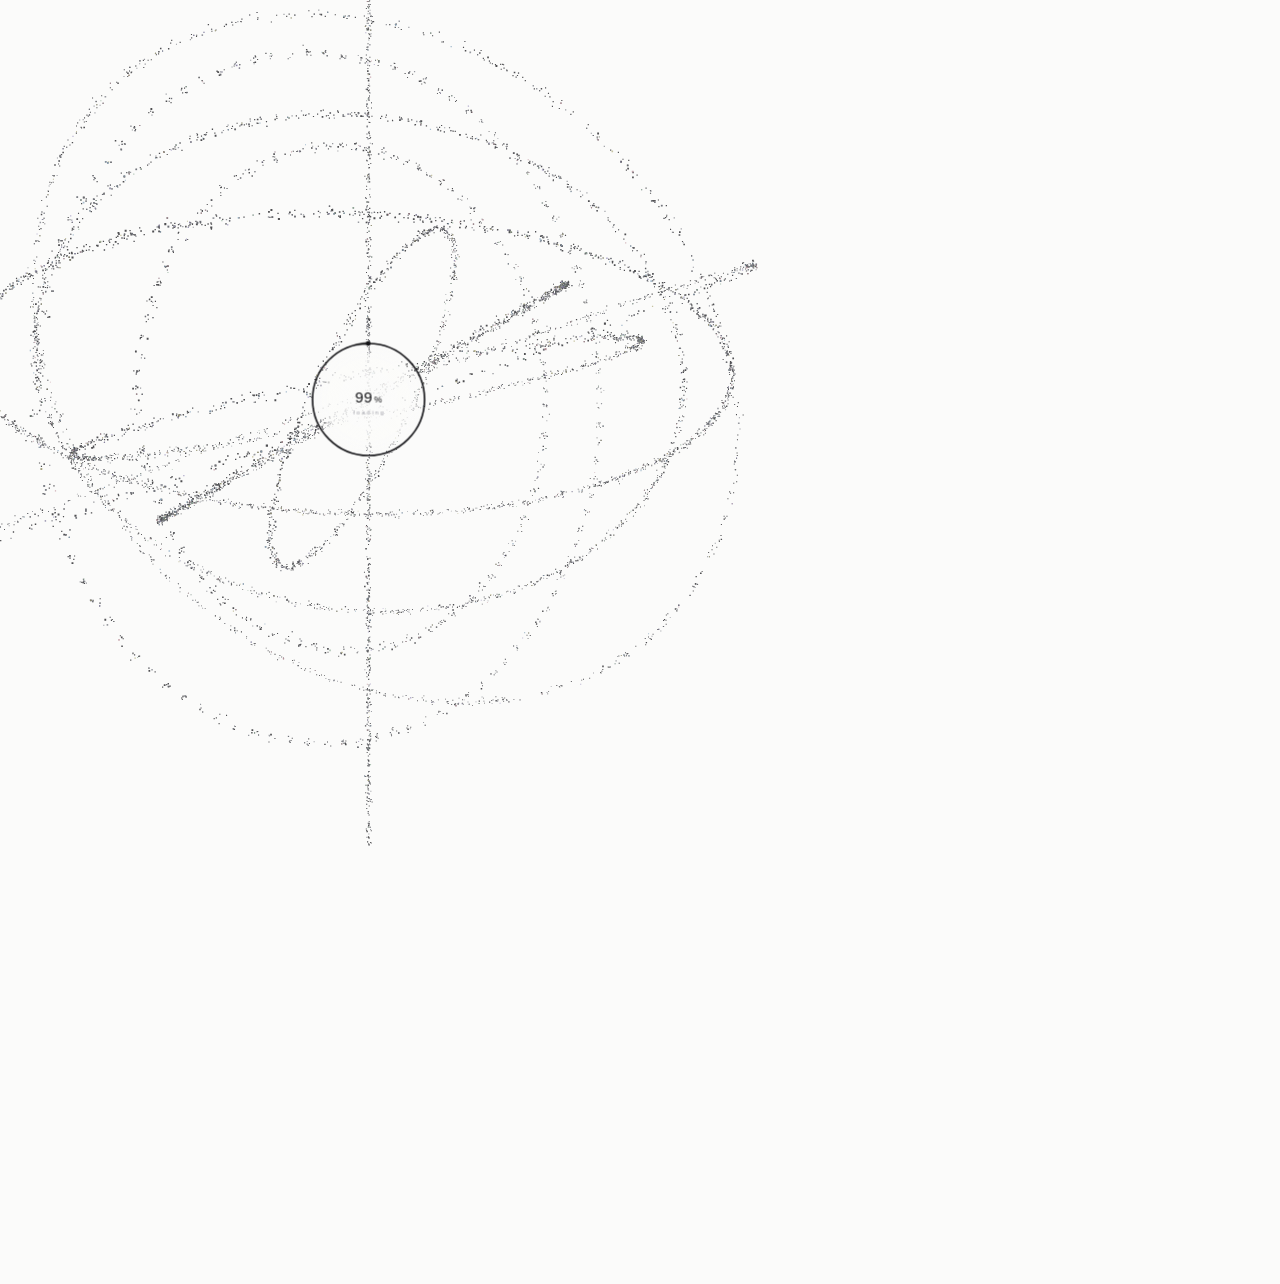
==== index.html @ 694852ea "home: スマホの読み込み待ちのゲージを最後まで画面の真ん中に（輪だけ仕上げで図の位置へ移って引き継ぐ） Co-Authored-By: Claude Opus 5 <noreply@anthrop" ====
<!doctype html>
<html lang="ja">
<head>
<meta charset="utf-8">
<meta name="viewport" content="width=device-width, initial-scale=1">
<meta name="format-detection" content="telephone=no, date=no, address=no, email=no">
<title>WHY3K</title>
<meta name="description" content="WHY3K — official links. Music, plugins, and everything else.">
<link rel="canonical" href="https://why3k.github.io/">
<meta property="og:type" content="website">
<meta property="og:site_name" content="WHY3K">
<meta property="og:title" content="WHY3K">
<meta property="og:description" content="Official links — music, plugins, and everything else.">
<meta property="og:url" content="https://why3k.github.io/">
<meta property="og:image" content="https://why3k.github.io/assets/og.png">
<meta name="twitter:card" content="summary_large_image">
<link rel="icon" type="image/svg+xml" href="assets/favicon.svg">
<script>
/* 更新の取りこぼし対策。
   GitHub Pages は HTML を10分ブラウザに保存させるので、直したのに古い画面が出ることがある。
   version.txt（キャッシュしない小さなファイル）と見比べて、古ければ最新を取り直す。
   入場の白幕が出ている間に済むので画面のちらつきにはならない。 */
(function () {
  var V = '20260915l'; /* ← 中身を更新したら version.txt と一緒にここも変える */
  /* 取り直した直後のURLは綺麗に戻す（表示だけ。取得済みの中身はそのまま） */
  if (/[?&]v=/.test(location.search)) {
    try { history.replaceState(null, '', location.pathname); } catch (_) {}
  }
  try {
    /* 取り直した直後だけ黙る。往復し続けるのを防ぐためで、時間が経てばまた見に行く */
    if (Date.now() - Number(sessionStorage.getItem('w3kVerAt') || 0) < 8000) return;
  } catch (_) {}
  if (!window.fetch) return;
  fetch('/version.txt?_=' + Date.now(), { cache: 'no-store' })
    .then(function (r) { return r.ok ? r.text() : null; })
    .then(function (v) {
      if (!v) return;
      v = v.trim();
      if (v && v !== V) {
        try { sessionStorage.setItem('w3kVerAt', String(Date.now())); } catch (_) {}
        location.replace(location.pathname + '?v=' + encodeURIComponent(v));
      }
    })
    .catch(function () {});
})();
</script>
<script>
/* 戻る遷移は最初の描画からスクロール位置ゼロで出すための早期フラグ */
(function () {
  try {
    var nav = performance.getEntriesByType && performance.getEntriesByType('navigation')[0];
    /* bfcache復元→reload経由の戻り（w3kBackフラグ）もbacknav扱いにする */
    var backFlag = sessionStorage.getItem('w3kBack') === '1';
    if (backFlag) sessionStorage.removeItem('w3kBack');
    if (backFlag || (nav && nav.type === 'back_forward')) document.documentElement.classList.add('backnav');
  } catch (_) {}
})();
/* 読み込み待ちの幕：準備ができるまでページを紙色の幕で隠す（戻る遷移は既存の白幕に任せる）。中身は body 先頭の W3KLoad */
if (!document.documentElement.classList.contains('backnav')) document.documentElement.classList.add('w3k-wait');
</script>
<style>
  .w3k-cover, .w3k-loader { display: none; }
  html.w3k-wait .w3k-cover { display: block; position: fixed; left: 0; top: 0; right: 0; height: 100vh; height: 100lvh; z-index: 300; background: #fbfbfa; transition: opacity .7s ease; }
  html.w3k-wait .w3k-loader { display: block; position: fixed; left: 0; top: 0; width: 100%; height: 100vh; height: 100lvh; z-index: 301; pointer-events: none; opacity: 0; }
  html.w3k-wait.w3k-show .w3k-loader { opacity: 1; transition: opacity .2s ease; }
  html.w3k-wait.w3k-reveal .w3k-cover, html.w3k-wait.w3k-show.w3k-reveal .w3k-loader { opacity: 0; pointer-events: none; transition: opacity .7s ease; }
  /* 待っている間は幕の裏のページを描かない（配置は残すので図の位置は測れる）。幕が開く瞬間に戻す */
  html.w3k-wait:not(.w3k-reveal) body > :not(.w3k-cover):not(.w3k-loader):not(.w3k-particles) { visibility: hidden; }
</style>
<!-- 粒の three.js は自分のサイトに置いた圧縮版。HTML と同時に取りに行かせる -->
<link rel="modulepreload" href="assets/vendor/three/three.core.min.js">
<link rel="modulepreload" href="assets/vendor/three/three.module.min.js">
<link rel="preload" href="assets/fonts/cormorant.woff2" as="font" type="font/woff2" crossorigin>
<!-- 待ち画面のゲージの数字（Michroma・OFL。ライセンスは assets/fonts/michroma-OFL.txt） -->
<link rel="preload" href="assets/fonts/michroma.woff2" as="font" type="font/woff2" crossorigin>
<style>
  /* Cormorant可変フォント（自前配信・プリロード済みなので最初から正しい字形で出る） */
  @font-face {
    font-family: "Cormorant";
    src: url("assets/fonts/cormorant.woff2") format("woff2");
    font-weight: 500 700;
    font-style: normal;
    font-display: block;
  }
  :root {
    --paper: #fbfbfa;
    --ink: #131316;
    --ink-soft: #9a9aa3;
    --faint: #c9c9d0;
    --line: #e2e2e7;
    --acc: #2f9fd0;   /* 氷青 — ガラス/宇宙のアクセント */
    --iri: linear-gradient(100deg, #e3b3be, #e3c9a8, #d9d3a0, #b3d3bd, #aac9e3, #bcb3e3, #d9b0cc);   /* 薄い虹色（ガラスの反射） */
    --red: #d21f12;   /* 赤 — グリッチ残像とFREEだけに使う */
    --blue: rgba(132,162,214,.14);
    --mono: "SFMono-Regular", ui-monospace, Menlo, Consolas, monospace;
    --disp: "Cormorant", serif;
    --tech: "Cormorant", "Hiragino Mincho ProN", serif;
  }
  * { margin:0; padding:0; box-sizing:border-box; -webkit-tap-highlight-color:transparent; }
  :focus { outline:none; }
  :focus-visible { outline:2px solid rgba(19,19,22,.5); outline-offset:3px; }

  html, body { min-height:100%; }
  body {
    font-family: var(--tech);
    background: var(--paper);
    color: var(--ink);
    display: flex;
    flex-direction: column;
    align-items: center;
    -webkit-font-smoothing: antialiased;
    overflow-x: hidden;
    overflow-x: clip; /* sticky対応（hiddenはstickyを壊す） */
    position: relative;
  }
  body::before {
    content: "";
    position: fixed; inset: 0; z-index: 0;
    background-image: radial-gradient(circle, rgba(19,19,22,.13) .7px, transparent .8px);
    background-size: 56px 56px;
    background-position: 28px 28px;
    pointer-events: none;
  }

  /* ---- 四隅トンボ ---- */
  .reg { position: fixed; width: 16px; height: 16px; z-index: 2; pointer-events:none; }
  .reg.tl { top:14px; left:14px;  border-top:2px solid var(--ink); border-left:2px solid var(--ink); }
  .reg.tr { top:14px; right:14px; border-top:2px solid var(--ink); border-right:2px solid var(--ink); }
  .reg.bl { bottom:14px; left:14px;  border-bottom:2px solid var(--ink); border-left:2px solid var(--ink); }
  .reg.br { bottom:14px; right:14px; border-bottom:2px solid var(--ink); border-right:2px solid var(--ink); }

  .doc-head {
    position: fixed; top: 22px; left: 40px; z-index: 2;
    display: flex; align-items: center; gap: 10px;
    font-family: var(--mono); font-size: 10px; letter-spacing: .22em;
    color: var(--ink); text-transform: uppercase;
  }
  .doc-head .bar { width: 46px; height: 10px; background: var(--ink); }
  .head-bar2 { position: fixed; top: 22px; right: 40px; width: 84px; height: 10px; background: var(--ink); z-index: 2; }
  .head-bar2::after { content:""; position:absolute; right:-14px; top:0; width:8px; height:10px; background:var(--ink); }

  .side-cap {
    position: fixed; right: 12px; top: 50%; transform: translateY(-50%);
    writing-mode: vertical-rl; z-index: 2;
    font-family: var(--mono); font-size: 10px; letter-spacing: .5em;
    color: var(--ink-soft); text-transform: uppercase; pointer-events:none;
  }

  /* ---- 散乱レイヤー（座標・ブラケット・微小データ） ---- */
  .scatter { position: fixed; inset: 0; z-index: 1; pointer-events: none; will-change: transform; }
  .blades svg { will-change: transform; }
  .coord {
    position: absolute;
    font-family: var(--mono); font-size: 9px; letter-spacing: .08em;
    color: #bdbdc5; white-space: nowrap;
  }
  .coord::before { content: "⌐ "; color: #a9a9b2; }
  .brk { position: absolute; width: 10px; height: 10px; }
  .brk::before, .brk::after { content:""; position:absolute; width:10px; height:10px; }
  .brk::before { border-top:1px solid #a9a9b2; border-left:1px solid #a9a9b2; left:-14px; top:0; }
  .brk::after  { border-bottom:1px solid #a9a9b2; border-right:1px solid #a9a9b2; right:-14px; bottom:0; }
  .rule {
    position: absolute;
    border-top: 1px solid #131316;
    font-family: var(--mono); font-size: 9px; letter-spacing: .14em;
    color: var(--ink); padding-top: 3px; text-transform: uppercase;
  }
  .rule.gray { border-color: #c9c9d0; color: #b3b3bb; }
  .datablock {
    position: absolute;
    font-family: var(--mono); font-size: 8px; line-height: 1.7;
    color: #c3c3cb; white-space: pre; letter-spacing: .05em;
  }
  .patch { position: absolute; background: linear-gradient(120deg, rgba(227,179,190,.10), rgba(217,211,160,.09), rgba(170,201,227,.10), rgba(188,179,227,.10)); }
  .patch.p2 { background: linear-gradient(120deg, rgba(170,201,227,.07), rgba(179,211,189,.06), rgba(217,176,204,.07)); }
  .patch.p3 { background: linear-gradient(120deg, rgba(188,179,227,.09), rgba(170,201,227,.08), rgba(227,201,168,.09)); }
  .cross { position:absolute; width:9px; height:9px; }
  .cross::before { content:""; position:absolute; left:4px; top:0; width:1px; height:9px; background:#b3b3bb; }
  .cross::after  { content:""; position:absolute; left:0; top:4px; width:9px; height:1px; background:#b3b3bb; }
  .sq { position:absolute; width:5px; height:5px; background:var(--ink); }
  .sq.s2 { width:8px; height:8px; }
  .sq.hollow { background:transparent; border:1px solid var(--ink); }
  .num { position:absolute; font-family:var(--mono); font-size:9px; color:#b3b3bb; letter-spacing:.1em; }
  .coord.rot { transform: rotate(90deg); transform-origin: left top; }

  /* ページ全体を横切る細線（刃） */
  .blades { position: fixed; inset: 0; z-index: 0; pointer-events: none; }
  .blades svg { width:100%; height:100%; }

  /* 左端の定規 */
  .ruler {
    position: fixed; left: 0; top: 0; bottom: 0; width: 26px; z-index: 1;
    border-right: 1px solid #dcdce2;
    background:
      repeating-linear-gradient(to bottom, transparent 0 19px, #c9c9d0 19px 20px) right/6px 100% no-repeat,
      repeating-linear-gradient(to bottom, transparent 0 99px, #9a9aa3 99px 100px) right/12px 100% no-repeat;
    pointer-events: none;
  }
  .ruler b { position:absolute; right:2px; font-family:var(--mono); font-size:7px; font-weight:400; color:#b3b3bb; transform:rotate(90deg); transform-origin:right top; }

  @media (prefers-reduced-motion: no-preference) {
    .flicker { animation: flick 7s infinite steps(1); }
    .flicker.f2 { animation-delay: 3.3s; }
  }
  @keyframes flick {
    0%, 81.9%, 84.1%, 100% { opacity: 1; }
    82% { opacity: .2; } 82.6% { opacity: 1; } 83.2% { opacity: .35; }
  }

  main {
    flex: 1;
    width: 100%;
    max-width: 560px;
    padding: 84px 30px 0;
    display: flex;
    flex-direction: column;
    align-items: center;
    gap: 8px;
    position: relative;
    z-index: 1;
  }

  /* ---- マテリアル層（ガラス・クローム・分光・塵） ---- */
  .cosmos { position: fixed; inset: -6%; z-index: 0; pointer-events: none; will-change: transform; }

  /* iOSのアドレスバー伸縮でfixedレイヤーの高さが変わり、
     %配置の要素が一斉にジャンプするのを防ぐ（lvh=最大ビューポート基準で固定） */
  @supports (height: 100lvh) {
    body::before { bottom: auto; height: 100lvh; }
    .scatter, .blades, .ink { bottom: auto; height: 100lvh; }
    .cosmos { top: -6lvh; bottom: auto; height: 112lvh; } /* top:-6%はバー伸縮でズレるのでlvhに */
    .ruler { bottom: auto; height: 100lvh; }
    .side-cap { top: 50lvh; }
  }

  /* Blenderレンダーのガラスリング（透過PNG） */
  .glassring { position: absolute; will-change: transform; }
  @media (prefers-reduced-motion: no-preference) {
    .glassring { animation: gfloat 13s ease-in-out infinite alternate; }
    .glassring.g2 { animation-duration: 17s; animation-delay: -7s; }
    .glassring.g3 { animation-duration: 23s; animation-delay: -13s; }
  }
  @keyframes gfloat {
    from { transform: translate(0,0)        rotate(var(--r, 0deg)); }
    to   { transform: translate(14px,-20px) rotate(calc(var(--r, 0deg) + 10deg)); }
  }

  .shard {
    position: absolute;
    background: linear-gradient(105deg,#ececf0 0%,#8f8f98 16%,#ffffff 36%,#6d6d76 54%,#e0e0e6 70%,#9c9ca4 100%);
    box-shadow: 0 6px 16px rgba(0,0,0,.16);
  }
  .pt { position: absolute; border-radius: 50%; background: #131316; }

  /* ---- インクの爆発層 ---- */
  .ink { position: fixed; inset: 0; z-index: 0; pointer-events: none; opacity: .09; }
  .ink svg { width: 100%; height: 100%; }

  /* ---- 記号系（三角・＋・ドット・ストライプ・端末風） ---- */
  .tri { position: absolute; font-family: var(--mono); font-size: 9px; letter-spacing: .5em; color: var(--ink); opacity: .7; }
  .plusfield { position: absolute; font-family: var(--mono); font-size: 11px; line-height: 2.1; letter-spacing: .9em; color: var(--ink); opacity: .3; white-space: pre; }
  .dotmat { position: absolute; background-image: radial-gradient(circle, rgba(19,19,22,.55) 1px, transparent 1.3px); background-size: 11px 10px; }
  .stripeblk { position: absolute; background: repeating-linear-gradient(45deg, var(--ink) 0 5px, transparent 5px 12px); }
  .term { letter-spacing: .12em; }
  .term b { font-weight: 400; color: var(--ink); }
  /* バーコード柄（2種の縞を重ねて不規則に見せる） */
  .bcode {
    position: absolute;
    background:
      repeating-linear-gradient(90deg, #131316 0 2px, transparent 2px 5px),
      repeating-linear-gradient(90deg, #131316 0 1px, transparent 1px 7px);
    opacity: .5;
  }
  .bcode::after {
    content: attr(data-n);
    position: absolute; left: 0; right: 0; top: 100%;
    margin-top: 3px;
    font-family: var(--mono); font-size: 7px; letter-spacing: .3em;
    color: #b3b3bb; text-align: center; white-space: nowrap;
  }

  /* ---- QR（ページ最下部左の柄。実は本物：PLUGINSに飛ぶ） ---- */
  .qr {
    width: 56px;
    text-decoration: none; color: var(--ink);
    opacity: .85;
  }
  .qr img { width: 100%; display: block; }
  .qr small { display: block; margin-top: 5px; font-family: var(--mono); font-size: 7px; letter-spacing: .18em; color: var(--ink-soft); text-align: center; }
  .schem { position: absolute; pointer-events: none; }
  .schem.s1 { opacity: .15; }
  .schem.s2 { opacity: .11; }
  @media (prefers-reduced-motion: no-preference) {
    .schem.s1 { animation: schemspin 480s linear infinite; } /* 気づくか気づかないかの速度で回る */
  }
  @keyframes schemspin { to { transform: rotate(360deg); } }

  .disp {
    position: absolute; border-radius: 50%;
    background:
      radial-gradient(60% 60% at 32% 40%, rgba(255,75,216,.22), transparent 72%),
      radial-gradient(60% 60% at 68% 42%, rgba(75,216,255,.22), transparent 72%),
      radial-gradient(62% 62% at 50% 72%, rgba(216,235,75,.18), transparent 72%);
  }
  @media (prefers-reduced-motion: no-preference) {
    .float   { animation: floaty 11s ease-in-out infinite alternate; }
    .float.f2 { animation-duration: 15s; animation-delay: -6s; }
    .float.f3 { animation-duration: 19s; animation-delay: -11s; }
  }
  @keyframes floaty {
    from { transform: translate(0,0)      rotate(var(--r, 0deg)); }
    to   { transform: translate(10px,-16px) rotate(calc(var(--r, 0deg) + 7deg)); }
  }

  /* ---- カーソル追従の十字線＋座標 ---- */
  .cursor-x, .cursor-y { position: fixed; z-index: 4; pointer-events: none; opacity: 0; transition: opacity .3s; }
  .cursor-x { top: 0; bottom: 0; width: 1px; background: rgba(19,19,22,.18); }
  .cursor-y { left: 0; right: 0; height: 1px; background: rgba(19,19,22,.18); }
  .cursor-tag {
    position: fixed; z-index: 4; pointer-events: none; opacity: 0; transition: opacity .3s;
    font-family: var(--mono); font-size: 9px; letter-spacing: .1em; color: var(--ink);
    transform: translate(12px, 14px);
    white-space: nowrap;
  }
  body.has-pointer .cursor-x, body.has-pointer .cursor-y, body.has-pointer .cursor-tag { opacity: 1; }
  @media (pointer: coarse) { .cursor-x, .cursor-y, .cursor-tag { display: none; } }

  /* ---- 図版 ---- */
  .figure { position: relative; width: min(92vw, 540px); aspect-ratio: 1 / .86; will-change: transform; }
  .figure svg { position:absolute; inset:0; width:100%; height:100%; }
  /* 図版の直下に白いベールを敷いて、軌道の点線のコントラストを守る（全幅共通） */
  .figure::before {
    content: "";
    position: absolute; inset: -8%;
    background: radial-gradient(closest-side, rgba(251,251,250,.92), rgba(251,251,250,.6) 58%, transparent 80%);
    z-index: -1;
  }
  @media (prefers-reduced-motion: no-preference) {
    .orbitA { animation: spin 90s linear infinite; transform-origin: 300px 258px; }
    .orbitB { animation: spinR 130s linear infinite; transform-origin: 300px 258px; }
    .orbitC { animation: spin 200s linear infinite; transform-origin: 300px 258px; }
    .redarc { animation: spinR 60s linear infinite; transform-origin: 300px 258px; }
  }
  @keyframes spin  { to { transform: rotate(360deg); } }
  @keyframes spinR { to { transform: rotate(-360deg); } }

  .wordwrap {
    position: absolute; left: 50%; top: 50%;
    transform: translate(-50%, -50%);
    text-align: center;
  }
  .wordmark {
    position: relative;
    display: inline-block;
    -webkit-user-select: none; user-select: none; /* 3回タップで文字が選択されないように */
    -webkit-tap-highlight-color: transparent;
    cursor: default;
    font-family: var(--disp);
    font-weight: 700;
    font-size: clamp(48px, 13vw, 84px);
    letter-spacing: .04em;
    line-height: 1.15;
    color: var(--ink);
    padding: 2px 6px 6px;
    border-bottom: 4px solid var(--ink);
  }
  .wordmark::before,
  .wordmark::after {
    content: attr(data-text);
    position: absolute; left: 0; top: 2px;
    width: 100%; padding: 0 6px;
    opacity: 0; pointer-events: none;
  }
  .wordmark::before { color: var(--red); }
  .wordmark::after  { color: #b0b0b8; }
  @media (prefers-reduced-motion: no-preference) {
    .wordmark          { animation: jolt 4.6s infinite steps(1); }
    .wordmark::before  { animation: ghostR 4.6s infinite steps(1); }
    .wordmark::after   { animation: ghostG 4.6s infinite steps(1); }
  }
  @keyframes jolt {
    0%, 89.9%, 94.1%, 100% { transform: none; }
    90%   { transform: translateX(2px) skewX(-3deg); }
    90.8% { transform: translateX(-1px); }
    91.6% { transform: none; }
    92.6% { transform: translateX(1px) skewX(2deg); }
    93.2% { transform: none; }
  }
  @keyframes ghostR {
    0%, 89.9%, 94.4%, 100% { opacity: 0; }
    90%   { opacity:.75; transform: translate(4px,0);  clip-path: inset(10% 0 58% 0); }
    91%   { opacity:.75; transform: translate(-3px,0); clip-path: inset(56% 0 16% 0); }
    92.2% { opacity:.5;  transform: translate(2px,0);  clip-path: inset(30% 0 42% 0); }
    93.2% { opacity:.7;  transform: translate(-4px,0); clip-path: inset(72% 0 4% 0); }
  }
  @keyframes ghostG {
    0%, 89.9%, 94.4%, 100% { opacity: 0; }
    90.4% { opacity:.6; transform: translate(-3px,0); clip-path: inset(64% 0 8% 0); }
    91.4% { opacity:.6; transform: translate(3px,0);  clip-path: inset(2% 0 74% 0); }
    92.6% { opacity:.45; transform: translate(-2px,0); clip-path: inset(40% 0 34% 0); }
  }
  .fig-cap {
    margin-top: 10px;
    font-family: var(--mono); font-size: 10px; letter-spacing: .3em;
    color: var(--ink-soft); text-transform: uppercase;
  }
  .fig-cap::after { content: "▮"; margin-left: .3em; color: var(--ink); }
  @media (prefers-reduced-motion: no-preference) {
    .fig-cap::after { animation: blink 1.2s steps(2) infinite; }
  }
  @keyframes blink { 50% { opacity: 0; } }

  /* ---- リンク＝索引リスト ---- */
  .links {
    width: 100%; display: flex; flex-direction: column; margin-top: 26px;
    /* 背景が透けると押すところが分かりにくいので、PC と同じすりガラスを敷く */
    padding: 18px 16px;
    background: rgba(251,251,250,.78);
    -webkit-backdrop-filter: blur(7px);
    backdrop-filter: blur(7px);
    border: 1px solid var(--line);
  }
  .link {
    touch-action: manipulation;
    display: flex; align-items: center; gap: 16px;
    height: 54px;
    border-top: 1px solid var(--line);
    text-decoration: none;
    color: var(--ink);
    font-family: var(--tech);
    font-size: 16.5px; font-weight: 700;
    letter-spacing: .24em; text-transform: uppercase;
    transition: background .15s, padding-left .15s;
  }
  .link:last-of-type { border-bottom: 1px solid var(--line); }
  .link .idx { font-family: var(--mono); font-size: 10px; font-weight: 400; color: var(--ink-soft); width: 2.2em; }
  .link .lead { flex: 1; border-top: 1px dotted var(--faint); margin-top: 2px; }
  .link .mk {
    font-family: var(--mono); font-size: 11px; color: var(--ink-soft); letter-spacing: .1em;
    transition: transform .3s cubic-bezier(.65,0,.35,1), color .3s;
  }
  @media (hover: hover) and (pointer: fine) {
    .link:hover { background: #f3f3f4; padding-left: 10px; }
    .link:hover .idx, .link:hover .mk { color: var(--ink); }
  }
  .link:active { background: #ececee; }

  .link.primary {
    height: 62px;
    font-size: 18px;
  }
  /* 矢印の濃さは SOON 以外すべて同じ（PLUGINS / THEMES に合わせる） */
  .link:not(.soon) .mk { font-weight: 700; color: var(--ink); }
  /* 黒のワイプ層（左から流れ込む）。SOON 以外の行すべてに出す */
  .link:not(.soon) { position: relative; overflow: hidden; z-index: 0; transition: color .3s, padding-left .15s; }
  .link:not(.soon)::before {
    content: ""; position: absolute; top: 0; bottom: 0; left: -8%; width: 116%;
    z-index: -1;
    background: var(--ink);
    transform: translateX(-108%) skewX(-16deg); /* 斜めのエッジで払う */
    transition: transform .2s cubic-bezier(.76, 0, .24, 1);
  }
  @media (hover: hover) and (pointer: fine) {
    .link:not(.soon):hover { color: #fff; }
    .link:not(.soon):hover::before { transform: translateX(0) skewX(-16deg); }
    .link:not(.soon):hover .idx { color: rgba(255,255,255,.6); }
    .link:not(.soon):hover .lead { border-color: rgba(255,255,255,.3); }
    .link:not(.soon):hover .mk { color: #fff; transform: translateX(12px); }
  }
  /* 指で触る画面には hover がないので、押している間に同じ黒を出す */
  @media (hover: none), (pointer: coarse) {
    .link:not(.soon):active { color: #fff; background: transparent; }
    .link:not(.soon):active::before { transform: translateX(0) skewX(-16deg); transition-duration: .12s; }
    .link:not(.soon):active .idx { color: rgba(255,255,255,.6); }
    .link:not(.soon):active .lead { border-color: rgba(255,255,255,.3); }
    .link:not(.soon):active .mk { color: #fff; transform: translateX(12px); }
  }

  .link.soon { pointer-events: none; color: #c6c6cd; }
  .link.soon .idx, .link.soon .mk { color: #d4d4da; }

  /* ---- fig.02 アーティストファイル ---- */
  .profile { width: min(92vw, 900px); margin: 90px auto 0; }
  .p-cap {
    font-family: var(--mono); font-size: 10px; letter-spacing: .3em;
    color: var(--ink-soft); text-transform: uppercase; margin-bottom: 22px;
  }
  .p-inner {
    display: flex; gap: 46px; align-items: center;
    border: 1px solid var(--line); padding: 36px 40px;
    background: rgba(255,255,255,.4);
  }
  .p-photo { position: relative; flex: 0 0 auto; width: 168px; height: 168px; }
  .p-photo img {
    width: 100%; height: 100%; border-radius: 50%; display: block;
    filter: grayscale(1) contrast(1.02);
    border: 1px solid var(--line);
  }
  .p-photo::after {
    content: "id.3K"; position: absolute; left: 50%; bottom: -20px; transform: translateX(-50%);
    font-family: var(--mono); font-size: 9px; letter-spacing: .25em; color: var(--ink-soft);
  }
  .p-rows { flex: 1; min-width: 0; display: flex; flex-direction: column; }
  .p-row {
    display: flex; gap: 18px; align-items: baseline; padding: 11px 0;
    border-top: 1px solid var(--line);
    font-family: var(--mono); font-size: 12px; letter-spacing: .14em; color: var(--ink);
  }
  .p-val { flex: 1 1 0; min-width: 0; }
  .p-row a { overflow-wrap: anywhere; } /* メールアドレスだけはどこでも折り返してよい */
  .p-row:last-child { border-bottom: 1px solid var(--line); }
  .p-key {
    flex: 0 0 88px; font-size: 10px; letter-spacing: .3em;
    color: var(--ink-soft); text-transform: uppercase;
  }
  .p-row a { color: var(--ink); text-decoration: none; border-bottom: 1px solid var(--ink); padding-bottom: 1px; }
  .p-row a:hover { opacity: .55; }
  .p-row .soonmk { color: var(--ink-soft); font-size: 10px; letter-spacing: .3em; }
  @media (max-width: 720px) {
    .p-inner { flex-direction: column; gap: 36px; padding: 32px 20px; }
    .p-rows { width: 100%; }
    .p-key { flex-basis: 74px; }
  }
  /* 日本語の改行最適化：文節で折り返す（対応ブラウザ）＋段落の整形 */
  p { text-wrap: pretty; word-break: auto-phrase; }

  /* ---- フッター ---- */
  footer {
    width: 100%; max-width: 560px;
    padding: 44px 30px 30px;
    display: flex; align-items: flex-end; justify-content: space-between;
    gap: 18px;
    position: relative; z-index: 1;
  }
  .scale { font-family: var(--mono); font-size: 9px; color: var(--ink-soft); }
  .scale svg { display: block; margin-bottom: 4px; }
  .barcode { display:flex; align-items:flex-end; gap:2px; height:20px; }
  .barcode i { display:block; background:var(--ink); width:1px; height:100%; }
  .barcode i:nth-child(2n) { width:2px; opacity:.85; }
  .barcode i:nth-child(3n) { height:70%; }
  .barcode i:nth-child(5n) { width:3px; }
  .barcode i:nth-child(7n) { height:55%; }
  .pageno { font-family: var(--mono); font-size: 11px; letter-spacing: .2em; color: var(--ink); }
  .copyright { font-family: var(--mono); font-size: 9px; letter-spacing: .22em; color: var(--ink-soft); }

  @media (max-width: 640px) {
    .hide-m { display: none !important; }
    .doc-head { left: 24px; }
    main { padding-top: 70px; }
  }

  /* ---- ページ遷移「軌道ワープ」：図版以外が溶け、軌道が淡色で高速回転→白 ---- */
  .warp {
    position: fixed; inset: 0; z-index: 99;
    background: var(--paper);
    opacity: 0; visibility: hidden;
    pointer-events: none;
  }
  .warp.in { visibility: visible; opacity: 1; transition: opacity .3s ease .3s; }
  html.backnav .warp { visibility: visible; opacity: 1; } /* 戻り直後は白から */
  .warp.out { visibility: visible; opacity: 0 !important; transition: opacity .24s ease; }

  /* 歯車：ワープの間だけ召喚され、噛み合って加速回転する */
  .clockface { opacity: 0; transition: opacity .7s ease .25s; }
  body.summon .clockface { opacity: .82; }
  .hands { opacity: 0; transition: opacity .7s ease .25s; }
  body.summon .hands { opacity: .8; }
  .handH, .handM, .handS { transform-origin: 300px 258px; }

  /* 第0幕（.summon）：図版以外が溶けて消える */
  body.summon .links, body.summon .fig-cap, body.summon .profile,
  body.summon .ticker, body.summon footer,
  body.summon .scatter, body.summon .cosmos, body.summon .blades,
  body.summon .ink, body.summon .ruler, body.summon .side-cap,
  body.summon .topnav, body.summon .doc-head, body.summon .head-bar2 {
    opacity: 0 !important; transition: opacity .3s ease;
  }
  body.depart .figure svg { transform: scale(1.08); transition: transform .6s cubic-bezier(.4,0,.6,1); }
  /* 出発演出のあいだは、どこまでスクロールしていても図版を画面中央に置く
     （そのままだと画面外や見切れた位置で演出が始まってしまう） */
  body.summon .figure {
    position: fixed; top: 50%; left: 50%;
    width: min(52vw, 560px);
    /* transform はダイブ演出側が使うので、中央寄せは負マージンで行う */
    margin: calc(min(52vw, 560px) * .86 / -2) 0 0 calc(min(52vw, 560px) / -2);
    z-index: 98; /* 白幕(99)のすぐ下 */
  }
  /* スマホ：図版を固定化して画面中央へ（JSのFLIPで現在地からスーッと移動してくる） */
  @media (max-width: 999px) {
    body.summon .figure {
      position: fixed; top: 50%; left: 50%;
      width: min(82vw, 430px);
      margin: 0;
      transform: translate(-50%, -50%);
      z-index: 98; /* 白幕(99)のすぐ下 */
    }
    /* 図版が抜けた穴を同じ高さで埋める＝下のコンテンツが跳ね上がらない */
    body.summon main::before {
      content: ""; display: block;
      height: calc(min(92vw, 540px) * .86);
    }
  }
  /* 第1幕：グリッチバースト（朱印の赤が一瞬荒ぶる） */
  body.depart .wordmark { animation: joltFast .55s steps(1) infinite; }
  body.depart .wordmark::before { animation: ghostRFast .55s steps(1) infinite; }
  body.depart .wordmark::after { animation: ghostGFast .55s steps(1) infinite; }
  body.depart .wordmark::before { color: #9a9aa3; } /* 遷移中のグリッチは無彩色 */
  @keyframes joltFast {
    0%, 100% { transform: none; }
    10% { transform: translateX(6px) skewX(-7deg); }
    24% { transform: translateX(-5px) skewX(4deg); }
    40% { transform: none; }
    58% { transform: translateX(4px) skewX(-5deg); }
    74% { transform: translateX(-3px); }
  }
  @keyframes ghostRFast {
    0%, 100% { opacity: 0; }
    8%  { opacity: 1; transform: translate(8px, 0);  clip-path: inset(0); }        /* 全面が赤でバチッ */
    20% { opacity: 0; }
    34% { opacity: 1; transform: translate(-7px, 0); clip-path: inset(34% 0 0 0); }
    46% { opacity: 0; }
    60% { opacity: 1; transform: translate(6px, 0);  clip-path: inset(0 0 52% 0); }
    74% { opacity: 0; }
    86% { opacity: 1; transform: translate(-5px, 0); clip-path: inset(0); }        /* もう一発全面 */
  }
  @keyframes ghostGFast {
    0%, 100% { opacity: 0; }
    14% { opacity: .8; transform: translate(-7px, 0); clip-path: inset(58% 0 0 0); }
    28% { opacity: 0; }
    46% { opacity: .8; transform: translate(7px, 0);  clip-path: inset(0 0 60% 0); }
    62% { opacity: 0; }
    80% { opacity: .7; transform: translate(-6px, 0); clip-path: inset(30% 0 30% 0); }
  }
  /* 第2幕：軌道の中心へダイブ（回転はJSがなめらかに加速） */
  body.depart2 .figure svg { transform: scale(1.75); transition: transform .65s cubic-bezier(.5, 0, .8, .45); }
  /* 第3幕：着地の減速はJSエンジン(arriveSpin)がなめらかに繋ぐ */

  /* 戻る遷移中はスクロールを封鎖して位置ゼロで描画させる */
  html.backnav .scroller { overflow-y: clip !important; } /* clipはscrollTop書き込み自体が不能 */
  html.backnav { overflow: hidden; }

  /* スクロール箱（スマホで実体化。PCではただの全幅ラッパ） */
  .scroller { width: 100%; display: flex; flex-direction: column; align-items: center; flex: 1; }

  /* ---- 全幅データティッカー（PC専用） ---- */
  .ticker { display: none; }

  /* ---- 上部ナビ（PC専用） ---- */
  .topnav { display: none; }
  @media (min-width: 1000px) {
    .head-bar2 { display: none; }
    .topnav .brand {
      position: absolute; left: 50%; top: 50%;
      transform: translate(-50%, -50%);
      display: flex; align-items: center; gap: 14px;
      font-family: var(--disp); font-weight: 700; font-size: 26px;
      letter-spacing: .06em; text-transform: none;
      color: var(--ink); text-decoration: none;
      white-space: nowrap;
    }
    .topnav .brand i { display: block; }
    .topnav .brand .ln { width: 34px; height: 1px; background: var(--faint); }
    .topnav .brand .d2 { width: 7px; height: 7px; background: var(--ink); }
    .topnav {
      position: fixed; top: 0; left: 0; right: 0; z-index: 3;
      display: flex; align-items: center; justify-content: flex-end; gap: 34px;
      height: 54px;
      padding: 0 130px 0 40px; /* 右は固定配置の←→ぶん空ける */
      font-family: var(--mono); font-size: 10px; letter-spacing: .22em;
      text-transform: uppercase;
      background: rgba(251,251,250,.78);
      -webkit-backdrop-filter: blur(7px);
      backdrop-filter: blur(7px);
      border-bottom: 1px solid var(--line);
    }
    /* バーの上に重なる要素はバーより手前に出す */
    .doc-head { z-index: 4; }
    .reg.tl, .reg.tr { z-index: 4; }
    .topnav a {
      color: var(--ink); text-decoration: none;
      position: relative; padding: 4px 0;
      transition: color .15s;
    }
    .topnav a .no { color: var(--ink-soft); margin-right: .7em; font-size: 9px; }
    .topnav a:hover { color: var(--ink-soft); }
    .topnav a:hover .no { color: var(--ink-soft); }
    .topnav a.active::after {
      content: ""; position: absolute; left: 0; right: 0; bottom: -3px;
      height: 2px; background: var(--ink);
    }
    .topnav a.soon { color: #c6c6cd; pointer-events: none; }
    .topnav a.soon .no { color: #d4d4da; }
    .topnav .soonmk { font-size: 8px; letter-spacing: .18em; color: #c6c6cd; margin-left: .6em; }
  }

  /* 項目が5つになり、幅が足りない画面では中央ブランドとナビが重なる。
     その帯だけブランドを左に寄せる（広い画面では従来どおり中央配置のまま）。 */
  @media (min-width: 1000px) and (max-width: 1659px) {
    /* 左端の doc-head（■ INDEX — 01）とぶつからない位置から始める */
    .topnav .brand { position: static; transform: none; margin-right: auto; margin-left: 158px; }
  }
  /* さらに狭い帯は、左寄せにしてもナビが入り切らず、ブランドが押し戻されて
     左の見出しに食い込む。字と間隔をわずかに詰めて、重ならない幅に収める。 */
  @media (min-width: 1000px) and (max-width: 1219px) {
    .topnav { gap: 22px; padding-right: 112px; }
    .topnav .brand { font-size: 21px; gap: 10px; }
    .topnav .brand .ln { width: 22px; }
    .topnav .brand .d2 { width: 6px; height: 6px; }
  }

  /* ---- 戻る/進むボタン ---- */
  .topnav .hist { position: fixed; top: 15px; right: 42px; z-index: 5; display: flex; gap: 8px; }
  @media (max-width: 999px) {
    .topnav .hist { position: absolute; top: 8px; right: 24px; } /* stickyバーの中に同居 */
  }
  .topnav .hb {
    display: flex; align-items: center; justify-content: center;
    font-family: var(--mono); font-size: 15px; line-height: 1;
    color: var(--ink); background: none; border: none;
    cursor: pointer; padding: 6px 7px;
    touch-action: manipulation;
    transition: transform .15s, color .15s, opacity .15s;
  }
  @media (hover: hover) and (pointer: fine) {
    .topnav .hb:hover:not(:disabled) { transform: translateX(-2px); }
    .topnav .hb#histFwd:hover:not(:disabled) { transform: translateX(2px); }
  }
  .topnav .hb:active { opacity: .4; }
  .topnav .hb:disabled { color: #d8d8de; cursor: default; pointer-events: none; }

  /* ---- スマホ/タブレット用ヘッダー（中央ブランドのみ） ---- */
  @media (max-width: 640px) {
    .topnav .hb { padding: 9px 11px; }
  }
  @media (max-width: 999px) {
    /* ウィンドウ自体はスクロールさせない（ツールバー伸縮によるヘッダーのズレを根絶） */
    html, body { height: 100%; overflow: hidden; overscroll-behavior: none; }
    .scroller {
      width: 100%;
      height: calc(100vh - 48px);
      height: calc(100dvh - 48px);
      overflow-y: auto;
      overflow-x: hidden;
      overscroll-behavior: none;
      -webkit-overflow-scrolling: touch;
      position: relative; z-index: 1;
      display: flex; flex-direction: column; align-items: center;
    }
    .topnav {
      display: flex;
      position: relative; z-index: 3; /* 流れの先頭に静置＝1ミリも動けない */
      width: 100%;
      height: 48px;
      align-items: center; justify-content: center;
      background: rgba(251,251,250,.94); /* ブラー無し（スクロール負荷対策） */
      border-bottom: 1px solid var(--line);
    }
    /* stickyでバーが流れの中に入ったぶん、固定飾りは非表示に */
    .doc-head, .head-bar2 { display: none; }
    .topnav a:not(.brand) { display: none; } /* ナビ項目はPCのみ */
    .topnav .brand {
      display: flex; align-items: center; gap: 10px;
      font-family: var(--disp); font-weight: 700; font-size: 17px;
      letter-spacing: .06em; text-transform: none;
      color: var(--ink); text-decoration: none;
      white-space: nowrap;
    }
    .topnav .brand i { display: block; }
    .topnav .brand .ln { width: 20px; height: 1px; background: var(--faint); }
    .topnav .brand .d2 { width: 5px; height: 5px; background: var(--ink); }
    .reg.tl, .reg.tr { z-index: 4; }
    main { padding-top: 30px; }
  }

  /* スマホ：巨大リングを図版の背後に */
  @media (max-width: 640px) {
    .bigring { width: 130vw !important; margin: -65vw 0 0 -68vw !important; top: calc(90px + 47.5vw) !important; opacity: .18 !important; }
    .bigring { animation: none !important; } /* スクロール時のカクつき対策 */
  }
  /* ===== デスクトップ（≥1000px）：見開きレイアウト =====
     左＝軌道図・右＝索引。中央1カラムをやめて画面全体を誌面として使う */
  @media (min-width: 1000px) {
    main {
      max-width: 1360px;
      padding: 96px 72px 28px;
      display: grid;
      grid-template-columns: minmax(0, 1.12fr) minmax(380px, .88fr);
      grid-template-areas:
        "fig links"
        "cap links";
      align-content: center;
      align-items: center;
      column-gap: clamp(48px, 6vw, 104px);
      row-gap: 0;
    }
    .figure {
      grid-area: fig;
      justify-self: center;
      align-self: end;
      width: min(44vw, calc((100svh - 270px) / .86), 660px);
    }
    .fig-cap {
      grid-area: cap;
      justify-self: center;
      align-self: start;
    }
    .wordmark { font-size: clamp(84px, 7.2vw, 114px); }
    .links {
      grid-area: links;
      margin-top: 0;
      align-self: center;
      justify-content: center;
      /* パネルを1画面に収める（はみ出す分は行のflex収縮で吸収＝内部スクロールなし） */
      max-height: calc(100dvh - 130px);
      overflow: hidden;
      padding: 24px 28px 28px;
      background: rgba(251,251,250,.78);
      -webkit-backdrop-filter: blur(7px);
      backdrop-filter: blur(7px);
      border: 1px solid var(--line);
    }
    .links::before {
      content: "contents — 11 entries"; /* 索引の行数を手で書いている。行を足したらここも数え直す */
      display: block;
      flex: 0 0 auto;              /* 見出しは縮めない */
      font-family: var(--mono);
      font-size: 10px; letter-spacing: .3em;
      color: var(--ink-soft); text-transform: uppercase;
      padding-bottom: 16px;
    }
    /* 高さは固定でなく、パネルの高さに合わせて各行が伸縮（項目が増えても全部が
       1画面に収まる／広い画面では下の max-height までで止まり従来の見た目を保つ） */
    .link { height: auto; flex: 1 1 0; min-height: 50px; max-height: 74px; font-size: 17.5px; }
    .link.primary { height: auto; flex: 1 1 0; min-height: 50px; max-height: 74px; font-size: 19px; }

    .ticker {
      display: block;
      width: 100%;
      overflow: hidden;
      border-top: 1px solid var(--line);
      border-bottom: 1px solid var(--line);
      position: relative; z-index: 1;
      background: rgba(251,251,250,.55);
    }
    .ticker-track {
      display: inline-flex;
      white-space: nowrap;
      padding: 7px 0;
      font-family: var(--mono); font-size: 9.5px; letter-spacing: .28em;
      color: var(--ink-soft); text-transform: uppercase;
      will-change: transform;
    }
    .ticker-track > span { padding-right: 3.4em; }
    .ticker-track b { font-weight: 400; color: var(--ink); }
    @media (prefers-reduced-motion: no-preference) {
      .ticker-track { animation: tick 52s linear infinite; }
    }
    footer {
      max-width: 1360px;
      padding: 20px 72px 36px;
    }
  }
  @keyframes tick { to { transform: translateX(-50%); } }
</style>

<style id="remake">
/* ===== リメイク試作2「図面に整列」：KIMIのシーズン地図で学んだことの上書き（アニメーション・JSは無変更） ===== */
:root {
  /* 第1層：元の色（リテラルはここだけ） */
  --raw-paper: #fbfbfa;
  --raw-ink-950: #131316;
  --raw-ink-500: #9a9aa3;
  --raw-ink-400: #b3b3bb;
  --raw-ink-300: #c9c9d0;
  --raw-ink-200: #e2e2e7;
  /* 第2層：役割 */
  --paper: var(--raw-paper);
  --ink: var(--raw-ink-950);
  --ink-soft: var(--raw-ink-500);
  --mark: var(--raw-ink-400);
  --faint: var(--raw-ink-300);
  --line: var(--raw-ink-200);
  --glass: rgb(251 251 250 / .84);
  --grid: 56px;
  --bracket: 12px;
  --chamfer: 18px;
  --brk: linear-gradient(var(--ink), var(--ink));
  --frame:
    var(--brk) 0 0 / var(--bracket) 1px no-repeat,
    var(--brk) 0 0 / 1px var(--bracket) no-repeat,
    var(--brk) 100% 0 / var(--bracket) 1px no-repeat,
    var(--brk) 100% 0 / 1px var(--bracket) no-repeat,
    var(--brk) 0 100% / var(--bracket) 1px no-repeat,
    var(--brk) 0 100% / 1px var(--bracket) no-repeat,
    var(--brk) calc(100% - var(--chamfer) - 6px) 100% / var(--bracket) 1px no-repeat,
    var(--brk) 100% calc(100% - var(--chamfer) - 6px) / 1px var(--bracket) no-repeat;
  --cut: polygon(0 0, 100% 0, 100% calc(100% - var(--chamfer)), calc(100% - var(--chamfer)) 100%, 0 100%);
  --cut-line: linear-gradient(to top left, transparent 50%, var(--ink) 50%, var(--ink) calc(50% + 1px), transparent calc(50% + 1px));
}

/* ---- マス目：点を少し濃く＋5マスごとに＋印（飾りはすべてこの交点に乗る） ---- */
body::before {
  background-image: url("data:image/svg+xml,%3Csvg xmlns='http://www.w3.org/2000/svg' width='280' height='280'%3E%3Cpath d='M133 140.5h15M140.5 133v15' stroke='%23a9a9b2' stroke-width='1'/%3E%3C/svg%3E"), radial-gradient(circle, rgb(19 19 22 / .2) .8px, transparent .9px);
  background-size: calc(var(--grid) * 5) calc(var(--grid) * 5), var(--grid) var(--grid);
  background-position: -84px -84px, 28px 28px;
}

/* ---- 散乱レイヤー：乱雑な色面と曲線をやめ、残りは交点に整列（位置はHTML側で丸め済み） ---- */
.patch, .disp { display: none; }
/* 交点に丸めたら同じマスに重なった小物は外す（数を減らすのも整列のうち） */
.datablock:not(.term), .plusfield, .num, .bcode[data-n="7 5 2 3 4 1"] { display: none; }
.blades svg path, .blades svg circle { display: none; }
.coord, .coord::before, .num, .ruler b, .bcode::after { color: var(--mark); }
.datablock { color: var(--faint); }
.brk::before, .brk::after { border-color: var(--mark); }
.cross { margin: -4px 0 0 -4px; }
.cross::before, .cross::after { background: var(--mark); }
.sq { margin: -2.5px 0 0 -2.5px; }
.sq.s2 { margin: -4px 0 0 -4px; }
.coord { margin-top: -6px; }
.rule.gray { border-color: var(--faint); color: var(--mark); }

/* ---- 図面シート：軌道図と同じ場所・同じ大きさに重ねる（図と違いマウスで傾かない） ---- */
.sheet { position: absolute; z-index: -1; pointer-events: none; aspect-ratio: 1 / .86; top: 30px; left: 50%; width: min(92vw, 540px); translate: -50% 0; }
.sheet svg { position: absolute; inset: 0; width: 100%; height: 100%; overflow: visible; }
.sh-ht { opacity: .34; }
.sh-rings circle { stroke: var(--ink); stroke-width: 1; opacity: .16; vector-effect: non-scaling-stroke; }
.sh-axes line { stroke: var(--ink); stroke-width: 1; opacity: .38; stroke-dasharray: 12 8; vector-effect: non-scaling-stroke; }
.sh-axes line.minor { opacity: .16; }
.sh-ticks line { stroke: var(--ink); stroke-width: 1; opacity: .35; vector-effect: non-scaling-stroke; }
.sh-labels text { font-family: var(--mono); font-size: 9px; letter-spacing: .1em; fill: var(--ink-soft); text-anchor: middle; }
.sh-marks rect { fill: var(--ink); }
body.summon .sheet { opacity: 0 !important; transition: opacity .3s ease; }
@media (min-width: 1000px) {
  .sheet {
    position: relative; top: auto; left: auto; translate: none;
    grid-area: fig; justify-self: center; align-self: end;
    width: min(44vw, calc((100svh - 270px) / .86), 660px);
  }
  /* 主軸は画面の端で切る（横スクロール・縦の伸びを出さない） */
  .scroller { overflow: clip; }
}
@media (max-width: 999px) {
  .scroller { overflow-x: hidden; }
}

/* ---- 索引パネル：四角い枠線 → 四隅の括弧＋右下の面取り ---- */
.links { position: relative; border: 0; background: var(--frame), var(--glass); clip-path: var(--cut); }
.links::after { content: ""; position: absolute; right: 0; bottom: 0; width: var(--chamfer); height: var(--chamfer); background: var(--cut-line); pointer-events: none; }
.link .idx { font-variant-numeric: tabular-nums; }
.link.primary .idx { color: var(--ink); }
.link:last-of-type { border-bottom: 0; }

/* ---- アーティスト欄：写真の区画と情報の区画を仕切った一枚板 ---- */
.p-inner { position: relative; gap: 0; padding: 0; border: 0; background: var(--frame), var(--glass); clip-path: var(--cut); }
.p-inner::after { content: ""; position: absolute; right: 0; bottom: 0; width: var(--chamfer); height: var(--chamfer); background: var(--cut-line); pointer-events: none; }
.p-photo { box-sizing: content-box; align-self: stretch; display: flex; align-items: center; justify-content: center; padding: 40px 46px 48px 42px; border-right: 1px solid var(--line); }
.p-photo::after { bottom: 16px; }
.p-rows { padding: 30px 40px 30px 42px; }
.p-row:first-child { border-top: 0; }
.p-row:last-child { border-bottom: 0; }
@media (max-width: 720px) {
  .p-photo { width: auto; height: auto; border-right: 0; border-bottom: 1px solid var(--line); padding: 32px 20px 44px; }
  .p-photo img { width: 168px; height: 168px; }
  .p-rows { width: 100%; padding: 18px 20px 26px; }
}

/* ===== 背景の粒：図の後ろの輪 → アーティスト欄で植物。LIGHT/GLOW で全体を反転 ===== */
.w3k-particles { position: fixed; inset: 0; width: 100%; height: 100lvh; z-index: 0; pointer-events: none; display: block; }
/* 光る世界：ページ全体を後ろから反転する幕。既存の色指定には触らずに暗い世界にできる */
/* iOS Safari は反転の幕に切り抜きを「足す/外す」瞬間に反転が一瞬抜けてチラつく。切り抜きは常に付けておき、値だけ変える */
.w3k-invert, .w3k-uninvert {
  position: fixed; inset: 0; z-index: 100; pointer-events: none; visibility: hidden;
  -webkit-backdrop-filter: invert(1) hue-rotate(180deg);
  backdrop-filter: invert(1) hue-rotate(180deg);
  -webkit-clip-path: circle(150% at 50% 50%); clip-path: circle(150% at 50% 50%);
}
/* GLOW → LIGHT：幕に穴をあける（複雑な形の切り抜きは iOS で重くチラつく）代わりに、反転を元に戻す幕を円で広げる */
.w3k-uninvert { -webkit-clip-path: circle(0px at 0 0); clip-path: circle(0px at 0 0); }
/* 光る世界のうっすらした光沢。幕とは別の層にして、戻す幕に一緒に反転されないようにする */
.w3k-sheen {
  position: fixed; inset: 0; z-index: 100; pointer-events: none; visibility: hidden;
  background:
    radial-gradient(110% 90% at 42% 40%, rgb(255 255 255 / .075), rgb(255 255 255 / 0) 62%),
    linear-gradient(112deg, transparent 36%, rgb(255 255 255 / .05) 45%, rgb(255 255 255 / .015) 53%, transparent 62%);
}
/* 波の縁の光る輪。ぼかした影の要素を毎コマ大きくすると iOS で重いので、同じ見た目をキャンバスに描く（start() の paintRing） */
.w3k-ring { position: fixed; inset: 0; width: 100%; height: 100%; z-index: 101; pointer-events: none; visibility: hidden; display: block; }
/* 写真だけは反転を打ち消して元の見た目に戻す */
.p-inner { background: var(--frame), rgb(251 251 250 / .42); }
html.glow .p-photo img { filter: invert(1) hue-rotate(180deg) grayscale(1) contrast(1.02); }
.w3k-mode { position: fixed; right: 40px; bottom: 84px; z-index: 6; display: flex; padding: 0; cursor: pointer;
  border: 1px solid var(--ink); background: rgb(251 251 250 / .82); color: var(--ink);
  font: 10px/1 var(--mono); letter-spacing: .22em; text-transform: uppercase; }
.w3k-mode span { padding: 8px 12px; transition: background .3s ease, color .3s ease; }
.w3k-mode[aria-pressed="false"] span:first-child, .w3k-mode[aria-pressed="true"] span:last-child { background: var(--ink); color: var(--paper); }
.w3k-mode:active { transform: translateY(1px); }
.w3k-mode:focus-visible { outline: 2px solid var(--ink); outline-offset: 3px; }
@media (max-width: 999px) { .w3k-mode { right: 20px; bottom: 26px; } }
body.summon .w3k-mode { opacity: 0; transition: opacity .3s ease; }
</style>
</head>
<body>

<!-- ===== 読み込み待ち：遅いときだけ、粒が渦を巻いて輪に集まり、真ん中の丸いゲージで進みを見せてから本物の粒の輪へ引き継ぐ ===== -->
<div class="w3k-cover" aria-hidden="true"></div>
<canvas class="w3k-loader" aria-hidden="true"></canvas>
<script>
/* 読み込み待ちの本体：遅いときだけ、粒が図の位置で渦を巻いて輪に集まり、真ん中の丸いゲージで進みを見せる。
   準備ができたら輪を元の向き・本物と同じ回転の速さにそろえてから、本物の粒へ引き継ぐ。
   粒とゲージは Worker（別スレッド）で描くので、three.js の組み立てでページが固まっても止まらない。 */
window.W3KLoad = (function () {
  var root = document.documentElement;
  var api = { done: false, onReveal: null, particles: function () {} };
  if (!root.classList.contains('w3k-wait')) { api.done = true; return api; }

  function loaderCore(port) {
    const now = () => performance.timeOrigin + performance.now();
    const raf = typeof requestAnimationFrame === "function" ? (f) => requestAnimationFrame(f) : (f) => setTimeout(f, 16);
    const TAU = Math.PI * 2, VIS = 2 * 10 * Math.tan((35 * Math.PI) / 360);
    const e3 = (x) => (x < .5 ? 4 * x * x * x : 1 - Math.pow(-2 * x + 2, 3) / 2);
    const clamp01 = (v) => Math.min(1, Math.max(0, v));
    const smooth = (a, b, v) => { const t = clamp01((v - a) / (b - a)); return t * t * (3 - 2 * t); };
    const gauss = () => { let u = 0; while (!u) u = Math.random(); return Math.sqrt(-2 * Math.log(u)) * Math.cos(TAU * Math.random()); };
    const BASE = .12; // 本物の粒の輪の回転（毎秒 0.12）
    // 図版の楕円：[横半径, 縦半径, 傾き(度), 量, 読み込み中に自分で回る速さ]
    const RINGS = [[244, 66, -14, 1, .9], [154, 46, 26, .7, -1.3], [188, 30, 8, .55, .7], [212, 114, -38, .7, -.5], [124, 90, 52, .45, 1.6], [252, 92, -60, .45, -1.1], [272, 46, 18, .4, .4]];
    const AXIS = RINGS.length, BEADS = RINGS.length + 1;
    let cv, ctx, W = 1, H = 1, DPR = 1, mobile = true, fig = null, P;
    let pTarget, lastTarget, pShown, creep, finishing, finishAt, readySent, pulse, angle, boost, last, born, theta;
    let style = { font: "wide" }, stopped = false;
    let gauge, gctx, ghost, hctx, gl, move = 0, VH = 0, shown = false, shownAt = 0;
    const mkCanvas = (w, h) => { if (typeof OffscreenCanvas !== "undefined") return new OffscreenCanvas(w, h); const c = document.createElement("canvas"); c.width = w; c.height = h; return c; };
    // Worker の中でも字を使えるように、フォントを自分で読み込む
    function loadFonts(list) {
      const set = (typeof self !== "undefined" && self.fonts) || (typeof document !== "undefined" && document.fonts);
      if (!set || typeof FontFace === "undefined") return;
      for (const [family, url, desc] of list) { try { const f = new FontFace(family, `url(${url})`, desc); set.add(f); f.load().catch(() => {}); } catch (_) {} }
    }

    function reset() {
      pTarget = 0; lastTarget = 0; pShown = 0; creep = 0; finishing = false; finishAt = 0; readySent = false; pulse = -1;
      angle = 0; boost = 1.1; move = 0; last = now(); born = last; theta = new Float32Array(RINGS.length + 1);
      gl = { next: last + 900, until: 0, frame: 0, on: false, done100: false, jx: 0, skew: 0, r: [0, 0], rx: 0, g: [0, 0], gx: 0, scramble: false };
    }
    function build() {
      const src = [], S = 1 / 112;
      RINGS.forEach(([rx, ry, deg, w], k) => {
        const tilt = Math.acos(Math.min(1, ry / rx));
        for (let i = 0, n = Math.round(2400 * w); i < n; i++) {
          const a = Math.random() * TAU, y0 = Math.sin(a) * rx * S;
          src.push([Math.cos(a) * rx * S + gauss() * .012, y0 * Math.cos(tilt) + gauss() * .012, y0 * Math.sin(tilt) + gauss() * .012, k]);
        }
      });
      for (const [r, gap] of [[168, 11], [228, 14]]) {
        const beads = Math.round((TAU * r) / gap);
        for (let b = 0; b < beads; b++)
          for (let j = 0; j < 10; j++) src.push([Math.cos((b / beads) * TAU) * r * S + gauss() * .014, Math.sin((b / beads) * TAU) * r * S + gauss() * .014, gauss() * .014, BEADS]);
      }
      for (let i = 0; i < 1200; i++) src.push([gauss() * .008, (Math.random() - .5) * 5.35, gauss() * .008, AXIS]);
      const n = mobile ? 7000 : 14000, px = Math.min(DPR, mobile ? 2 : 1.6);
      P = { n, A: new Float32Array(n * 3), D: new Float32Array(n * 3), L: new Uint8Array(n), X: new Float32Array(n), Z: new Float32Array(n), groups: [[], [], [], [], [], [], []],
        colors: ["rgba(20,20,24,.74)", "rgba(118,120,128,.74)", "rgba(190,150,160,.74)", "rgba(180,176,130,.74)", "rgba(150,178,158,.74)", "rgba(140,168,190,.74)", "rgba(158,150,190,.74)"] };
      for (let i = 0; i < n; i++) {
        const s = src[(Math.random() * src.length) | 0];
        P.A.set([s[0], s[1], s[2]], i * 3); P.L[i] = s[3];
        P.D.set([gauss() * 3.84, gauss() * 2.4, gauss() * 2.56], i * 3);
        P.X[i] = Math.random();
        P.Z[i] = Math.max(1 / DPR, ((mobile ? 10 : 11) * (.35 + Math.pow(Math.random(), 3) * 1.15) * px) / 10 / DPR);
        const k = Math.random();
        P.groups[k < .7 ? 0 : k < .92 ? 1 : 2 + ((Math.random() * 5) | 0)].push(i);
      }
    }

    function step(dt, t) {
      // ゲージ：届いた分まで進み、止まっている間も少しずつ進む（ただし 96% で待つ）
      if (pTarget > lastTarget) { lastTarget = pTarget; creep = 0; }
      creep = Math.min(.05, creep + dt * .006);
      // 届いたものが止まっていても、見せ始めてからの時間でゆっくり進む（2秒で約55%、その後は 92% に近づく）
      const timed = shown ? .92 * (1 - Math.exp(-(t - shownAt) / 2200)) : 0;
      const cap = finishing ? 1 : Math.min(.96, Math.max(pTarget, timed) + creep);
      pShown = Math.max(pShown, pShown + (cap - pShown) * (1 - Math.exp(-dt * (finishing ? 5 : 2.4))));
      if (finishing && pShown > .9995) pShown = 1;
      // 輪全体は速めに回り、仕上げで本物と同じ速さまで落とす
      if (finishing) boost *= Math.exp(-dt * 2.4);
      if (finishing) move = Math.min(1, move + dt / .9); // スマホ：画面の真ん中から図の位置へ移る
      angle += (BASE + boost) * dt;
      // 楕円ごとに勝手に回り、終盤で元の向きへ戻って止まる（奥行きにも傾いているので、同じ形になるのは360度ごと）
      const run = 1 - smooth(.72, .93, pShown), pull = finishing && pShown > .99 ? 10 : 6 * clamp01((pShown - .8) / .15);
      for (let k = 0; k <= AXIS; k++) {
        const w = k < AXIS ? RINGS[k][4] : .35;
        theta[k] += w * run * dt;
        const home = Math.round(theta[k] / TAU) * TAU;
        theta[k] += (home - theta[k]) * (1 - Math.exp(-dt * pull));
        if (pShown === 1 && Math.abs(home - theta[k]) < .002) theta[k] = home;
      }
      if (pShown === 1 && pulse < 0) pulse = 0;
      if (pulse >= 0 && pulse < 1) pulse = Math.min(1, pulse + dt / .8);
      // グリッチ：ロゴと同じく約0.2秒のあいだ数コマ乱れる。間隔はばらつかせ、100% になった瞬間にも1回
      if (t >= gl.next) { gl.until = t + 160 + Math.random() * 120; gl.next = gl.until + 1400 + Math.random() * 2600; gl.frame = 0; }
      if (pShown === 1 && !gl.done100) { gl.done100 = true; gl.until = t + 280; gl.next = gl.until + 2200; gl.frame = 0; }
      gl.on = t < gl.until;
      if (gl.on && t - gl.frame > 45) {
        gl.frame = t;
        const band = () => { const a = Math.random() * .8; return [a, Math.min(1, a + .12 + Math.random() * .3)]; };
        const sign = () => (Math.random() < .5 ? -1 : 1);
        gl.jx = sign() * (1 + Math.random() * 2); gl.skew = (Math.random() - .5) * .1;
        gl.r = band(); gl.rx = sign() * (2 + Math.random() * 3);
        gl.g = band(); gl.gx = sign() * (2 + Math.random() * 2);
        gl.scramble = Math.random() < .35;
      }
      let settled = pulse === 1 && boost < .03 && move === 1 && t - finishAt > 900;
      for (let k = 0; k <= AXIS && settled; k++) if (Math.abs(Math.round(theta[k] / TAU) * TAU - theta[k]) > .003) settled = false;
      if (finishing && settled && !readySent) { readySent = true; port.postMessage({ type: "ready", angle, at: t }); }
    }

    function spaced(text, x, y, align, sp = 2.2) {
      let wsum = 0;
      for (const ch of text) wsum += ctx.measureText(ch).width + sp;
      wsum -= sp;
      let cx = align === "right" ? x - wsum : x;
      for (const ch of text) { ctx.fillText(ch, cx, y); cx += ctx.measureText(ch).width + sp; }
    }

    function draw(t) {
      const bw = Math.round(W * DPR), bh = Math.round(H * DPR);
      if (cv.width !== bw || cv.height !== bh) { cv.width = bw; cv.height = bh; }
      ctx.setTransform(bw / W, 0, 0, bh / H, 0, 0);
      ctx.clearRect(0, 0, W, H);
      const fw = fig ? fig.width : Math.min(W * .92, 540), figX = fig ? fig.left + fig.width / 2 : W / 2;
      const figY = fig ? fig.top + fig.height / 2 : H * .38, midY = (VH || H) / 2;
      // スマホは読み込み中は見えている画面の真ん中に置き、仕上げで図の位置へ移ってから本物の粒に引き継ぐ
      const mv = mobile ? e3(move) : 1, fcx = W / 2 + (figX - W / 2) * mv, fcy = midY + (figY - midY) * mv;
      const wpp = VIS / H, pk = pulse >= 0 && pulse < 1 ? Math.sin(pulse * Math.PI) : 0;
      const sc = (.72 * fw * wpp) / 2.43, gx = (fcx - W / 2) * wpp, gy = -(fcy - H / 2) * wpp;
      const c = Math.cos(angle), s = Math.sin(angle), A = P.A, D = P.D, L = P.L;
      const lc = new Float32Array(AXIS + 2), ls = new Float32Array(AXIS + 2);
      for (let k = 0; k <= BEADS; k++) {
        const a = (k < AXIS ? (RINGS[k][2] * Math.PI) / 180 : 0) + (k <= AXIS ? theta[k] : 0);
        lc[k] = Math.cos(a); ls[k] = Math.sin(a);
      }
      ctx.globalAlpha = clamp01((t - born) / 200);
      for (let g = 0; g < P.groups.length; g++) {
        const list = P.groups[g];
        ctx.beginPath();
        for (let j = 0; j < list.length; j++) {
          const i = list[j], i3 = i * 3, k = L[i];
          const qx = A[i3] * lc[k] - A[i3 + 1] * ls[k], qy = A[i3] * ls[k] + A[i3 + 1] * lc[k], qz = A[i3 + 2];
          const ox = qx * c + qz * s, oz = -qx * s + qz * c;
          const ik = e3(clamp01((pShown - P.X[i] * .45) / .55));
          // まだ輪に入っていない粒は、速さの違う渦になって回る
          const sw = angle * (.6 + P.X[i] * 1.4), dc = Math.cos(sw), ds = Math.sin(sw);
          const dx = D[i3] * dc + D[i3 + 2] * ds, dz = -D[i3] * ds + D[i3 + 2] * dc;
          const x = dx + (ox - dx) * ik, y = D[i3 + 1] + (qy - D[i3 + 1]) * ik, z = dz + (oz - dz) * ik;
          const persp = 10 / Math.max(.1, 10 - z * sc);
          const sz = P.Z[i] * persp;
          ctx.rect(W / 2 + ((gx + x * sc) * persp) / wpp - sz / 2, H / 2 - ((gy + y * sc) * persp) / wpp - sz / 2, sz, sz);
        }
        ctx.fillStyle = P.colors[g];
        ctx.fill();
      }
      // ゲージ：図面の目盛りのような細い線と、3桁の数字
      // ゲージ：輪の真ん中に丸いゲージ。墨の線が12時から時計回りに進み、ときどきロゴと同じグリッチが走る
      // スマホはゲージだけ最後まで画面の真ん中に置く（輪は仕上げで図の位置へ移り、本物の粒に重ねて引き継ぐ）
      const gcx = mobile ? W / 2 : fcx, gcy = mobile ? midY : fcy;
      const R = Math.round(Math.min(56, Math.max(34, fw * .12))), dev = bw / W, a0 = ctx.globalAlpha;
      // 数字が粒に埋もれないよう、中だけ紙の色でうっすら抜く（ここはグリッチさせない）
      const halo = ctx.createRadialGradient(gcx, gcy, 0, gcx, gcy, R * 1.05);
      halo.addColorStop(0, "rgba(251,251,250,.92)"); halo.addColorStop(.72, "rgba(251,251,250,.8)"); halo.addColorStop(1, "rgba(251,251,250,0)");
      ctx.fillStyle = halo;
      ctx.beginPath(); ctx.arc(gcx, gcy, R * 1.05, 0, TAU); ctx.fill();

      // ゲージは小さな下書き用キャンバスに描いてから貼る（グリッチで帯に切ってずらすため）
      const box = R * 2 + 64, px = Math.ceil(box * dev);
      if (!gauge || gauge.width !== px) { gauge = mkCanvas(px, px); gctx = gauge.getContext("2d"); ghost = mkCanvas(px, px); hctx = ghost.getContext("2d"); }
      const g = gctx, c0 = box / 2, top = -Math.PI / 2, end = top + TAU * pShown;
      g.setTransform(dev, 0, 0, dev, 0, 0);
      g.clearRect(0, 0, box, box);
      g.lineWidth = 1; g.strokeStyle = "#e2e2e7";
      g.beginPath(); g.arc(c0, c0, R, 0, TAU); g.stroke();
      if (pShown > .002) {
        g.lineCap = "round"; g.strokeStyle = "#131316"; g.lineWidth = 1.6;
        g.beginPath(); g.arc(c0, c0, R, top, end); g.stroke();
        // 先頭：墨の点と、通ってきた線に残る薄い尾
        const trail = Math.min(end - top, .5);
        for (let k = 0, segs = 12; k < segs; k++) {
          const f = 1 - k / segs;
          g.strokeStyle = `rgba(19,19,22,${(.35 * f * f).toFixed(3)})`; g.lineWidth = 1.6 + 1.6 * f;
          g.beginPath(); g.arc(c0, c0, R, end - (trail * (k + 1)) / segs, end - (trail * k) / segs); g.stroke();
        }
        g.fillStyle = "#131316";
        g.beginPath(); g.arc(c0 + Math.cos(end) * R, c0 + Math.sin(end) * R, 2.4, 0, TAU); g.fill();
      }
      // 数字：グリッチ中はときどき別の数字が一瞬混ざる
      let digits = String(Math.floor(pShown * 100));
      if (gl.on && gl.scramble) digits = String(Math.floor(Math.random() * 1000)).slice(0, 1 + ((Math.random() * 3) | 0));
      const widthOf = (text, sp) => { let w = -sp; for (const ch of text) w += g.measureText(ch).width + sp; return w; };
      const write = (text, x, y, sp) => { for (const ch of text) { g.fillText(ch, x, y); x += g.measureText(ch).width + sp; } };
      const baseY = c0 + 3;
      g.textBaseline = "alphabetic"; g.fillStyle = "#131316";
      g.font = "400 15px Michroma, sans-serif"; const dW = widthOf(digits, .5);
      g.font = "400 9px Michroma, sans-serif"; const pW = g.measureText("%").width + 2;
      const x0 = c0 - (dW + pW) / 2;
      g.font = "400 15px Michroma, sans-serif"; write(digits, x0, baseY, .5);
      g.font = "400 9px Michroma, sans-serif"; g.fillText("%", x0 + dW + 2, baseY);
      const lab = pShown === 1 ? "ready" : "loading";
      g.font = "400 6px Michroma, sans-serif"; g.fillStyle = "#9a9aa3";
      write(lab, c0 - widthOf(lab, 1.8) / 2, baseY + 12, 1.8);

      // 貼る：ふだんはそのまま。グリッチ中はロゴと同じく「本体を横に揺らして傾ける＋赤と灰の残像を帯で切ってずらす」
      const left = gcx - box / 2, topY = gcy - box / 2;
      if (!gl.on) ctx.drawImage(gauge, left, topY, box, box);
      else {
        ctx.save();
        ctx.translate(gcx, gcy); ctx.transform(1, 0, gl.skew, 1, 0, 0); ctx.translate(-gcx, -gcy);
        ctx.drawImage(gauge, left + gl.jx, topY, box, box);
        ctx.restore();
        const ghostBand = (color, b, dx, alpha) => {
          hctx.setTransform(1, 0, 0, 1, 0, 0);
          hctx.globalCompositeOperation = "source-over"; hctx.clearRect(0, 0, px, px); hctx.drawImage(gauge, 0, 0);
          hctx.globalCompositeOperation = "source-in"; hctx.fillStyle = color; hctx.fillRect(0, 0, px, px);
          hctx.globalCompositeOperation = "source-over";
          const y0 = box * b[0], h = Math.max(1, box * (b[1] - b[0]));
          ctx.globalAlpha = a0 * alpha;
          ctx.drawImage(ghost, 0, y0 * dev, px, h * dev, left + dx, topY + y0, box, h);
          ctx.globalAlpha = a0;
        };
        ghostBand("#d21f12", gl.r, gl.rx, .75);
        ghostBand("#b0b0b8", gl.g, gl.gx, .6);
      }
    }

    function frame() {
      const t = now(), dt = Math.min(.1, (t - last) / 1000);
      last = t;
      if (!ctx) return;
      if (stopped) { ctx.setTransform(1, 0, 0, 1, 0, 0); ctx.clearRect(0, 0, cv.width, cv.height); return; }
      if (shown) { step(dt, t); draw(t); } // 合図が来るまでは準備だけして描かない
      raf(frame);
    }

    port.onmessage = (e) => {
      const m = e.data;
      if (m.type === "init") {
        cv = m.canvas; ctx = cv.getContext("2d"); W = m.w; H = m.h; VH = m.vh || 0; DPR = Math.min(m.dpr || 1, 2); mobile = m.mobile; fig = m.fig || null;
        if (m.fonts) loadFonts(m.fonts);
        if (m.style) style = { ...style, ...m.style };
        reset(); build(); port.postMessage({ type: "alive" }); raf(frame);
      } else if (m.type === "style") style = { ...style, ...m.style };
      else if (m.type === "size") { W = m.w; H = m.h; VH = m.vh || 0; DPR = Math.min(m.dpr || 1, 2); fig = m.fig || fig; }
      else if (m.type === "progress") pTarget = Math.max(pTarget, Math.min(1, m.p));
      else if (m.type === "finish") { if (!finishing) { finishing = true; finishAt = now(); pTarget = 1; } }
      else if (m.type === "reset") reset();
      else if (m.type === "stop") stopped = true;
      else if (m.type === "show" && !shown) { shown = true; shownAt = born = last = now(); gl.next = shownAt + 900; }
    };
  }

  var SHOW_AFTER = 300;   // これより早く準備できたら待ち画面は出さない（2回目以降など）。描画係はその前から裏で起こしておく
  var GIVE_UP = 12000;    // 何かが届かなくても、この時間で開く
  var BASE = .12;         // 本物の粒の輪の回転（毎秒 0.12）
  var need = { fonts: false, page: false, particles: false };
  var started = false, finishing = false, revealing = false, port = null, worker = null, cv = null, lastKey = '';

  // ゲージの進み：届くもの（約45%）と、粒の準備の3段階（約55%＝three.js の読み込み・形づくり・最初の描画）。
  // 2回目以降は届くものが一瞬で済み、スマホでは粒の準備の方が長いので、準備の方に多く割り振る
  var parts = { html: 10, 'cormorant.woff2': 12, 'three.core.min.js': 30, 'three.module.min.js': 26, 'ring_system.webp': 16, 'glass_knot.webp': 11,
    'schematic.svg': 10, 'blade_cluster.webp': 9, 'artist.jpg': 9, 'glass_sphere.webp': 4, 'amber_beads.webp': 2, 'glass_debris.webp': 2, 'qr.svg': 1,
    three: 60, shapes: 50, particles: 60 };
  var STAGES = { three: true, shapes: true, particles: true };
  var got = { html: true }, total = 0;
  for (var key in parts) total += parts[key];
  function progress() { var s = 0; for (var n in got) s += parts[n] || 0; return Math.min(1, s / total); }
  function send(m) { if (port) port.postMessage(m); }
  function mark(name) { if (got[name]) return; got[name] = true; send({ type: 'progress', p: progress() }); }
  try {
    new PerformanceObserver(function (list) {
      list.getEntries().forEach(function (e) { for (var n in parts) if (e.name.indexOf(n) !== -1) mark(n); });
    }).observe({ type: 'resource', buffered: true });
  } catch (_) {}

  function figRect() {
    var f = document.getElementById('fig'), r = f && f.getBoundingClientRect();
    return r && r.width ? { left: r.left, top: r.top, width: r.width, height: r.height } : null;
  }
  function sizeMsg() { return { w: cv.clientWidth || innerWidth, h: cv.clientHeight || innerHeight, vh: window.visualViewport ? visualViewport.height : innerHeight, dpr: devicePixelRatio || 1, fig: figRect() }; }
  function onMsg(e) { if (e.data && e.data.type === 'ready') revealFromLoader(e.data); }

  function startLoader() {
    if (revealing || api.done || matchMedia('(prefers-reduced-motion: reduce)').matches) return;
    cv = document.querySelector('.w3k-loader');
    if (!cv) return;
    var mobile = matchMedia('(max-width: 999px), (hover: none) and (pointer: coarse)').matches;
    var init = Object.assign({ type: 'init', mobile: mobile, style: { font: 'wide' },
      fonts: [['Michroma', new URL('assets/fonts/michroma.woff2', document.baseURI).href, {}]] }, sizeMsg());
    var runHere = function (canvas) {
      var a = {}, b = {};
      a.postMessage = function (d) { setTimeout(function () { if (b.onmessage) b.onmessage({ data: d }); }); };
      b.postMessage = function (d) { setTimeout(function () { if (a.onmessage) a.onmessage({ data: d }); }); };
      loaderCore(b);
      a.onmessage = onMsg;
      port = a;
      init.canvas = canvas;
      port.postMessage(init);
    };
    try {
      if (!cv.transferControlToOffscreen || !window.Worker || !window.OffscreenCanvas) throw new Error('no offscreen');
      worker = new Worker(URL.createObjectURL(new Blob(['(' + loaderCore.toString() + ')(self)'], { type: 'text/javascript' })));
      var off = cv.transferControlToOffscreen();
      worker.onmessage = onMsg;
      // Worker が動けなかったら、描く面を作り直してページの中で同じコードを動かす
      worker.onerror = function () {
        if (!worker) return;
        worker.terminate(); worker = null;
        var fresh = cv.cloneNode(false);
        cv.replaceWith(fresh); cv = fresh;
        Object.assign(init, sizeMsg());
        runHere(fresh);
        send({ type: 'progress', p: progress() });
        if (started) send({ type: 'show' });
        if (finishing) send({ type: 'finish' });
      };
      port = worker;
      init.canvas = off;
      worker.postMessage(init, [off]);
    } catch (_) { runHere(cv); }
    send({ type: 'progress', p: progress() });
    // 図の位置と画面の大きさが変わったら知らせる
    (function track() {
      if (api.done) return;
      var s = JSON.stringify(sizeMsg());
      if (s !== lastKey) { lastKey = s; send(Object.assign({ type: 'size' }, JSON.parse(s))); }
      requestAnimationFrame(track);
    })();
  }

  function showLoader() {
    if (revealing || api.done || !port) return;
    started = true;
    root.classList.add('w3k-show');
    send({ type: 'show' });
  }
  function finish() {
    api.done = true;
    root.classList.remove('w3k-wait', 'w3k-reveal', 'w3k-show');
    if (worker) { worker.terminate(); worker = null; } else send({ type: 'stop' });
  }
  function reveal(info) {
    if (revealing) return;
    revealing = true;
    try { if (api.onReveal) api.onReveal(info); } catch (_) {}
    if (info.shown) { root.classList.add('w3k-reveal'); setTimeout(finish, 750); } else finish();
  }
  function revealFromLoader(m) {
    // 輪の角度は Worker の時計の時刻つきで届くので、いまの時刻まで本物と同じ速さで進めて渡す
    var nowAbs = performance.timeOrigin + performance.now();
    reveal({ shown: true, intro: 1, angle: m.angle + (BASE * Math.max(0, nowAbs - m.at)) / 1000 });
  }
  function check() {
    if (revealing || finishing || !(need.fonts && need.page && need.particles)) return;
    if (!started) { reveal({ shown: false, intro: 0, angle: 0 }); return; }
    // 100% まで進めて、輪が元の向きに戻り回転が落ち着いたら Worker から「ready」が届く
    finishing = true;
    send({ type: 'progress', p: 1 });
    send({ type: 'finish' });
    setTimeout(function () { reveal({ shown: false, intro: 0, angle: 0 }); }, 4000); // 合図が届かなかったとき
  }
  function pageDone() {
    for (var n in parts) if (!STAGES[n]) got[n] = true;
    send({ type: 'progress', p: progress() });
    need.page = true; check();
  }

  api.stage = function (name) { mark(name); };
  api.particles = function () { mark('particles'); need.particles = true; check(); };
  if (document.fonts && document.fonts.load) {
    document.fonts.load('600 16px Cormorant').then(function () { mark('cormorant.woff2'); need.fonts = true; check(); }, function () { need.fonts = true; check(); });
  } else need.fonts = true;
  if (document.readyState === 'complete') pageDone();
  else addEventListener('load', pageDone);
  setTimeout(startLoader, 0);
  setTimeout(showLoader, Math.max(0, SHOW_AFTER - performance.now()));
  setTimeout(function () { need.fonts = need.page = need.particles = true; check(); }, Math.max(0, GIVE_UP - performance.now()));
  return api;
})();
</script>

<div class="warp" aria-hidden="true"></div>
<span class="reg tl"></span><span class="reg tr"></span><span class="reg bl"></span><span class="reg br"></span>

<!-- ===== 全面を横切る細線（刃） ===== -->
<div class="blades" aria-hidden="true">
  <svg viewBox="0 0 1440 900" preserveAspectRatio="xMidYMid slice" fill="none">
    <defs>
      <linearGradient id="iriB" x1="0" y1="0" x2="1440" y2="900" gradientUnits="userSpaceOnUse">
        <stop offset="0"   stop-color="#e3b3be"/>
        <stop offset=".25" stop-color="#d9d3a0"/>
        <stop offset=".5"  stop-color="#b3d3bd"/>
        <stop offset=".75" stop-color="#aac9e3"/>
        <stop offset="1"   stop-color="#d9b0cc"/>
      </linearGradient>
    </defs>
    <path d="M -60 880 C 380 520, 620 700, 760 380 S 1080 -40, 1500 -80" stroke="#131316" stroke-width="1"  opacity=".10"/>
    <path d="M -80 620 C 420 640, 700 300, 860 260 S 1240 140, 1520 240" stroke="#131316" stroke-width=".8" opacity=".08"/>
    <path d="M 200 940 C 480 560, 520 420, 700 300 S 900 60, 980 -60"    stroke="#131316" stroke-width="1.4" opacity=".12"/>
    <path d="M -40 200 C 300 260, 640 520, 900 560 S 1320 700, 1500 660" stroke="#131316" stroke-width=".7" opacity=".07"/>
    <path d="M 480 -60 C 560 240, 700 520, 640 940"                      stroke="#131316" stroke-width=".9" opacity=".09"/>
    <path d="M -60 420 C 360 400, 900 180, 1500 420"                     stroke="#131316" stroke-width=".9" opacity=".10" stroke-dasharray="3 8"/>
    <path d="M 1500 780 C 1000 760, 760 560, 300 780"                    stroke="#131316" stroke-width=".8" opacity=".08" stroke-dasharray="2 7"/>
    <!-- 増量ぶん -->
    <path d="M -40 60 L 1480 640"   stroke="#131316" stroke-width=".5" opacity=".07"/>
    <path d="M 120 -40 L 980 940"   stroke="#131316" stroke-width=".5" opacity=".06"/>
    <path d="M 1500 100 L -60 720"  stroke="#131316" stroke-width=".6" opacity=".05"/>
    <path d="M -80 760 C 300 720, 560 460, 780 120 S 1120 -60, 1520 40" stroke="#131316" stroke-width=".7" opacity=".08"/>
    <path d="M 300 -60 C 340 300, 200 620, 420 950"                     stroke="#131316" stroke-width=".6" opacity=".07"/>
    <path d="M 1100 -50 C 1060 260, 1180 540, 1010 940"                 stroke="#131316" stroke-width=".55" opacity=".06"/>
    <path d="M -60 560 C 480 540, 1000 420, 1500 560" stroke="#131316" stroke-width=".5" opacity=".05" stroke-dasharray="6 10"/>
    <path d="M -60 260 C 420 300, 940 220, 1500 300"  stroke="#131316" stroke-width=".5" opacity=".05" stroke-dasharray="1 6"/>
    <circle cx="1180" cy="180" r="130" stroke="#131316" stroke-width=".5" opacity=".07" fill="none"/>
    <circle cx="180"  cy="700" r="170" stroke="#131316" stroke-width=".5" opacity=".06" fill="none" stroke-dasharray="2 7"/>
  </svg>
</div>

<!-- ===== インクの爆発（斜めに走る墨） ===== -->
<div class="ink" aria-hidden="true">
  <svg viewBox="0 0 1440 900" preserveAspectRatio="xMidYMid slice" fill="none">
    <defs>
      <filter id="rough" x="-30%" y="-30%" width="160%" height="160%">
        <feTurbulence type="fractalNoise" baseFrequency="0.011" numOctaves="4" seed="9" result="n"/>
        <feDisplacementMap in="SourceGraphic" in2="n" scale="80"/>
      </filter>
    </defs>
    <g filter="url(#rough)" stroke="#131316">
      <path d="M -80 -60 C 160 130, 320 210, 540 340 S 840 540, 1010 660" stroke-width="52"/>
      <path d="M 30 -80 C 220 140, 430 260, 660 410" stroke-width="15" opacity=".85"/>
      <path d="M 1500 830 C 1300 760, 1180 700, 1040 660" stroke-width="26" opacity=".7"/>
    </g>
    <g filter="url(#rough)" fill="#131316" stroke="none">
      <ellipse cx="720" cy="480" rx="28" ry="10"/>
      <ellipse cx="810" cy="545" rx="13" ry="6"/>
      <ellipse cx="890" cy="590" rx="8" ry="4"/>
      <ellipse cx="960" cy="625" rx="5" ry="3"/>
      <ellipse cx="250" cy="130" rx="17" ry="7"/>
      <ellipse cx="350" cy="205" rx="9" ry="4"/>
    </g>
  </svg>
</div>

<!-- ===== マテリアル層 ===== -->
<div class="cosmos" aria-hidden="true">
  <!-- 巨大な多層リング（背景の主役・超薄く） -->
  <img class="glassring g3 bigring" src="assets/ring_system.webp" alt="" style="top:50%; left:50%; width:min(72vw, 860px); margin:-36vw 0 0 -36vw; opacity:.16; --r:0deg;">

  <!-- ガラスの多層リングシステム（Blenderレンダー） -->
  <img class="glassring"    src="assets/ring_system.webp" alt="" style="top:2%; left:1%; width:min(32vw, 380px); --r:-10deg;">
  <img class="glassring g2" src="assets/ring_system.webp" alt="" style="top:14%; right:8%; width:min(24vw, 290px); --r:150deg;">
  <img class="glassring g3 hide-m" src="assets/ring_system.webp" alt="" style="bottom:3%; left:11%; width:min(20vw, 240px); --r:70deg; opacity:.9;">

  <!-- 結び目・ビーズ・角柱・破片 -->
  <img class="glassring g3" src="assets/glass_knot.webp"   alt="" style="top:67%; right:15%;  width:min(19vw, 220px); --r:10deg;">
  <img class="glassring g2" src="assets/amber_beads.webp"  alt="" style="top:12%; left:22%;  width:min(17vw, 200px); --r:-14deg;">
  <img class="glassring"    src="assets/glass_debris.webp" alt="" style="top:38%; left:14%; width:min(15vw, 170px); --r:0deg; opacity:.9;">
  <img class="glassring g2 hide-m" src="assets/glass_debris.webp" alt="" style="bottom:12%; right:22%; width:min(13vw, 150px); --r:120deg; opacity:.8;">
  <img class="glassring g3 hide-m" src="assets/glass_debris.webp" alt="" style="top:8%; right:30%; width:min(10vw, 110px); --r:-70deg; opacity:.7;">
  <img class="glassring"    src="assets/glass_sphere.webp" alt="" style="bottom:10%; right:27%; width:min(6.5vw, 78px);  --r:0deg;">
  <img class="glassring g2 hide-m" src="assets/glass_sphere.webp" alt="" style="top:36%; left:17%; width:min(4.5vw, 52px); --r:0deg; opacity:.8;">

  <!-- 絡まったブレードの塊 -->
  <img class="glassring g2" src="assets/blade_cluster.webp" alt="" style="top:62%; left:5%; width:min(23vw, 270px); --r:-10deg;">
  <img class="glassring g3 hide-m" src="assets/blade_cluster.webp" alt="" style="top:1%; right:17%; width:min(14vw, 160px); --r:85deg; opacity:.85;">

  <!-- 塵 -->
  <span class="pt float"    style="top:15%; left:44%; width:5px; height:5px; opacity:.55;"></span>
  <span class="pt float f2" style="top:37%; right:30%; width:3px; height:3px; opacity:.4;"></span>
  <span class="pt float f3" style="top:58%; left:24%; width:4px; height:4px; opacity:.5;"></span>
  <span class="pt float f2 hide-m" style="bottom:18%; right:36%; width:6px; height:6px; opacity:.35;"></span>
  <span class="pt float hide-m"    style="bottom:8%;  left:52%; width:3px; height:3px; opacity:.45;"></span>
  <span class="pt float f3 hide-m" style="top:8%; left:64%; width:4px; height:4px; opacity:.4;"></span>

  <!-- 回路図面（プロシージャル生成の放射ダイアグラム） -->
  <img class="schem s1" src="assets/schematic.svg" alt="" style="top:-14%; right:-13%; width:min(52vw, 600px);">
  <img class="schem s2 hide-m" src="assets/schematic.svg" alt="" style="bottom:-20%; left:-11%; width:min(40vw, 450px); transform: rotate(140deg);">

  <!-- 分光のにじみ -->
  <div class="disp"        style="top:20%; right:18%; width:120px; height:120px;"></div>
  <div class="disp hide-m" style="bottom:16%; left:18%; width:90px; height:90px; opacity:.14;"></div>
</div>

<!-- ===== 背景の粒（リメイク試作3） ===== -->
<canvas class="w3k-particles" aria-hidden="true"></canvas>

<!-- ===== 左端の定規 ===== -->
<div class="ruler hide-m" aria-hidden="true">
  <b style="top:104px;">100</b>
  <b style="top:304px;">300</b>
  <b style="top:504px;">500</b>
  <b style="top:704px;">700</b>
</div>
<div class="doc-head"><span class="bar"></span> index — 01</div>
<div class="head-bar2 hide-m" aria-hidden="true"></div>

<!-- ===== 上部ナビ（PC専用） ===== -->
<nav class="topnav" aria-label="Primary">
  <a class="brand" href="/"><i class="d2"></i><i class="ln"></i>WHY3K<i class="ln"></i><i class="d2"></i></a>
  <span class="hist">
    <button class="hb" id="histBack" aria-label="前のページへ" disabled>←</button>
    <button class="hb" id="histFwd" aria-label="次のページへ" disabled>→</button>
  </span>
  <a class="active" href="/"><span class="no">01</span>Home</a>
  <a href="https://why3k.github.io/why3k-plugins/?t=20260709z"><span class="no">02</span>Plugins</a>
  <a href="/themes/"><span class="no">03</span>Themes</a>
  <a class="soon" href="#" aria-disabled="true"><span class="no">04</span>Music<span class="soonmk">SOON</span></a>
  <a class="soon" href="#" aria-disabled="true"><span class="no">05</span>Store<span class="soonmk">SOON</span></a>
</nav>
<div class="side-cap">WHY3K — official index</div>

<div class="scroller">

<!-- ===== 散乱レイヤー ===== -->
<div class="scatter" aria-hidden="true">
  <!-- 淡い青パッチ -->
  <div class="patch"    style="top:max(56px, round(down, 9%, 56px)); width:26%; height:64px; left:max(56px, round(down, 100% - 8%, 56px)); translate:-100% 0;"></div>
  <div class="patch p2" style="top:max(56px, round(down, 37%, 56px)); left:max(56px, round(down, -4%, 56px)); width:22%; height:110px;"></div>
  <div class="patch p2 hide-m" style="left:max(56px, round(down, 22%, 56px)); width:14%; height:40px; top:max(56px, round(down, 100% - 6%, 56px)); translate:0 -100%;"></div>

  <!-- 座標 -->
  <span class="coord" style="top:max(56px, round(down, 15%, 56px)); left:max(56px, round(down, 6%, 56px));">1223 : 378</span>
  <span class="coord" style="top:max(56px, round(down, 10%, 56px)); left:max(56px, round(down, 100% - 13%, 56px)); translate:-100% 0;">2138 : 2234</span>
  <span class="coord hide-m" style="top:max(56px, round(down, 26%, 56px)); left:max(56px, round(down, 100% - 5%, 56px)); translate:-100% 0;">L 449 y:1562</span>
  <span class="coord hide-m" style="top:max(56px, round(down, 41%, 56px)); left:max(56px, round(down, 3.5%, 56px));">3373 : 3448</span>
  <span class="coord hide-m" style="top:max(56px, round(down, 55%, 56px)); left:max(56px, round(down, 100% - 4%, 56px)); translate:-100% 0;">1049 : 2448</span>
  <span class="coord flicker" style="top:max(56px, round(down, 64%, 56px)); left:max(56px, round(down, 7%, 56px));">L 4413 y:262</span>
  <span class="coord hide-m" style="top:max(56px, round(down, 100% - 26%, 56px)); left:max(56px, round(down, 100% - 9%, 56px)); translate:-100% -100%;">2331 : 878</span>
  <span class="coord hide-m flicker f2" style="left:max(56px, round(down, 5%, 56px)); top:max(56px, round(down, 100% - 19%, 56px)); translate:0 -100%;">7523 : 4138</span>
  <span class="coord" style="top:max(56px, round(down, 100% - 9%, 56px)); left:max(56px, round(down, 100% - 14%, 56px)); translate:-100% -100%;">1583 y:2448</span>
  <span class="coord hide-m" style="left:max(56px, round(down, 40%, 56px)); top:max(56px, round(down, 100% - 5%, 56px)); translate:0 -100%;">0117 : 3000</span>

  <!-- ブラケット・十字 -->
  <span class="brk" style="top:max(56px, round(down, 20%, 56px)); left:max(56px, round(down, 100% - 24%, 56px)); translate:-100% 0;"></span>
  <span class="brk hide-m" style="top:max(56px, round(down, 48%, 56px)); left:max(56px, round(down, 12%, 56px));"></span>
  <span class="brk hide-m" style="top:max(56px, round(down, 100% - 33%, 56px)); left:max(56px, round(down, 100% - 18%, 56px)); translate:-100% -100%;"></span>
  <span class="brk hide-m" style="left:max(56px, round(down, 16%, 56px)); top:max(56px, round(down, 100% - 12%, 56px)); translate:0 -100%;"></span>
  <span class="cross" style="top:max(56px, round(down, 31%, 56px)); left:max(56px, round(down, 8%, 56px));"></span>
  <span class="cross hide-m" style="top:max(56px, round(down, 18%, 56px)); left:max(56px, round(down, 28%, 56px));"></span>
  <span class="cross hide-m" style="top:max(56px, round(down, 70%, 56px)); left:max(56px, round(down, 100% - 7%, 56px)); translate:-100% 0;"></span>
  <span class="cross hide-m" style="top:max(56px, round(down, 100% - 8%, 56px)); left:max(56px, round(down, 100% - 30%, 56px)); translate:-100% -100%;"></span>

  <!-- 罫線＋ラベル -->
  <div class="rule hide-m" style="top:max(56px, round(down, 13%, 56px)); width:200px; left:max(56px, round(down, 100% - 5%, 56px)); translate:-100% 0;">carrier lock — 03</div>
  <div class="rule gray hide-m" style="top:max(56px, round(down, 47%, 56px)); left:max(56px, round(down, 2%, 56px)); width:150px;">aux signal</div>
  <div class="rule gray hide-m" style="width:170px; top:max(56px, round(down, 100% - 22%, 56px)); left:max(56px, round(down, 100% - 6%, 56px)); translate:-100% -100%;">Δt 0.000 — hold</div>

  <!-- 微小データ塊 -->
  <div class="datablock hide-m" style="top:max(56px, round(down, 22%, 56px)); left:max(56px, round(down, 4%, 56px));">sys.3k
scan  ....... ok
field ....... ok
gain  ....... +0.4
noise ....... floor</div>
  <div class="datablock hide-m" style="left:max(56px, round(down, 8%, 56px)); top:max(56px, round(down, 100% - 28%, 56px)); translate:0 -100%;">rev 1.1
axis  y
mode  idx</div>

  <!-- ── 増量ぶん ── -->
  <span class="coord" style="top:max(56px, round(down, 6%, 56px)); left:max(56px, round(down, 32%, 56px));">0031 : 990</span>
  <span class="coord hide-m" style="top:max(56px, round(down, 33%, 56px)); left:max(56px, round(down, 100% - 16%, 56px)); translate:-100% 0;">L 2210 y:434</span>
  <span class="coord hide-m rot" style="top:max(56px, round(down, 22%, 56px)); left:max(56px, round(down, 15%, 56px));">4451 : 108</span>
  <span class="coord hide-m" style="top:max(56px, round(down, 74%, 56px)); left:max(56px, round(down, 13%, 56px));">0900 : 1424</span>
  <span class="coord hide-m rot" style="top:max(56px, round(down, 100% - 36%, 56px)); left:max(56px, round(down, 100% - 3%, 56px)); translate:-100% -100%;">2231 : 550</span>
  <span class="coord" style="top:max(56px, round(down, 47%, 56px)); left:max(56px, round(down, 100% - 11%, 56px)); translate:-100% 0;">L 118 y:3448</span>
  <span class="coord hide-m" style="left:max(56px, round(down, 2%, 56px)); top:max(56px, round(down, 100% - 42%, 56px)); translate:0 -100%;">6613 : 070</span>
  <span class="coord hide-m" style="top:max(56px, round(down, 3%, 56px)); left:max(56px, round(down, 100% - 32%, 56px)); translate:-100% 0;">3141 : 5926</span>

  <span class="sq" style="top:max(56px, round(down, 17%, 56px)); left:max(56px, round(down, 22%, 56px));"></span>
  <span class="sq s2" style="top:max(56px, round(down, 57%, 56px)); left:max(56px, round(down, 100% - 13%, 56px)); translate:-100% 0;"></span>
  <span class="sq hollow" style="top:max(56px, round(down, 36%, 56px)); left:max(56px, round(down, 19%, 56px));"></span>
  <span class="sq hide-m" style="top:max(56px, round(down, 100% - 16%, 56px)); left:max(56px, round(down, 100% - 24%, 56px)); translate:-100% -100%;"></span>
  <span class="sq hollow hide-m" style="left:max(56px, round(down, 26%, 56px)); top:max(56px, round(down, 100% - 38%, 56px)); translate:0 -100%;"></span>
  <span class="sq s2 hide-m" style="top:max(56px, round(down, 8%, 56px)); left:max(56px, round(down, 48%, 56px));"></span>

  <span class="num" style="top:max(56px, round(down, 29%, 56px)); left:max(56px, round(down, 100% - 8%, 56px)); translate:-100% 0;">+0.4</span>
  <span class="num hide-m" style="top:max(56px, round(down, 52%, 56px)); left:max(56px, round(down, 11%, 56px));">03</span>
  <span class="num hide-m" style="top:max(56px, round(down, 100% - 31%, 56px)); left:max(56px, round(down, 100% - 12%, 56px)); translate:-100% -100%;">v1.1</span>
  <span class="num" style="left:max(56px, round(down, 30%, 56px)); top:max(56px, round(down, 100% - 14%, 56px)); translate:0 -100%;">Δ 12</span>
  <span class="num hide-m" style="top:max(56px, round(down, 12%, 56px)); left:max(56px, round(down, 12%, 56px));">.000</span>

  <span class="brk" style="top:max(56px, round(down, 63%, 56px)); left:max(56px, round(down, 100% - 28%, 56px)); translate:-100% 0;"></span>
  <span class="brk hide-m" style="top:max(56px, round(down, 9%, 56px)); left:max(56px, round(down, 38%, 56px));"></span>
  <span class="cross" style="top:max(56px, round(down, 44%, 56px)); left:max(56px, round(down, 100% - 20%, 56px)); translate:-100% 0;"></span>
  <span class="cross hide-m" style="top:max(56px, round(down, 100% - 45%, 56px)); left:max(56px, round(down, 100% - 36%, 56px)); translate:-100% -100%;"></span>
  <span class="cross hide-m" style="top:max(56px, round(down, 59%, 56px)); left:max(56px, round(down, 20%, 56px));"></span>

  <div class="rule gray hide-m" style="top:max(56px, round(down, 31%, 56px)); width:120px; left:max(56px, round(down, 100% - 22%, 56px)); translate:-100% 0;">idx 03 — hold</div>
  <div class="rule hide-m" style="width:140px; top:max(56px, round(down, 100% - 9%, 56px)); left:max(56px, round(down, 100% - 26%, 56px)); translate:-100% -100%;">field — stable</div>
  <div class="rule gray hide-m" style="top:max(56px, round(down, 68%, 56px)); left:max(56px, round(down, 14%, 56px)); width:110px;">sig. path b</div>

  <div class="datablock hide-m" style="top:max(56px, round(down, 56%, 56px)); left:max(56px, round(down, 100% - 2%, 56px)); translate:-100% 0;">ch 01 ....... on
ch 02 ....... on
ch 03 ....... mute
lim   ....... -0.1</div>
  <div class="datablock hide-m" style="top:max(56px, round(down, 8%, 56px)); left:max(56px, round(down, 20%, 56px));">x 3000
y 0117
z ----</div>

  <div class="patch p2 hide-m" style="top:max(56px, round(down, 58%, 56px)); left:max(56px, round(down, -2%, 56px)); width:17%; height:72px;"></div>
  <div class="patch p3 hide-m" style="top:max(56px, round(down, 2%, 56px)); left:max(56px, round(down, 56%, 56px)); width:12%; height:46px;"></div>

  <!-- ── ARS/CUBE風の記号系 ── -->
  <span class="tri" style="top:max(56px, round(down, 44%, 56px)); left:max(56px, round(down, 2%, 56px));">▶ ▶ ▶</span>
  <span class="tri hide-m" style="top:max(56px, round(down, 100% - 20%, 56px)); left:max(56px, round(down, 100% - 3%, 56px)); translate:-100% -100%;">▲ ▲ ▲</span>
  <span class="tri hide-m" style="top:max(56px, round(down, 6%, 56px)); left:max(56px, round(down, 100% - 22%, 56px)); translate:-100% 0;">▼ ▼</span>

  <div class="plusfield hide-m" style="top:max(56px, round(down, 9%, 56px)); left:max(56px, round(down, 33%, 56px));">+ + + +
+ + + +
+ + + +</div>
  <div class="plusfield hide-m" style="font-size:9px; opacity:.25; top:max(56px, round(down, 100% - 24%, 56px)); left:max(56px, round(down, 100% - 29%, 56px)); translate:-100% -100%;">+ + +
+ + +</div>

  <div class="dotmat" style="top:max(56px, round(down, 16%, 56px)); width:121px; height:32px; left:max(56px, round(down, 100% - 6%, 56px)); translate:-100% 0;"></div>
  <div class="dotmat hide-m" style="left:max(56px, round(down, 23%, 56px)); width:88px; height:28px; top:max(56px, round(down, 100% - 13%, 56px)); translate:0 -100%;"></div>

  <div class="stripeblk hide-m" style="width:54px; height:54px; top:max(56px, round(down, 100% - 7%, 56px)); left:max(56px, round(down, 100% - 3%, 56px)); translate:-100% -100%;"></div>
  <div class="stripeblk hide-m" style="top:max(56px, round(down, 3%, 56px)); left:max(56px, round(down, 44%, 56px)); width:26px; height:26px; opacity:.8;"></div>

  <!-- バーコード柄 -->
  <div class="bcode" data-n="3 0 0 0 1 1 7" style="top:max(56px, round(down, 12%, 56px)); left:max(56px, round(down, 52%, 56px)); width:84px; height:22px;"></div>
  <div class="bcode hide-m" data-n="0 1 1 7" style="left:max(56px, round(down, 2.5%, 56px)); width:60px; height:18px; opacity:.4; top:max(56px, round(down, 100% - 31%, 56px)); translate:0 -100%;"></div>
  <div class="bcode hide-m" data-n="7 5 2 3 4 1" style="width:88px; height:24px; top:max(56px, round(down, 100% - 11%, 56px)); left:max(56px, round(down, 100% - 37%, 56px)); translate:-100% -100%;"></div>
  <div class="bcode hide-m" data-n="2 2 3 1" style="top:max(56px, round(down, 36%, 56px)); width:56px; height:16px; opacity:.38; left:max(56px, round(down, 100% - 2%, 56px)); translate:-100% 0;"></div>

  <!-- ターミナル風ブロック -->
  <div class="datablock term hide-m" style="top:max(56px, round(down, 25%, 56px)); left:max(56px, round(down, 1.5%, 56px));"><b>| terminal_</b>
system ..... WHY3K.v3
route ...... white
status ..... authorized
signal ..... locked</div>
  <div class="datablock term hide-m" style="top:max(56px, round(down, 100% - 7%, 56px)); left:max(56px, round(down, 100% - 19%, 56px)); translate:-100% -100%;"><b>| navigation_</b>
vector ..... 3K-01
drift ...... 0.02
phase ...... hold</div>
</div>

<div class="cursor-x" aria-hidden="true"></div>
<div class="cursor-y" aria-hidden="true"></div>
<div class="cursor-tag" aria-hidden="true">0000 : 0000</div>

<main>

  <!-- ===== 図面シート（リメイク試作2：飾りの基準になる主軸・同心円・点描） ===== -->
  <div class="sheet" aria-hidden="true">
    <svg viewBox="0 0 600 516" overflow="visible" fill="none">
      <defs>
        <pattern id="shHt" width="7" height="7" patternUnits="userSpaceOnUse"><circle cx="3.5" cy="3.5" r="1.1" fill="#131316"/></pattern>
        <radialGradient id="shFade" cx="300" cy="258" r="1400" gradientUnits="userSpaceOnUse">
          <stop offset="0" stop-color="#fff"/><stop offset=".7" stop-color="#fff" stop-opacity=".6"/><stop offset="1" stop-color="#fff" stop-opacity="0"/>
        </radialGradient>
        <mask id="shLand" maskUnits="userSpaceOnUse" x="-3000" y="-1500" width="6600" height="3500">
          <path fill="url(#shFade)" d="M-1500 258 C-1200 120 -900 60 -560 120 C-380 150 -260 90 -80 110 C120 130 180 60 320 70 C520 80 640 150 820 120 C1040 80 1260 160 1500 110 C1800 60 2000 190 2100 258 C1980 360 1760 420 1480 390 C1240 370 1040 450 820 420 C620 395 520 470 300 450 C120 435 -40 480 -240 420 C-480 350 -760 430 -1020 390 C-1260 350 -1440 330 -1500 258 Z"/>
          <ellipse cx="300" cy="258" rx="330" ry="300" fill="#000"/>
        </mask>
      </defs>
      <rect class="sh-ht" x="-3000" y="-1500" width="6600" height="3500" fill="url(#shHt)" mask="url(#shLand)"/>
      <g class="sh-rings">
        <circle cx="300" cy="258" r="330"/>
        <circle cx="300" cy="258" r="410" stroke-dasharray="3 9"/>
      </g>
      <g class="sh-axes">
        <line x1="-4000" x2="4600" y1="258" y2="258"/>
        <line x1="300" x2="300" y1="-700" y2="1250"/>
        <line class="minor" x1="-300" x2="-300" y1="-700" y2="1250"/>
        <line class="minor" x1="900" x2="900" y1="-700" y2="1250"/>
        <line class="minor" x1="-4000" x2="4600" y1="-42" y2="-42"/>
        <line class="minor" x1="-4000" x2="4600" y1="558" y2="558"/>
      </g>
      <g class="sh-ticks"><line x1="-1200" x2="-1200" y1="252" y2="264"/><line x1="-1140" x2="-1140" y1="252" y2="264"/><line x1="-1080" x2="-1080" y1="252" y2="264"/><line x1="-1020" x2="-1020" y1="252" y2="264"/><line x1="-960" x2="-960" y1="252" y2="264"/><line x1="-900" x2="-900" y1="252" y2="264"/><line x1="-840" x2="-840" y1="252" y2="264"/><line x1="-780" x2="-780" y1="252" y2="264"/><line x1="-720" x2="-720" y1="252" y2="264"/><line x1="-660" x2="-660" y1="252" y2="264"/><line x1="-600" x2="-600" y1="252" y2="264"/><line x1="-540" x2="-540" y1="252" y2="264"/><line x1="-480" x2="-480" y1="252" y2="264"/><line x1="-420" x2="-420" y1="252" y2="264"/><line x1="-360" x2="-360" y1="252" y2="264"/><line x1="-300" x2="-300" y1="252" y2="264"/><line x1="-240" x2="-240" y1="252" y2="264"/><line x1="-180" x2="-180" y1="252" y2="264"/><line x1="-120" x2="-120" y1="252" y2="264"/><line x1="-60" x2="-60" y1="252" y2="264"/><line x1="0" x2="0" y1="252" y2="264"/><line x1="60" x2="60" y1="252" y2="264"/><line x1="120" x2="120" y1="252" y2="264"/><line x1="180" x2="180" y1="252" y2="264"/><line x1="240" x2="240" y1="252" y2="264"/><line x1="360" x2="360" y1="252" y2="264"/><line x1="420" x2="420" y1="252" y2="264"/><line x1="480" x2="480" y1="252" y2="264"/><line x1="540" x2="540" y1="252" y2="264"/><line x1="600" x2="600" y1="252" y2="264"/><line x1="660" x2="660" y1="252" y2="264"/><line x1="720" x2="720" y1="252" y2="264"/><line x1="780" x2="780" y1="252" y2="264"/><line x1="840" x2="840" y1="252" y2="264"/><line x1="900" x2="900" y1="252" y2="264"/><line x1="960" x2="960" y1="252" y2="264"/><line x1="1020" x2="1020" y1="252" y2="264"/><line x1="1080" x2="1080" y1="252" y2="264"/><line x1="1140" x2="1140" y1="252" y2="264"/><line x1="1200" x2="1200" y1="252" y2="264"/><line x1="1260" x2="1260" y1="252" y2="264"/><line x1="1320" x2="1320" y1="252" y2="264"/><line x1="1380" x2="1380" y1="252" y2="264"/><line x1="1440" x2="1440" y1="252" y2="264"/><line x1="1500" x2="1500" y1="252" y2="264"/><line x1="1560" x2="1560" y1="252" y2="264"/><line x1="1620" x2="1620" y1="252" y2="264"/><line x1="1680" x2="1680" y1="252" y2="264"/><line x1="1740" x2="1740" y1="252" y2="264"/><line x1="1800" x2="1800" y1="252" y2="264"/></g>
      <g class="sh-labels"><text x="-600" y="284">-900</text><text x="-300" y="284">-600</text><text x="0" y="284">-300</text><text x="300" y="284">000</text><text x="600" y="284">+300</text><text x="900" y="284">+600</text><text x="1200" y="284">+900</text></g>
      <g class="sh-marks"><rect x="-305" y="-47" width="10" height="10"/><rect x="-305" y="553" width="10" height="10"/><rect x="295" y="-47" width="10" height="10"/><rect x="295" y="553" width="10" height="10"/><rect x="895" y="-47" width="10" height="10"/><rect x="895" y="553" width="10" height="10"/><rect x="-305" y="253" width="10" height="10"/><rect x="895" y="253" width="10" height="10"/></g>
    </svg>
  </div>
  <!-- ===== 図版 ===== -->
  <div class="figure" id="fig">
    <svg viewBox="0 0 600 516" fill="none" aria-hidden="true">
      <defs>
        <linearGradient id="iriA" x1="60" y1="60" x2="540" y2="460" gradientUnits="userSpaceOnUse">
          <stop offset="0"   stop-color="#e3b3be"/>
          <stop offset=".18" stop-color="#e3c9a8"/>
          <stop offset=".36" stop-color="#d9d3a0"/>
          <stop offset=".54" stop-color="#b3d3bd"/>
          <stop offset=".72" stop-color="#aac9e3"/>
          <stop offset=".88" stop-color="#bcb3e3"/>
          <stop offset="1"   stop-color="#d9b0cc"/>
        </linearGradient>
      </defs>
      <!-- 中心軸＋目盛り -->
      <line x1="300" y1="12" x2="300" y2="504" stroke="#131316" stroke-width="2"/>
      <g stroke="#131316" stroke-width="1" opacity=".65">
        <line x1="295" y1="40"  x2="305" y2="40"/>
        <line x1="296" y1="100" x2="304" y2="100"/>
        <line x1="295" y1="160" x2="305" y2="160"/>
        <line x1="296" y1="356" x2="304" y2="356"/>
        <line x1="295" y1="416" x2="305" y2="416"/>
        <line x1="296" y1="470" x2="304" y2="470"/>
      </g>
      <circle cx="300" cy="76"  r="4.5" fill="#131316"/>
      <circle cx="300" cy="258" r="6"   fill="#131316"/>
      <circle cx="300" cy="436" r="4.5" fill="#131316"/>

      <!-- レーダー同心円 -->
      <circle cx="300" cy="258" r="70"  stroke="#131316" stroke-width=".45" opacity=".12"/>
      <circle cx="300" cy="258" r="150" stroke="#131316" stroke-width=".45" opacity=".10"/>
      <circle cx="300" cy="258" r="235" stroke="#131316" stroke-width=".5"  opacity=".10" stroke-dasharray="5 9"/>
      <!-- 補助円（作図線） -->
      <circle cx="300" cy="258" r="196" stroke="#d9d9df" stroke-width=".7" stroke-dasharray="2 5"/>
      <circle cx="300" cy="258" r="118" stroke="#e2e2e7" stroke-width=".6"/>

      <!-- 歯車（普段は不可視。ワープ時だけ召喚され、噛み合って加速回転する。中身はJSで生成） -->
      <!-- 時計の針（普段は不可視。ワープ時だけ文字盤と一緒に召喚） -->
      <g class="hands">
        <g class="handH"><!-- 時針：雫型の膨らみ -->
          <line x1="300" y1="258" x2="300" y2="232" stroke="#131316" stroke-width="4" stroke-linecap="round" opacity=".85"/>
          <path d="M300 168 C309 188 307 212 300 234 C293 212 291 188 300 168 Z" fill="#131316" opacity=".85"/>
        </g>
        <g class="handM"><!-- 分針：細身の槍 -->
          <line x1="300" y1="258" x2="300" y2="206" stroke="#131316" stroke-width="3" stroke-linecap="round" opacity=".8"/>
          <path d="M300 92 C306 122 305 160 300 208 C295 160 294 122 300 92 Z" fill="#131316" opacity=".8"/>
        </g>
        <g class="handS"><!-- 秒針：尻尾と錘付きの細い針 -->
          <line x1="300" y1="290" x2="300" y2="86" stroke="#7a7a83" stroke-width="1.4" opacity=".8"/>
          <circle cx="300" cy="280" r="4.5" fill="#7a7a83" opacity=".8"/>
        </g>
      </g>

      <!-- 時計の文字盤（普段は不可視。ワープ時だけ召喚される） -->
      <g class="clockface" font-family="Cormorant, 'Hiragino Mincho ProN', serif" font-size="15" font-weight="600" fill="#131316" text-anchor="middle" letter-spacing=".04em">
        <text x="300.0" y="15.0">XII</text>
        <text x="424.0" y="48.2">I</text>
        <text x="514.8" y="139.0">II</text>
        <text x="548.0" y="263.0">III</text>
        <text x="514.8" y="387.0">IIII</text>
        <text x="424.0" y="477.8">V</text>
        <text x="300.0" y="511.0">VI</text>
        <text x="176.0" y="477.8">VII</text>
        <text x="85.2" y="387.0">VIII</text>
        <text x="52.0" y="263.0">IX</text>
        <text x="85.2" y="139.0">X</text>
        <text x="176.0" y="48.2">XI</text>
      </g>

      <!-- ビーズの軌道（点の玉が円を描く） -->
      <circle cx="300" cy="258" r="168" stroke="#131316" stroke-width="3.4" stroke-dasharray="0.1 11" stroke-linecap="round" opacity=".5" transform="rotate(-20 300 258)"/>
      <circle cx="300" cy="258" r="228" stroke="#131316" stroke-width="2.6" stroke-dasharray="0.1 14" stroke-linecap="round" opacity=".35" transform="rotate(30 300 258)"/>

      <!-- 軌道群A -->
      <g class="orbitA">
        <ellipse cx="300" cy="258" rx="244" ry="66" stroke="#1a1a1f" stroke-width="1"  opacity=".75" transform="rotate(-14 300 258)"/>
        <ellipse cx="300" cy="258" rx="154" ry="46" stroke="#1a1a1f" stroke-width=".8" opacity=".6"  transform="rotate(26 300 258)"/>
        <ellipse cx="300" cy="258" rx="188" ry="30" stroke="#1a1a1f" stroke-width=".6" opacity=".4"  transform="rotate(8 300 258)"/>
        <circle cx="476" cy="216" r="3"   fill="#131316"/>
        <circle cx="176" cy="304" r="2"   fill="#131316"/>
        <circle cx="392" cy="330" r="1.6" fill="#131316" opacity=".8"/>
      </g>
      <!-- 軌道群B（逆回転） -->
      <g class="orbitB">
        <ellipse cx="300" cy="258" rx="212" ry="114" stroke="#1a1a1f" stroke-width=".7" opacity=".4"  transform="rotate(-38 300 258)"/>
        <ellipse cx="300" cy="258" rx="124" ry="90"  stroke="#1a1a1f" stroke-width=".6" opacity=".3"  stroke-dasharray="1 4" transform="rotate(52 300 258)"/>
        <ellipse cx="300" cy="258" rx="252" ry="92"  stroke="#1a1a1f" stroke-width=".5" opacity=".22" transform="rotate(-60 300 258)"/>
        <circle cx="408" cy="150" r="2.4" fill="#131316" opacity=".7"/>
        <circle cx="212" cy="380" r="1.8" fill="#131316" opacity=".6"/>
      </g>
      <!-- 軌道群C（超低速） -->
      <g class="orbitC">
        <ellipse cx="300" cy="258" rx="272" ry="46" stroke="#1a1a1f" stroke-width=".5" opacity=".25" transform="rotate(18 300 258)"/>
        <circle cx="548" cy="300" r="2" fill="#131316" opacity=".5"/>
      </g>

      <!-- 赤の点線アーク -->
      <g class="redarc">
        <path d="M 132 136 A 216 216 0 0 1 404 82"  stroke="#131316" stroke-width="1.3" opacity=".8" stroke-dasharray="2 6"/>
        <path d="M 468 384 A 216 216 0 0 1 206 442" stroke="#131316" stroke-width="1.3" opacity=".8" stroke-dasharray="2 6"/>
        <path d="M 404 82 l -12 -2 m 12 2 l -8 9"   stroke="#131316" stroke-width="1.3" opacity=".8"/>
        <path d="M 206 442 l 12 2 m -12 -2 l 8 -9"  stroke="#131316" stroke-width="1.3" opacity=".8"/>
        <circle cx="132" cy="136" r="2.2" fill="#131316"/>
      </g>

      <!-- 小さなスパークル -->
      <g fill="#131316" opacity=".8">
        <path d="M 0 -20 C 1.4 -5 2.8 -2.6 13 0 C 2.8 2.6 1.4 5 0 20 C -1.4 5 -2.8 2.6 -13 0 C -2.8 -2.6 -1.4 -5 0 -20 Z" transform="translate(148 116) scale(.9)"/>
        <path d="M 0 -20 C 1.4 -5 2.8 -2.6 13 0 C 2.8 2.6 1.4 5 0 20 C -1.4 5 -2.8 2.6 -13 0 C -2.8 -2.6 -1.4 -5 0 -20 Z" transform="translate(478 428) scale(.7) rotate(20)"/>
        <path d="M 0 -20 C 1.4 -5 2.8 -2.6 13 0 C 2.8 2.6 1.4 5 0 20 C -1.4 5 -2.8 2.6 -13 0 C -2.8 -2.6 -1.4 -5 0 -20 Z" transform="translate(520 140) scale(.55) rotate(-15)"/>
      </g>

      <!-- 引き出し線ラベル -->
      <g font-family="Menlo, monospace" font-size="9" fill="#9a9aa3">
        <line x1="452" y1="160" x2="536" y2="160" stroke="#c9c9d0" stroke-width=".75"/>
        <text x="540" y="163">arc 1</text>
        <line x1="470" y1="312" x2="536" y2="312" stroke="#c9c9d0" stroke-width=".75"/>
        <text x="540" y="315">arc 2</text>
        <line x1="500" y1="256" x2="546" y2="230" stroke="#c9c9d0" stroke-width=".75"/>
        <text x="548" y="227">field</text>
        <line x1="140" y1="372" x2="64" y2="372" stroke="#c9c9d0" stroke-width=".75"/>
        <text x="14" y="375">node</text>
        <line x1="300" y1="76" x2="236" y2="50" stroke="#c9c9d0" stroke-width=".75"/>
        <text x="184" y="47">carrier</text>
        <line x1="176" y1="304" x2="96" y2="290" stroke="#c9c9d0" stroke-width=".75"/>
        <text x="52" y="287">sig.</text>
        <line x1="300" y1="436" x2="368" y2="462" stroke="#c9c9d0" stroke-width=".75"/>
        <text x="372" y="465">Δt</text>
      </g>
    </svg>

    <div class="wordwrap">
      <h1 class="wordmark" data-text="WHY3K">WHY3K</h1>
    </div>
  </div>

  <div class="fig-cap">fig. 01 — official index</div>

  <!-- ===== 索引リスト ===== -->
  <nav class="links" aria-label="WHY3K links">
    <!-- ↓ URLが決まったら href="#" を差し替えて class="link soon" → class="link" にし、SOON を → に変える -->

    <a class="link" href="https://x.com/KWhy32713"><span class="idx">01</span> X <span class="lead"></span><span class="mk">→</span></a>

    <a class="link" href="https://www.instagram.com/why_3_k"><span class="idx">02</span> Instagram <span class="lead"></span><span class="mk">→</span></a>

    <a class="link" href="https://www.tiktok.com/@why_3_k"><span class="idx">03</span> TikTok <span class="lead"></span><span class="mk">→</span></a>

    <a class="link" href="https://soundcloud.com/why3kmusic"><span class="idx">04</span> SoundCloud <span class="lead"></span><span class="mk">→</span></a>

    <!-- TODO: Spotify（アーティストページ）のURL -->
    <a class="link soon" href="#" aria-disabled="true"><span class="idx">05</span> Spotify <span class="lead"></span><span class="mk">SOON</span></a>

    <!-- TODO: YouTube のURL -->
    <a class="link soon" href="#" aria-disabled="true"><span class="idx">06</span> YouTube <span class="lead"></span><span class="mk">SOON</span></a>

    <!-- PLUGINS（稼働中） -->
    <a class="link primary" href="https://why3k.github.io/why3k-plugins/?t=20260709z">
      <span class="idx">07</span> WHY3K PLUGINS <span class="lead"></span><span class="mk">→</span>
    </a>

    <a class="link primary" href="/themes/"><span class="idx">08</span> WHY3K THEMES <span class="lead"></span><span class="mk">→</span></a>

    <!-- TODO: note のURL（公開されたら href を差し替えて class="link soon" → class="link"、SOON → → に） -->
    <a class="link soon" href="#" aria-disabled="true"><span class="idx">09</span> note <span class="lead"></span><span class="mk">SOON</span></a>

    <!-- TOOLS（紹介ページ稼働中・配布は準備中） -->
    <a class="link primary" href="/tools/"><span class="idx">10</span> ABLETON → FL <span class="lead"></span><span class="mk">→</span></a>

    <!-- RoomTone（部屋の音を測る自作アプリ・Cloudflare Pages で公開中） -->
    <a class="link primary" href="https://room-db-tk.pages.dev/"><span class="idx">11</span> RoomTone <span class="lead"></span><span class="mk">→</span></a>
  </nav>
</main>

<!-- ===== アーティストファイル（fig. 02） ===== -->
<section class="profile" aria-label="Artist file">
  <div class="p-cap">fig. 02 — artist file</div>
  <div class="p-inner">
    <div class="p-photo"><img src="assets/artist.jpg" alt="WHY3K" loading="lazy" width="400" height="400"></div>
    <div class="p-rows">
      <div class="p-row"><span class="p-key">name</span><span class="p-val">WHY3K</span></div>
      <div class="p-row"><span class="p-key">field</span><span class="p-val">glitch / idm / hyperpop / botanical dubstep</span></div>
      <div class="p-row"><span class="p-key">output</span><span class="p-val">music / plugins</span></div>
      <div class="p-row"><span class="p-key">contact</span><span class="p-val"><a id="pmail" href="#" rel="nofollow">…</a></span></div>
      <div class="p-row"><span class="p-key">archive</span><span class="p-val">note <span class="soonmk">soon</span></span></div>
    </div>
  </div>
</section>

<!-- ===== 全幅データティッカー（PC専用） ===== -->
<div class="ticker" aria-hidden="true">
  <div class="ticker-track">
    <span>WHY3K — official index <b>▸</b> signal locked <b>▸</b> route white <b>▸</b> vector 3K-01 <b>▸</b> scan 0117 : 3000 <b>▸</b> field stable <b>▸</b> Δt 0.000 — hold <b>▸</b> carrier lock 03 <b>▸</b> index rev 02 <b>▸</b></span>
    <span>WHY3K — official index <b>▸</b> signal locked <b>▸</b> route white <b>▸</b> vector 3K-01 <b>▸</b> scan 0117 : 3000 <b>▸</b> field stable <b>▸</b> Δt 0.000 — hold <b>▸</b> carrier lock 03 <b>▸</b> index rev 02 <b>▸</b></span>
  </div>
</div>

<footer>
  <!-- QR（柄として。読み取るとPLUGINSへ） -->
  <a class="qr hide-m" href="https://why3k.github.io/why3k-plugins/?t=20260709z" aria-label="WHY3K PLUGINS">
    <img src="assets/qr.svg" alt="QR — WHY3K PLUGINS">
    <small>SCAN</small>
  </a>
  <div class="scale">
    <svg width="120" height="8" viewBox="0 0 120 8">
      <line x1="0" y1="7" x2="120" y2="7" stroke="#9a9aa3" stroke-width="1"/>
      <line x1="0" y1="0" x2="0" y2="7" stroke="#9a9aa3" stroke-width="1"/>
      <line x1="40" y1="3" x2="40" y2="7" stroke="#9a9aa3" stroke-width="1"/>
      <line x1="80" y1="3" x2="80" y2="7" stroke="#9a9aa3" stroke-width="1"/>
      <line x1="120" y1="0" x2="120" y2="7" stroke="#9a9aa3" stroke-width="1"/>
    </svg>
    0&nbsp;&nbsp;&nbsp;&nbsp;&nbsp;&nbsp;&nbsp;50&nbsp;&nbsp;&nbsp;&nbsp;&nbsp;100&nbsp;&nbsp;&nbsp;&nbsp;150
  </div>
  <div class="barcode hide-m" aria-hidden="true">
    <i></i><i></i><i></i><i></i><i></i><i></i><i></i><i></i><i></i><i></i><i></i><i></i><i></i><i></i><i></i><i></i><i></i><i></i><i></i><i></i><i></i><i></i>
  </div>
  <div class="copyright">© <span id="yr"></span> WHY3K</div>
  <div class="copyright" style="letter-spacing:.35em;">13.07.2026 — r88</div>
  <div class="pageno">01</div>
</footer>

</div><!-- /.scroller -->

<!-- 光り方の切り替え（G キーでも可）と、そのための反転の幕・波の輪 -->
<button class="w3k-mode" type="button" aria-label="光り方の切り替え（G キーでも切り替え）" aria-pressed="false"><span>light</span><span>glow</span></button>
<div class="w3k-invert" aria-hidden="true"></div>
<div class="w3k-uninvert" aria-hidden="true"></div>
<div class="w3k-sheen" aria-hidden="true"></div>
<canvas class="w3k-ring" aria-hidden="true"></canvas>

<script>
document.getElementById('yr').textContent = new Date().getFullYear();

/* 連絡先：収集ボット対策でJSで組み立てる */
(function () {
  var a = document.getElementById('pmail');
  if (!a) return;
  var ad = ['why3k', 'music'].join('') + '\u0040' + 'gmail.com';
  a.href = 'mailto:' + ad;
  a.textContent = ad;
})();

/* 隠し部屋への入口：ロゴを1.2秒以内に3回タップ */
(function () {
  var wm = document.querySelector('.wordmark');
  if (!wm) return;
  var n = 0, t0 = 0;
  wm.addEventListener('click', function () {
    var now = Date.now();
    if (now - t0 > 1200) n = 0;
    t0 = now;
    if (++n >= 3) { n = 0; window.location.href = location.protocol === 'file:' ? 'void/index.html' : 'void/'; }
  });
  try { console.log('%c\u2590 3000 : 0117 \u2014 \u4fe1\u53f7\u306f\u767d\u306e\u307b\u3046\u304b\u3089 / .\u002fvoid\u002f', 'font-family:monospace;letter-spacing:.15em;color:#131316;'); } catch (_) {}
})();

/* iOSの凍結保存(bfcache)を無効化：戻る時は常に作りたてを読み込む
   （凍結復元が固定ヘッダーの描画を壊すため） */
window.addEventListener('unload', function () {});

/* ページ表示は毎回一番上から（戻る/進むでのスクロール位置復元をしない） */
if ('scrollRestoration' in history) history.scrollRestoration = 'manual';

/* 到着時の減速回転：速い回転から指数減速でベース速度まで落とし、
   角度を負のanimation-delayに変換してCSSアニメへ引き渡す（カクッと飛ばない） */
function arriveSpin() {
  if (window.matchMedia &&
      window.matchMedia('(prefers-reduced-motion: reduce)').matches) return;
  var specs = [
    { sel: '.orbitA', dir: 1,  dur: 90,  v0: 480 },
    { sel: '.orbitB', dir: -1, dur: 130, v0: 340 },
    { sel: '.orbitC', dir: 1,  dur: 200, v0: 260 },
    { sel: '.redarc', dir: -1, dur: 60,  v0: 610 }
  ];
  var groups = [];
  specs.forEach(function (s) {
    var el = document.querySelector(s.sel);
    if (!el) return;
    var a = 0, tr = getComputedStyle(el).transform, m;
    if (tr && tr !== 'none' && (m = tr.match(/matrix\(([^)]+)\)/))) {
      var v = m[1].split(',');
      a = Math.atan2(parseFloat(v[1]), parseFloat(v[0])) * 180 / Math.PI;
    }
    el.style.animation = 'none';
    el.style.transform = 'rotate(' + a + 'deg)';
    groups.push({ el: el, dir: s.dir, dur: s.dur, base: 360 / s.dur, v: s.v0, a: a });
  });
  if (!groups.length) return;
  if (window.__w3kArrive) cancelAnimationFrame(window.__w3kArrive);
  var t0 = performance.now(), last = t0;
  function frame(now) {
    var dt = Math.min((now - last) / 1000, .05); last = now;
    var done = true;
    groups.forEach(function (g) {
      g.v = g.base + (g.v - g.base) * Math.exp(-2.2 * dt); /* キビキビ減速・逆回転はしない */
      g.a += g.dir * g.v * dt;
      g.el.style.transform = 'rotate(' + g.a + 'deg)';
      if (g.v - g.base > .5) done = false; /* ベースとの差0.5deg/s未満で引き渡し */
    });
    /* rAFが間引かれても宙づりにならないよう、6秒で強制引き渡し */
    if (!done && now - t0 < 6000) { window.__w3kArrive = requestAnimationFrame(frame); return; }
    groups.forEach(function (g) {
      var frac = ((((g.dir > 0 ? g.a : -g.a) % 360) + 360) % 360) / 360;
      g.el.style.animation = '';
      g.el.style.transform = '';
      g.el.style.animationDelay = -(frac * g.dur) + 's'; /* いまの角度から続きを回す */
    });
    window.__w3kArrive = null;
  }
  window.__w3kArrive = requestAnimationFrame(frame);
}
window.addEventListener('pageshow', function (e) {
  /* iOSのキャッシュ復元(bfcache)は固定ヘッダーが半切れになるので、
     戻ってきた時はページを作り直す。ワイプ演出はフラグで引き継ぐ */
  if (e.persisted) {
    try { sessionStorage.setItem('w3kBack', '1'); } catch (_) {}
    location.reload();
    return;
  }
  if (location.hash) return;
  var goTop = function () {
    window.scrollTo(0, 0);
    var sc = document.querySelector('.scroller');
    if (sc) sc.scrollTop = 0;
  };
  goTop();
  requestAnimationFrame(goTop);
  setTimeout(goTop, 80);
  setTimeout(function () {
    goTop();
    var pt = document.querySelector('.warp');
    if (pt && document.documentElement.classList.contains('backnav')) {
      pt.classList.add('out'); /* 白をフェードアウトしてページを見せる */
      arriveSpin(); /* 軌道が速めに回っている状態から静けさへなめらかに減速 */
      setTimeout(function () { pt.classList.remove('out'); pt.classList.remove('in'); }, 400);
    }
    document.documentElement.classList.remove('backnav'); /* 封鎖解除 */
    goTop();
  }, 160); /* iOSの非同期復元が終わった後に解除 */
});

/* iOSで:active疑似クラスを効かせる */
document.addEventListener('touchstart', function () {}, { passive: true });

/* ===== 戻る/進むボタン ===== */
(function () {
  var b = document.getElementById('histBack');
  var f = document.getElementById('histFwd');
  if (!b || !f) return;
  function update() {
    if (window.navigation && 'canGoBack' in window.navigation) {
      b.disabled = !window.navigation.canGoBack;
      f.disabled = !window.navigation.canGoForward;
    } else {
      b.disabled = history.length <= 1;
      /* 進む先の有無を直接知れないブラウザでは、
         「戻る操作でこのページに来た」時だけ進むを有効化 */
    }
  }
  b.addEventListener('click', function () { history.back(); });
  f.addEventListener('click', function () { history.forward(); });
  update();
  window.addEventListener('pageshow', function (e) {
    update();
    if (!(window.navigation && 'canGoBack' in window.navigation)) {
      var nav = performance.getEntriesByType && performance.getEntriesByType('navigation')[0];
      if (e.persisted || (nav && nav.type === 'back_forward')) f.disabled = false;
    }
  });
  if (window.navigation && window.navigation.addEventListener) {
    window.navigation.addEventListener('currententrychange', update);
  }
})();

/* ===== PLUGINSリンク：ワイプを見せ切ってから遷移 ===== */
(function () {
  var link = document.querySelector('.link.primary');
  if (!link) return;
  var reduce = window.matchMedia &&
    window.matchMedia('(prefers-reduced-motion: reduce)').matches;
  var pt = document.querySelector('.warp');
  function departTo(href) {
    var mobile = window.matchMedia('(max-width: 999px)').matches;
    var fig = document.querySelector('.figure');

    if (mobile && fig) {
      /* 第0幕：いまいる場所（画面外でも）から中央へスーッと移動（FLIP） */
      var r1 = fig.getBoundingClientRect();
      document.body.classList.add('summon');
      var r2 = fig.getBoundingClientRect();
      var dx = (r1.left + r1.width / 2) - (r2.left + r2.width / 2);
      var dy = (r1.top + r1.height / 2) - (r2.top + r2.height / 2);
      var sc0 = r2.width ? (r1.width / r2.width) : 1;
      fig.style.transition = 'none';
      fig.style.transform = 'translate(calc(-50% + ' + dx + 'px), calc(-50% + ' + dy + 'px)) scale(' + sc0 + ')';
      void fig.offsetWidth;
      fig.style.transition = 'transform .5s cubic-bezier(.25, .8, .3, 1)';
      fig.style.transform = ''; /* CSSの中央定位置へ */
    } else {
      document.body.classList.add('summon');
    }

    /* 軌道の加速回転：ほぼ静止から巻き上がる */
    var groups = [
      { el: fig && fig.querySelector('.orbitA'), dir: 1,  v: 1.2 },
      { el: fig && fig.querySelector('.orbitB'), dir: -1, v: .8 },
      { el: fig && fig.querySelector('.orbitC'), dir: 1,  v: .6 },
      { el: fig && fig.querySelector('.redarc'), dir: -1, v: 1.6 },
      { el: fig && fig.querySelector('.handM'), dir: 1, v: 5,  k: 1.6, a0: 60 },   /* 分針：速い */
      { el: fig && fig.querySelector('.handH'), dir: 1, v: .4, k: .14, a0: -55 },  /* 時針：分針の1/12感 */
      { el: fig && fig.querySelector('.handS'), dir: 1, v: 18, k: 2.4, a0: 150 }   /* 秒針：最速 */
    ];
    function currentAngle(el) {
      var tr = getComputedStyle(el).transform;
      if (!tr || tr === 'none') return 0;
      var m = tr.match(/matrix\(([^)]+)\)/);
      if (!m) return 0;
      var v = m[1].split(',');
      return Math.atan2(parseFloat(v[1]), parseFloat(v[0])) * 180 / Math.PI;
    }
    function startSpin() {
      if (window.__w3kArrive) { cancelAnimationFrame(window.__w3kArrive); window.__w3kArrive = null; }
      groups.forEach(function (g) {
        if (!g.el) return;
        if (g.cx !== undefined) {                 /* 歯車：自分の中心で回す（rotate角 cx cy） */
          g.a = 0;
          g.el.setAttribute('transform', 'rotate(0 ' + g.cx + ' ' + g.cy + ')');
        } else {
          g.a = (g.a0 !== undefined) ? g.a0 : currentAngle(g.el); /* いまの角度から続きを回す＝カクッしない */
          g.el.style.animation = 'none';
          g.el.style.transform = 'rotate(' + g.a + 'deg)';
        }
      });
      var t0 = performance.now(), last = t0;
      function frame(now) {
        var dt = (now - last) / 1000; last = now;
        var t = (now - t0) / 1000;
        var accel = 380 * t + 1050 * t * t; /* 序盤じわじわ→終盤は爆発的に */
        groups.forEach(function (g) {
          if (!g.el) return;
          g.v += accel * dt * (g.k || 1);
          g.a += g.dir * g.v * dt;
          if (g.cx !== undefined) {
            g.el.setAttribute('transform', 'rotate(' + g.a + ' ' + g.cx + ' ' + g.cy + ')');
          } else {
            g.el.style.transform = 'rotate(' + g.a + 'deg)';
          }
        });
        window.__w3kSpin = requestAnimationFrame(frame);
      }
      window.__w3kSpin = requestAnimationFrame(frame);
    }

    var t1 = mobile ? 460 : 0;   /* 第1幕開始（グリッチ+回転+白開始） */
    var t2 = t1 + 1500;          /* 第2幕（加速+ダイブ+白開始）※巻き上がりをじっくり見せる */
    var tGo = t1 + 2150;         /* 遷移（白になったら即） */
    setTimeout(function () {
      document.body.classList.add('depart');
      startSpin(); /* ほぼ静止→巻き上がる回転 */
    }, t1);
    setTimeout(function () {
      document.body.classList.add('depart2');
      if (pt) pt.classList.add('in'); /* ダイブを見せてから白 */
    }, t2);
    setTimeout(function () {
      /* 白の下でこっそり最上部へ（戻り時のスナップショットを綺麗にする） */
      var sc = document.querySelector('.scroller');
      if (sc) sc.scrollTop = 0;
      window.scrollTo(0, 0);
      window.location.href = href;
    }, tGo);
  }
  /* 出発の演出を付けるリンク。RoomTone（外のサイト）も索引の仲間なので同じ演出にそろえる */
  document.querySelectorAll('a[href^="https://why3k.github.io/why3k-plugins"], a[href^="/themes/"], a[href^="/tools/"], a[href^="https://room-db-tk.pages.dev"]').forEach(function (a) {
    a.addEventListener('click', function (e) {
      if (reduce) return;
      if (e.metaKey || e.ctrlKey || e.shiftKey) return;
      e.preventDefault();
      departTo(a.href);
    });
  });
  /* 戻ってきた時（bfcache含む）に黒が残らないように解除 */
  window.addEventListener('pageshow', function () {
    document.body.classList.remove('depart'); /* 出発演出の残骸を掃除 */
    document.body.classList.remove('depart2');
    document.body.classList.remove('summon');
    var fig = document.querySelector('.figure');
    if (fig) { fig.style.transition = ''; fig.style.transform = ''; fig.style.opacity = ''; }
    if (window.__w3kSpin) { cancelAnimationFrame(window.__w3kSpin); window.__w3kSpin = null; }
    if (window.__w3kArrive) { cancelAnimationFrame(window.__w3kArrive); window.__w3kArrive = null; }
    ['.orbitA', '.orbitB', '.orbitC', '.redarc', '.handM', '.handH', '.handS'].forEach(function (sel) {
      var el = document.querySelector(sel);
      if (el) { el.style.animation = ''; el.style.transform = ''; }
    });
    link.classList.remove('wiping');
  });
})();

/* ===== 生きてる感：マウス追従（3Dチルト＋パララックス＋十字線） ===== */
(function () {
  var reduce = window.matchMedia && window.matchMedia('(prefers-reduced-motion: reduce)').matches;
  if (reduce) return;
  // タッチ端末はJS駆動の動きを一切しない（CSSアニメのみ）。
  // 指スクロールとパララックスが連動して「離した瞬間に動く」のを防ぐ。
  if (window.matchMedia('(pointer: coarse)').matches) return;

  var fig     = document.getElementById('fig');
  var scatter = document.querySelector('.scatter');
  var blades  = document.querySelector('.blades svg');
  var cosmos  = document.querySelector('.cosmos');
  var cx = document.querySelector('.cursor-x');
  var cy = document.querySelector('.cursor-y');
  var tag = document.querySelector('.cursor-tag');

  var tX = 0, tY = 0;          // 目標（-0.5〜0.5）
  var vX = 0, vY = 0;          // 現在値（lerp）
  var lastMove = 0;
  var lastScroll = -9999;

  // スクロール中はパララックスの書き込みを止める（カクつき対策）
  window.addEventListener('scroll', function () { lastScroll = performance.now(); }, { passive: true });

  window.addEventListener('pointermove', function (e) {
    tX = e.clientX / window.innerWidth  - 0.5;
    tY = e.clientY / window.innerHeight - 0.5;
    lastMove = performance.now();
    document.body.classList.add('has-pointer');
    cx.style.left = e.clientX + 'px';
    cy.style.top  = e.clientY + 'px';
    tag.style.left = e.clientX + 'px';
    tag.style.top  = e.clientY + 'px';
    tag.textContent = String(e.clientX).padStart(4, '0') + ' : ' + String(e.clientY).padStart(4, '0');
  }, { passive: true });

  window.addEventListener('pointerleave', function () {
    document.body.classList.remove('has-pointer');
  });

  function loop(now) {
    // スクロール直後150msは何も書かない（コンポジタを空ける）
    if (now - lastScroll < 150) { requestAnimationFrame(loop); return; }

    // 3秒以上動きがなければ自律的にゆっくり漂う（スマホ含む）
    if (now - lastMove > 3000) {
      tX = Math.sin(now * 0.00023) * 0.14;
      tY = Math.cos(now * 0.00017) * 0.10;
    }
    var dx = tX - vX, dy = tY - vY;
    // ほぼ収束していたら書き込み自体をスキップ
    if (Math.abs(dx) + Math.abs(dy) > 0.0006) {
      vX += dx * 0.055;
      vY += dy * 0.055;

      fig.style.transform =
        'perspective(900px) rotateY(' + (vX * 20) + 'deg) rotateX(' + (-vY * 16) + 'deg)';
      if (scatter) scatter.style.transform =
        'translate(' + (vX * -26) + 'px,' + (vY * -20) + 'px)';
      if (blades) blades.style.transform =
        'translate(' + (vX * -48) + 'px,' + (vY * -36) + 'px) scale(1.08)';
      if (cosmos) cosmos.style.transform =
        'translate(' + (vX * -60) + 'px,' + (vY * -44) + 'px)';
    }
    requestAnimationFrame(loop);
  }
  requestAnimationFrame(loop);
})();
</script>
<script src="assets/local-preview.js"></script>

<script type="module">
/* ===== 背景の粒（リメイク試作3）。既存の演出には触らず、図とアーティスト欄の位置を読んで重ねる ===== */
// three.js は自分のサイトに置いた圧縮版（外部サイトへの接続が要らない）。手元で index.html を直接開いたとき（file://）はモジュールを読めないので CDN から
const THREE = await import(location.protocol === "file:" ? "https://cdn.jsdelivr.net/npm/three@0.185.0/build/three.module.min.js" : "./assets/vendor/three/three.module.min.js");
window.W3KLoad?.stage?.("three");
// 重い下ごしらえの合間に処理を明け渡す（待ち画面のゲージと粒を描き進めさせる）
const tick = () => new Promise((r) => setTimeout(r, 0));

const REDUCED = matchMedia("(prefers-reduced-motion: reduce)").matches;
const MOBILE = matchMedia("(max-width: 999px), (hover: none) and (pointer: coarse)").matches;
const N = MOBILE ? 18000 : 40000; // 仮：全部細かい粒にしたぶん数を増やして形の密度を保つ
const TAU = Math.PI * 2;
const clamp01 = (v) => Math.min(1, Math.max(0, v));
const rng = (seed) => () => {
  seed |= 0; seed = (seed + 0x6d2b79f5) | 0;
  let t = Math.imul(seed ^ (seed >>> 15), 1 | seed);
  t = (t + Math.imul(t ^ (t >>> 7), 61 | t)) ^ t;
  return ((t ^ (t >>> 14)) >>> 0) / 4294967296;
};
const R = rng(3000117);
const gauss = () => { let u = 0; while (!u) u = R(); return Math.sqrt(-2 * Math.log(u)) * Math.cos(TAU * R()); };

/* 形1：図版の楕円をそのまま立体の輪にしたもの（半径およそ 2.43） */
function orbitShape() {
  const pts = [], S = 1 / 112;
  const rings = [[244, 66, -14, 1], [154, 46, 26, .7], [188, 30, 8, .55], [212, 114, -38, .7], [124, 90, 52, .45], [252, 92, -60, .45], [272, 46, 18, .4]];
  for (const [rx, ry, deg, w] of rings) {
    const tilt = Math.acos(Math.min(1, ry / rx)), rz = (deg * Math.PI) / 180;
    for (let i = 0, n = Math.round(2400 * w); i < n; i++) {
      const a = R() * TAU;
      const x = Math.cos(a) * rx * S, y0 = Math.sin(a) * rx * S;
      const y = y0 * Math.cos(tilt), z = y0 * Math.sin(tilt);
      pts.push([x * Math.cos(rz) - y * Math.sin(rz) + gauss() * .012, x * Math.sin(rz) + y * Math.cos(rz) + gauss() * .012, z + gauss() * .012]);
    }
  }
  for (const [r, gap] of [[168, 11], [228, 14]]) {
    const beads = Math.round((TAU * r) / gap);
    for (let b = 0; b < beads; b++) {
      const a = (b / beads) * TAU;
      for (let k = 0; k < 10; k++) pts.push([Math.cos(a) * r * S + gauss() * .014, Math.sin(a) * r * S + gauss() * .014, gauss() * .014]);
    }
  }
  for (let i = 0; i < 1200; i++) pts.push([gauss() * .008, (R() - .5) * 5.35, gauss() * .008]);
  return pts;
}
/* 形2：霧から伸びる植物（高さ 3.9、足元 -1.95） */
function plantShape() {
  const segs = [], leaves = [];
  const branch = (x, y, z, ang, lean, len, thick, depth) => {
    const x1 = x + Math.cos(ang) * len, y1 = y + Math.sin(ang) * len, z1 = z + Math.sin(lean) * len * .45;
    segs.push([x, y, z, x1, y1, z1, thick]);
    if (depth <= 0 || len < .1) { leaves.push([x1, y1, z1, ang]); return; }
    const kids = depth > 4 ? 2 : (R() < .55 ? 2 : 3);
    for (let k = 0; k < kids; k++) {
      const spread = (k - (kids - 1) / 2) * .62 + (R() - .5) * .5;
      branch(x1, y1, z1, ang + spread + (Math.PI / 2 - ang) * .18, lean + (R() - .5) * 1.4, len * (.7 + R() * .1), thick * .64, depth - 1);
    }
    if (depth < 4 && R() < .7) leaves.push([(x + x1) / 2, (y + y1) / 2, (z + z1) / 2, ang + (R() < .5 ? 1.1 : -1.1)]);
  };
  branch(0, -1.9, 0, Math.PI / 2, 0, 1.0, .085, 6);
  for (let r = 0; r < 5; r++) branch(0, -1.9, 0, -Math.PI / 2 + (R() - .5) * 1.9, (R() - .5) * 2, .32, .03, 1);
  const pts = [];
  for (const [x0, y0, z0, x1, y1, z1, th] of segs) {
    const len = Math.hypot(x1 - x0, y1 - y0, z1 - z0);
    for (let i = 0, n = Math.max(6, Math.round(len * 1500 * Math.min(1, th * 14))); i < n; i++) {
      const t = R();
      pts.push([x0 + (x1 - x0) * t + gauss() * th * .5, y0 + (y1 - y0) * t + gauss() * th * .35, z0 + (z1 - z0) * t + gauss() * th * .5]);
    }
  }
  for (const [lx, ly, lz, ang] of leaves) {
    const L = .2 + R() * .12, Wd = L * .38, ca = Math.cos(ang), sa = Math.sin(ang), tz = (R() - .5) * .6;
    for (let i = 0; i < 90; i++) {
      const u = R(), half = Math.sin(u * Math.PI) * Wd;
      const v = R() < .55 ? (R() < .5 ? -1 : 1) : (R() * 2 - 1) * .8;
      const px = u * L, py = v * half;
      pts.push([lx + px * ca - py * sa, ly + px * sa + py * ca, lz + py * tz]);
    }
  }
  let minX = Infinity, maxX = -Infinity, minY = Infinity, maxY = -Infinity;
  for (const p of pts) { minX = Math.min(minX, p[0]); maxX = Math.max(maxX, p[0]); minY = Math.min(minY, p[1]); maxY = Math.max(maxY, p[1]); }
  const sc = 3.9 / (maxY - minY), cx = (minX + maxX) / 2;
  return pts.map(([x, y, z]) => [(x - cx) * sc, (y - minY) * sc - 1.95, z * sc]);
}
const pick = (src) => {
  const out = new Float32Array(N * 3);
  for (let i = 0; i < N; i++) { const p = src[(R() * src.length) | 0]; out.set(p, i * 3); }
  return out;
};

const vertexShader = `
  attribute vec3 aB; attribute vec3 aC; attribute vec3 aD; attribute vec3 aCol; attribute vec3 aGlowCol; attribute vec4 aRand;
  uniform float uTime, uMorph, uIntro, uPx, uSize, uMotion, uSpin, uScatter, uGrow;
  uniform vec2 uRes, uWaveO;
  uniform float uWaveR, uGlowIn, uGlowOut, uWaveOn;
  varying vec3 vCol; varying vec3 vGlowCol; varying float vAlpha; varying float vBurst; varying float vTw; varying float vGlow;
  float e3(float x) { return x < .5 ? 4. * x * x * x : 1. - pow(-2. * x + 2., 3.) / 2.; }
  vec3 rotY(vec3 p, float a) { float c = cos(a), s = sin(a); return vec3(c * p.x + s * p.z, p.y, -s * p.x + c * p.z); }
  vec3 flow(vec3 p, float t) {
    return vec3(sin(p.y * 1.7 + t * .9 + aRand.z * 6.2831) + sin(p.z * 2.3 - t * .7),
                sin(p.z * 1.9 + t * 1.1 + aRand.z * 3.1) + sin(p.x * 1.3 + t * .5),
                sin(p.x * 1.5 + t * .8) + cos(p.y * 2.1 - t * .6)) * .5;
  }
  void main() {
    float t = uTime * uMotion;
    vec3 orbit = rotY(aB, t * .12 + uSpin);
    vec3 plant = rotY(aC, sin(t * .3) * .1);
    plant.x += sin(t * .9 + aC.y * 1.8) * .025 * (aC.y + 1.95) * uMotion;
    // スクロールの最初から少しずつほどける：輪 → 散った粒の雲 → 木が下から伸びて集める（uScatter / uGrow はスクロール量そのもの）
    float sc = e3(clamp(uScatter * 1.5 - aRand.x * .5, 0., 1.));
    vec3 dir = normalize(orbit + aD * .6 + 1e-3);
    // ほどけながら中心へ半分まで縮み、密な渦になる（元の輪が大きいので広げると砂嵐になる）。スクロールに合わせて回して途中の動きを見せる
    vec3 cloud = orbit * (1. - sc * .5) + dir * (.12 + aRand.y * .35) * sc + aD * .12 * sc;
    // 散った雲はスクロールを止めていても時間で回り続ける
    cloud = rotY(cloud, uScatter * 3.2 * (.5 + aRand.z) + uTime * .5 * (.6 + aRand.z) * sc);
    cloud.y += sin(uScatter * 6.2831 + aRand.x * 6.2831) * .18 * sc;
    float growY = mix(-2.3, 2.9, uGrow);
    float g = e3(clamp((growY - aC.y) * 2.2 - aRand.x * .3, 0., 1.));
    vec3 p = mix(cloud, plant, g);
    // 木に集まる途中も渦を描いて回り続け、着地に近づくほど回転がほどけて木の形に収まる
    p = rotY(p, (1. - g) * sc * (uTime * .7 * (.5 + aRand.z) + uGrow * 3.) );
    float burst = sc * (1. - g) * .9 + sin(g * 3.14159) * .5;
    p += flow(p * .9, t * .6) * burst * (.13 + aRand.y * .19) * uMotion;
    p += flow(p * 1.4, t * .25) * .018 * uMotion;
    float ik = e3(clamp((uIntro - aRand.x * .45) / .55, 0., 1.));
    p = mix(aD * 1.6, p, ik);
    vec4 mv = modelViewMatrix * vec4(p, 1.);
    // 切り替えの波：円の内側に入った粒から光り方が入れ替わり、波頭では外へ弾ける
    vec4 clip0 = projectionMatrix * mv;
    vec2 sp = (clip0.xy / clip0.w * .5 + .5) * uRes;
    float wd = distance(sp, uWaveO);
    float lg = mix(uGlowOut, uGlowIn, 1. - smoothstep(uWaveR - 70., uWaveR, wd));
    float front = exp(-pow((wd - uWaveR) / 55., 2.)) * uWaveOn;
    mv.xy += normalize(sp - uWaveO + 1e-3) * front * .22;
    gl_Position = projectionMatrix * mv;
    // 大きさは全部細かい粒（18）にそろえる（大きい粒は一旦なし）
    float sizeMix = 1.;
    gl_PointSize = uSize * aRand.y * sizeMix * uPx / max(-mv.z, .1) * mix(1., 2.3, lg) * (1. + front * 1.3);
    vCol = aCol; vGlowCol = aGlowCol; vGlow = lg;
    vBurst = burst + front * 1.8;
    float sparkle = pow(max(sin(t * (1.3 + aRand.z * 3.) + aRand.x * 60.), 0.), 14.);
    vTw = .75 + .25 * sin(t * (.8 + aRand.y) + aRand.z * 20.) + sparkle * 1.4 * uMotion;
    vAlpha = mix(.3, 1., ik);
  }
`;
const fragmentShader = `
  uniform float uDense;
  varying vec3 vCol; varying vec3 vGlowCol; varying float vAlpha; varying float vBurst; varying float vTw; varying float vGlow;
  void main() {
    vec2 c = gl_PointCoord * 2. - 1.;
    float r2 = dot(c, c);
    if (r2 > 1.) discard;
    float k = mix(1., 2.3, vGlow);
    float br2 = r2 * k * k;
    // 白の世界：光沢のある小さな墨の玉（ページの邪魔をしないよう少し薄く）
    vec3 bead = vec3(0.);
    float beadA = 0.;
    if (br2 < 1.) {
      vec3 n = vec3(c.x * k, -c.y * k, sqrt(1. - br2));
      vec3 L = normalize(vec3(-.45, .65, .62));
      float diff = max(dot(n, L), 0.);
      float spec = pow(max(reflect(-L, n).z, 0.), 28.);
      bead = min(vCol * (.45 + .7 * diff) + vec3(spec) * .85, vec3(1.));
      beadA = smoothstep(1., .7, br2) * vAlpha * .78;
    }
    // 光る世界：この層は後で幕にまとめて反転されるので、光の「裏返し」を描いておく（反転されると光になる）
    float core = exp(-br2 * 3.);
    float halo = exp(-r2 * 5.) * .45;
    vec3 g = min(vGlowCol * (core * .85 + halo) * vTw * (1. + vBurst * .7) * .62 * vAlpha / pow(uDense, .8), vec3(1.));
    // 幕は invert → hue-rotate(180deg)。色相回転は自分の逆なので、先に同じ回転をかけておくと元の色で光る
    mat3 hr = mat3(-.574, .426, .426,  1.43, .43, 1.43,  .144, .144, -.856);
    g = clamp(hr * g, 0., 1.);
    float ga = max(max(g.r, g.g), g.b);
    vec3 neg = (vec3(1.) - g / max(ga, 1e-4)) * ga;
    gl_FragColor = vec4(mix(bead * beadA, neg, vGlow), mix(beadA, ga, vGlow));
  }
`;

async function start() {
  const canvas = document.querySelector(".w3k-particles");
  const fig = document.getElementById("fig");
  const photo = document.querySelector(".p-photo");
  const prof = document.querySelector(".profile");
  const btn = document.querySelector(".w3k-mode");
  const veil = document.querySelector(".w3k-invert");
  const unveil = document.querySelector(".w3k-uninvert");
  const sheen = document.querySelector(".w3k-sheen");
  const ring = document.querySelector(".w3k-ring");
  if (!canvas || !fig || !photo || !prof) return;
  let renderer;
  try { renderer = new THREE.WebGLRenderer({ canvas, alpha: true, antialias: false, powerPreference: MOBILE ? "default" : "high-performance" }); }
  catch (_) { canvas.remove(); return; }
  renderer.setClearColor(0x000000, 0);
  const px = Math.min(devicePixelRatio || 1, MOBILE ? 2 : 1.6);
  renderer.setPixelRatio(px);
  const scene = new THREE.Scene();
  const camera = new THREE.PerspectiveCamera(35, 1, .1, 100);
  camera.position.set(0, 0, 10);
  const group = new THREE.Group();
  scene.add(group);

  const geo = new THREE.BufferGeometry();
  const dust = new Float32Array(N * 3), rand = new Float32Array(N * 4), col = new Float32Array(N * 3), glowCol = new Float32Array(N * 3);
  const iri = ["#e3b3be", "#d9d3a0", "#b3d3bd", "#aac9e3", "#bcb3e3"].map((h) => new THREE.Color(h).toArray());
  for (let i = 0; i < N; i++) {
    dust.set([gauss() * 2.4, gauss() * 1.5, gauss() * 1.6], i * 3);
    rand.set([R(), .35 + Math.pow(R(), 3) * 1.15, R(), R()], i * 4);
    const k = R();
    col.set(k < .7 ? [.07, .07, .085] : k < .92 ? [.58, .59, .63] : iri[(R() * iri.length) | 0], i * 3);
    const gk = R();
    glowCol.set(gk < .5 ? [.86, .89, 1] : gk < .72 ? [.52, .82, 1] : gk < .92 ? iri[(R() * iri.length) | 0].map((v) => Math.min(1, v * 1.15)) : [.76, .66, 1], i * 3);
  }
  await tick();
  const aB = pick(orbitShape());
  await tick();
  const aC = pick(plantShape());
  window.W3KLoad?.stage?.("shapes");
  await tick();
  geo.setAttribute("position", new THREE.BufferAttribute(aB.slice(), 3));
  geo.setAttribute("aB", new THREE.BufferAttribute(aB, 3));
  geo.setAttribute("aC", new THREE.BufferAttribute(aC, 3));
  geo.setAttribute("aD", new THREE.BufferAttribute(dust, 3));
  geo.setAttribute("aRand", new THREE.BufferAttribute(rand, 4));
  geo.setAttribute("aCol", new THREE.BufferAttribute(col, 3));
  geo.setAttribute("aGlowCol", new THREE.BufferAttribute(glowCol, 3));
  geo.boundingSphere = new THREE.Sphere(new THREE.Vector3(), 50);
  const uniforms = {
    uTime: { value: 0 }, uMorph: { value: 0 }, uIntro: { value: REDUCED ? 1 : 0 }, uPx: { value: px },
    uSize: { value: MOBILE ? 10 : 11 }, uMotion: { value: REDUCED ? 0 : 1 }, uSpin: { value: 0 }, uScatter: { value: 0 }, uGrow: { value: 0 },
    uDense: { value: MOBILE ? 2.2 : 1 },
    uRes: { value: new THREE.Vector2(innerWidth, innerHeight) }, uWaveO: { value: new THREE.Vector2() },
    uWaveR: { value: 0 }, uGlowIn: { value: 0 }, uGlowOut: { value: 0 }, uWaveOn: { value: 0 },
  };
  const mat = new THREE.ShaderMaterial({
    vertexShader, fragmentShader, uniforms, transparent: true, depthWrite: false,
    blending: THREE.CustomBlending, blendEquation: THREE.AddEquation, blendSrc: THREE.OneFactor, blendDst: THREE.OneMinusSrcAlphaFactor,
  });
  group.add(new THREE.Points(geo, mat));

  // 描く大きさは canvas の実寸（CSS の 100lvh）に合わせる。iOS Safari は innerHeight がツールバーの分だけ短く、そのままだと絵が縦に引き伸ばされて粒が図より下にずれる
  const size = () => [canvas.clientWidth || innerWidth, canvas.clientHeight || innerHeight];
  const resize = () => {
    const [w, h] = size();
    renderer.setSize(w, h, false);
    camera.aspect = w / h;
    camera.updateProjectionMatrix();
    uniforms.uRes.value.set(w, h);
  };
  addEventListener("resize", resize);
  resize();

  /* LIGHT / GLOW：押した場所から円い波。円の内側からページ全体が反転し、粒は光る */
  const root = document.documentElement;
  let glowState = 0, wave = null;
  // LIGHT → GLOW は反転の幕を円で広げ、GLOW → LIGHT は幕を置いたまま「元に戻す幕」を円で広げる（どちらも同じ円の切り抜きだけ）
  // 波の縁の輪：もとの CSS（外 box-shadow 0 0 26px 6px ／内 inset 0 0 44px 10px ／1px の縁）を、ぼかし＝正規分布として描き直す
  const ringCtx = ring.getContext("2d");
  const phi = (x) => 1 / (1 + Math.exp(-1.702 * x));
  const paintRing = (ctx, cx, cy, r) => {
    const inner = Math.max(0, r - 60), outer = r + 40, peak = 1 - Math.exp(-Math.pow(Math.max(0, r - 10), 2) / 968);
    const ds = [r - .01, r];
    for (let i = 0; i <= 28; i++) ds.push(inner + ((outer - inner) * i) / 28);
    ds.sort((a, b) => a - b);
    const g = ctx.createRadialGradient(cx, cy, inner, cx, cy, outer);
    for (const d of ds) {
      const a = d >= r ? .35 * phi((r + 6 - d) / 13) : .18 * (1 - (1 - phi((d - (r - 10)) / 22)) * peak);
      g.addColorStop(Math.min(1, Math.max(0, (d - inner) / (outer - inner))), `rgba(160,210,255,${a.toFixed(3)})`);
    }
    ctx.beginPath();
    ctx.arc(cx, cy, outer, 0, Math.PI * 2);
    if (inner > 0) { ctx.moveTo(cx + inner, cy); ctx.arc(cx, cy, inner, 0, Math.PI * 2, true); }
    ctx.fillStyle = g;
    ctx.fill();
    ctx.beginPath();
    ctx.arc(cx, cy, Math.max(0, r - .5), 0, Math.PI * 2);
    ctx.strokeStyle = "rgba(225,238,255,.9)";
    ctx.lineWidth = 1;
    ctx.stroke();
  };
  const clearRing = () => { ringCtx.setTransform(1, 0, 0, 1, 0, 0); ringCtx.clearRect(0, 0, ring.width, ring.height); };
  const setWaveClip = (w) => {
    const el = w.to ? veil : unveil;
    el.style.webkitClipPath = el.style.clipPath = `circle(${w.r}px at ${w.cx}px ${w.cy}px)`;
    // 光沢は切り抜かずに濃さだけ変える（白地に 7.5% の白なので見た目は同じで、描き直しが要らない）
    const k = w.maxR ? w.r / w.maxR : 0;
    sheen.style.opacity = w.to ? k : 1 - k;
    const cw = ring.clientWidth || innerWidth, ch = ring.clientHeight || innerHeight, d = Math.min(devicePixelRatio || 1, 2);
    const bw = Math.round(cw * d), bh = Math.round(ch * d);
    if (ring.width !== bw || ring.height !== bh) { ring.width = bw; ring.height = bh; }
    clearRing();
    ringCtx.setTransform(bw / cw, 0, 0, bh / ch, 0, 0);
    paintRing(ringCtx, w.cx, w.cy, w.r);
  };
  const finishWave = () => {
    if (!wave) return;
    glowState = wave.to;
    uniforms.uGlowIn.value = uniforms.uGlowOut.value = glowState;
    uniforms.uWaveOn.value = 0;
    // 見た目が変わらない順に：幕を出し入れしてから、切り抜きを CSS の既定（全面／なし）に戻す
    const v = glowState ? "visible" : "hidden";
    veil.style.visibility = sheen.style.visibility = v;
    unveil.style.visibility = "hidden";
    sheen.style.opacity = "";
    for (const el of [veil, unveil]) el.style.webkitClipPath = el.style.clipPath = "";
    ring.style.visibility = "hidden";
    clearRing();
    root.classList.toggle("glow", !!glowState);
    wave = null;
  };
  const setMode = (on, cx = innerWidth / 2, cy = innerHeight / 2) => {
    finishWave();
    const to = on ? 1 : 0;
    if (to === glowState) return;
    btn.setAttribute("aria-pressed", on ? "true" : "false");
    if (REDUCED) {
      glowState = to;
      uniforms.uGlowIn.value = uniforms.uGlowOut.value = to;
      veil.style.visibility = sheen.style.visibility = to ? "visible" : "hidden";
      root.classList.toggle("glow", !!to);
      return;
    }
    wave = { from: glowState, to, cx, cy, r: 0, start: performance.now(), dur: 1500, flipped: false,
      maxR: Math.hypot(Math.max(cx, innerWidth - cx), Math.max(cy, innerHeight - cy)) + 90 };
    uniforms.uGlowIn.value = to;
    uniforms.uGlowOut.value = glowState;
    uniforms.uWaveO.value.set(cx, size()[1] - cy);
    setWaveClip(wave);
    if (to) veil.style.visibility = sheen.style.visibility = "visible";
    else unveil.style.visibility = "visible";
    ring.style.visibility = "visible";
  };
  const current = () => (wave ? wave.to : glowState);
  btn.addEventListener("click", () => { const r = btn.getBoundingClientRect(); setMode(!current(), r.left + r.width / 2, r.top + r.height / 2); });
  addEventListener("keydown", (e) => {
    if ((e.key === "g" || e.key === "G") && !e.metaKey && !e.ctrlKey && !/input|textarea/i.test(document.activeElement?.tagName || "")) setMode(!current());
  });

  const t0 = performance.now();
  let introT0 = t0;
  let last = t0, morph = 0, spin = 0, spinV = 0, sySmooth = null;
  const vis = 2 * 10 * Math.tan((35 * Math.PI) / 360);
  const lerp = (a, b, t) => a + (b - a) * t;
  const frame = (now) => {
    requestAnimationFrame(frame);
    if (document.hidden) return;
    // 読み込み待ちの幕の裏では、1枚目を描いたら幕が開くまで描かない（待ち画面に処理を回す）
    if (drawn && !revealed) return;
    const dt = Math.min(.1, (now - last) / 1000);
    last = now;
    const [W, H] = size(), wpp = vis / H;
    if (W !== uniforms.uRes.value.x || H !== uniforms.uRes.value.y) resize();
    const fr = fig.getBoundingClientRect(), pr = photo.getBoundingClientRect(), pf = prof.getBoundingClientRect();
    // アーティスト欄が画面に入ってくる量で、輪 → 植物
    // ページが短く、欄は画面の中ほどまで上がってこない。スクロールの割合で決め、一番下で植物が完成する
    const sc = document.querySelector(".scroller");
    const mobileScroll = sc && sc.scrollHeight > sc.clientHeight + 1 && getComputedStyle(sc).overflowY !== "visible" && getComputedStyle(sc).overflowY !== "clip";
    const sy = mobileScroll ? sc.scrollTop : scrollY;
    const smax = Math.max(1, mobileScroll ? sc.scrollHeight - sc.clientHeight : document.documentElement.scrollHeight - H);
    // 粒子演出試作と同じ感触：スクロール量そのものを Lenis と同じ割合でならし、粒はならした位置に付いてくる（行き過ぎない）
    // 飛び込み演出が始まったら、スクロール位置に関係なく輪に戻してから回す（スマホは下までスクロールしてから押すので、ほどけたまま回っていた）
    const leaving = document.body.classList.contains("summon");
    const syTarget = leaving ? 0 : sy;
    if (sySmooth === null || REDUCED) sySmooth = syTarget;
    // スクロールへの追いつきをゆっくりに：粒は約2秒かけて移動・変身する（飛び込み時は約1秒で輪に戻す）
    sySmooth += (syTarget - sySmooth) * (1 - Math.exp(-dt * (leaving ? 4 : 1.8)));
    const lag = 0; // 粒の位置はページにぴったり付ける（最初の版と同じ）
    // 短いスクロールの全区間を使う：動かし始めた瞬間からほどけ、途中で欄へ流れ、後半で木が伸びる
    const pr01 = clamp01(sySmooth / smax);
    morph = pr01;
    const scatter = clamp01(pr01 / .5);
    const grow = clamp01((pr01 - .45) / .55);
    const mv = clamp01((pr01 - .15) / .6);
    const e = mv * mv * (3 - 2 * mv);
    const ax = lerp(fr.left + fr.width / 2, pr.left + pr.width / 2, e);
    const sO = (.72 * fr.width * wpp) / 2.43;
    // 欄が写真と情報の縦積みになる幅（≤720px）では、写真の下端から写真の上へ樹冠を広げる。広い幅では欄より高く伸ばす
    const stacked = W <= 720;
    const plantPx = stacked ? pr.height * 1.75 : Math.max(pf.height, 260) * 1.45;
    const sP = (plantPx * wpp) / 3.9;
    // 植物の根元（ワールドの -1.95）を欄の下端にそろえ、樹冠を欄の上へ伸ばす
    const ay = lerp(fr.top + fr.height / 2, (stacked ? pr.bottom : pf.bottom) - (1.95 * sP) / wpp, e) + lag;
    group.position.set((ax - W / 2) * wpp, -(ay - H / 2) * wpp, 0);
    group.scale.setScalar(lerp(sO, sP, e));
    uniforms.uMorph.value = morph;
    uniforms.uScatter.value = scatter;
    uniforms.uGrow.value = grow;
    uniforms.uTime.value = (now - t0) / 1000;
    if (!REDUCED) uniforms.uIntro.value = clamp01((now - introT0 - 200) / 2600);
    // 飛び込み演出のあいだは、図の輪と一緒に回転を上げる
    if (document.body.classList.contains("depart")) spinV += dt * 26; else spinV *= Math.exp(-dt * 1.5);
    spin += spinV * dt;
    uniforms.uSpin.value = spin + scatter * 2.2;
    if (wave) {
      const wt = clamp01((now - wave.start) / wave.dur);
      const we = wt < .5 ? 4 * wt * wt * wt : 1 - Math.pow(-2 * wt + 2, 3) / 2;
      wave.r = we * wave.maxR;
      uniforms.uWaveR.value = wave.r;
      uniforms.uWaveOn.value = Math.min(1, wt * 8) * (1 - clamp01((wt - .85) / .15));
      setWaveClip(wave);
      // 写真の反転の打ち消しは、波が写真の真ん中に届いた瞬間に入れ替える（時間の半分で替えると、円の中の写真が一瞬ネガになる）
      if (!wave.flipped && wave.r >= Math.hypot(pr.left + pr.width / 2 - wave.cx, pr.top + pr.height / 2 - wave.cy)) { wave.flipped = true; root.classList.toggle("glow", !!wave.to); }
      if (wt >= 1) finishWave();
    }
    renderer.render(scene, camera);
    if (!drawn) { drawn = true; window.W3KLoad?.particles(); }
  };
  let drawn = false, revealed = !(window.W3KLoad && !window.W3KLoad.done);
  // 読み込み待ちの幕が開くとき：待ち画面の粒の輪から、集まり具合と回転の角度をそろえて引き継ぐ。待ち画面を出さなかったときは、見える瞬間から集まり始める
  const L = window.W3KLoad;
  if (L && !L.done) L.onReveal = (info) => {
    revealed = true;
    const now = performance.now();
    if (info.shown) {
      introT0 = now - 200 - info.intro * 2600;
      spin = info.angle - ((now - t0) / 1000) * .12 * uniforms.uMotion.value;
    } else introT0 = now;
  };
  requestAnimationFrame(frame);
  return true;
}
// 粒が出せない（WebGL なし等）ときも、待ちの幕は開ける
start().then((ok) => { if (!ok) window.W3KLoad?.particles(); }, () => window.W3KLoad?.particles());
</script>
</body>
</html>
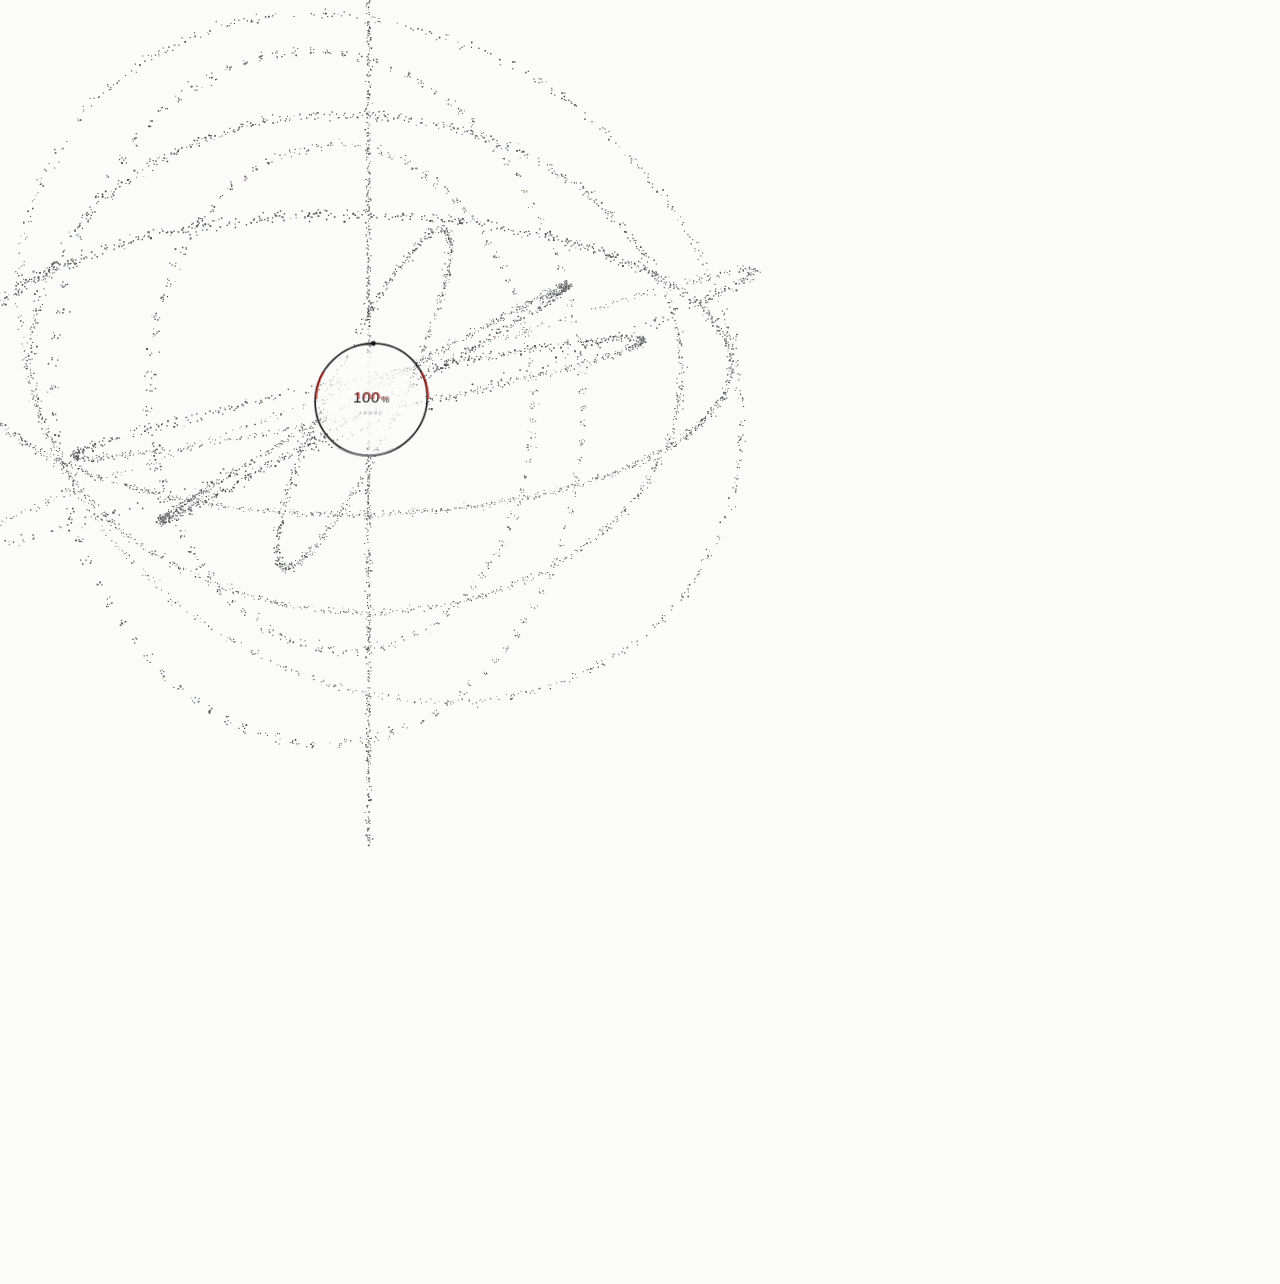
==== commit 7f133c1a: "home: スマホの読み込み待ちは粒の輪も最後まで画面の真ん中に（図の位置へ移る動きをやめ、本物の粒は図の位置に浮かび上がって入れ替わる） Co-Authored-By: Claude Opus 5 " ====
--- a/index.html
+++ b/index.html
@@ -21,7 +21,7 @@
    version.txt（キャッシュしない小さなファイル）と見比べて、古ければ最新を取り直す。
    入場の白幕が出ている間に済むので画面のちらつきにはならない。 */
 (function () {
-  var V = '20260915l'; /* ← 中身を更新したら version.txt と一緒にここも変える */
+  var V = '20260915m'; /* ← 中身を更新したら version.txt と一緒にここも変える */
   /* 取り直した直後のURLは綺麗に戻す（表示だけ。取得済みの中身はそのまま） */
   if (/[?&]v=/.test(location.search)) {
     try { history.replaceState(null, '', location.pathname); } catch (_) {}
@@ -1029,7 +1029,7 @@
     let cv, ctx, W = 1, H = 1, DPR = 1, mobile = true, fig = null, P;
     let pTarget, lastTarget, pShown, creep, finishing, finishAt, readySent, pulse, angle, boost, last, born, theta;
     let style = { font: "wide" }, stopped = false;
-    let gauge, gctx, ghost, hctx, gl, move = 0, VH = 0, shown = false, shownAt = 0;
+    let gauge, gctx, ghost, hctx, gl, VH = 0, shown = false, shownAt = 0;
     const mkCanvas = (w, h) => { if (typeof OffscreenCanvas !== "undefined") return new OffscreenCanvas(w, h); const c = document.createElement("canvas"); c.width = w; c.height = h; return c; };
     // Worker の中でも字を使えるように、フォントを自分で読み込む
     function loadFonts(list) {
@@ -1040,7 +1040,7 @@
 
     function reset() {
       pTarget = 0; lastTarget = 0; pShown = 0; creep = 0; finishing = false; finishAt = 0; readySent = false; pulse = -1;
-      angle = 0; boost = 1.1; move = 0; last = now(); born = last; theta = new Float32Array(RINGS.length + 1);
+      angle = 0; boost = 1.1; last = now(); born = last; theta = new Float32Array(RINGS.length + 1);
       gl = { next: last + 900, until: 0, frame: 0, on: false, done100: false, jx: 0, skew: 0, r: [0, 0], rx: 0, g: [0, 0], gx: 0, scramble: false };
     }
     function build() {
@@ -1083,7 +1083,6 @@
       if (finishing && pShown > .9995) pShown = 1;
       // 輪全体は速めに回り、仕上げで本物と同じ速さまで落とす
       if (finishing) boost *= Math.exp(-dt * 2.4);
-      if (finishing) move = Math.min(1, move + dt / .9); // スマホ：画面の真ん中から図の位置へ移る
       angle += (BASE + boost) * dt;
       // 楕円ごとに勝手に回り、終盤で元の向きへ戻って止まる（奥行きにも傾いているので、同じ形になるのは360度ごと）
       const run = 1 - smooth(.72, .93, pShown), pull = finishing && pShown > .99 ? 10 : 6 * clamp01((pShown - .8) / .15);
@@ -1109,7 +1108,7 @@
         gl.g = band(); gl.gx = sign() * (2 + Math.random() * 2);
         gl.scramble = Math.random() < .35;
       }
-      let settled = pulse === 1 && boost < .03 && move === 1 && t - finishAt > 900;
+      let settled = pulse === 1 && boost < .03 && t - finishAt > 900;
       for (let k = 0; k <= AXIS && settled; k++) if (Math.abs(Math.round(theta[k] / TAU) * TAU - theta[k]) > .003) settled = false;
       if (finishing && settled && !readySent) { readySent = true; port.postMessage({ type: "ready", angle, at: t }); }
     }
@@ -1129,8 +1128,8 @@
       ctx.clearRect(0, 0, W, H);
       const fw = fig ? fig.width : Math.min(W * .92, 540), figX = fig ? fig.left + fig.width / 2 : W / 2;
       const figY = fig ? fig.top + fig.height / 2 : H * .38, midY = (VH || H) / 2;
-      // スマホは読み込み中は見えている画面の真ん中に置き、仕上げで図の位置へ移ってから本物の粒に引き継ぐ
-      const mv = mobile ? e3(move) : 1, fcx = W / 2 + (figX - W / 2) * mv, fcy = midY + (figY - midY) * mv;
+      // スマホは粒の輪もゲージも最後まで見えている画面の真ん中に置く（本物の粒は図の位置に浮かび上がって入れ替わる）
+      const fcx = mobile ? W / 2 : figX, fcy = mobile ? midY : figY;
       const wpp = VIS / H, pk = pulse >= 0 && pulse < 1 ? Math.sin(pulse * Math.PI) : 0;
       const sc = (.72 * fw * wpp) / 2.43, gx = (fcx - W / 2) * wpp, gy = -(fcy - H / 2) * wpp;
       const c = Math.cos(angle), s = Math.sin(angle), A = P.A, D = P.D, L = P.L;
@@ -1161,8 +1160,7 @@
       }
       // ゲージ：図面の目盛りのような細い線と、3桁の数字
       // ゲージ：輪の真ん中に丸いゲージ。墨の線が12時から時計回りに進み、ときどきロゴと同じグリッチが走る
-      // スマホはゲージだけ最後まで画面の真ん中に置く（輪は仕上げで図の位置へ移り、本物の粒に重ねて引き継ぐ）
-      const gcx = mobile ? W / 2 : fcx, gcy = mobile ? midY : fcy;
+            const gcx = fcx, gcy = fcy;
       const R = Math.round(Math.min(56, Math.max(34, fw * .12))), dev = bw / W, a0 = ctx.globalAlpha;
       // 数字が粒に埋もれないよう、中だけ紙の色でうっすら抜く（ここはグリッチさせない）
       const halo = ctx.createRadialGradient(gcx, gcy, 0, gcx, gcy, R * 1.05);
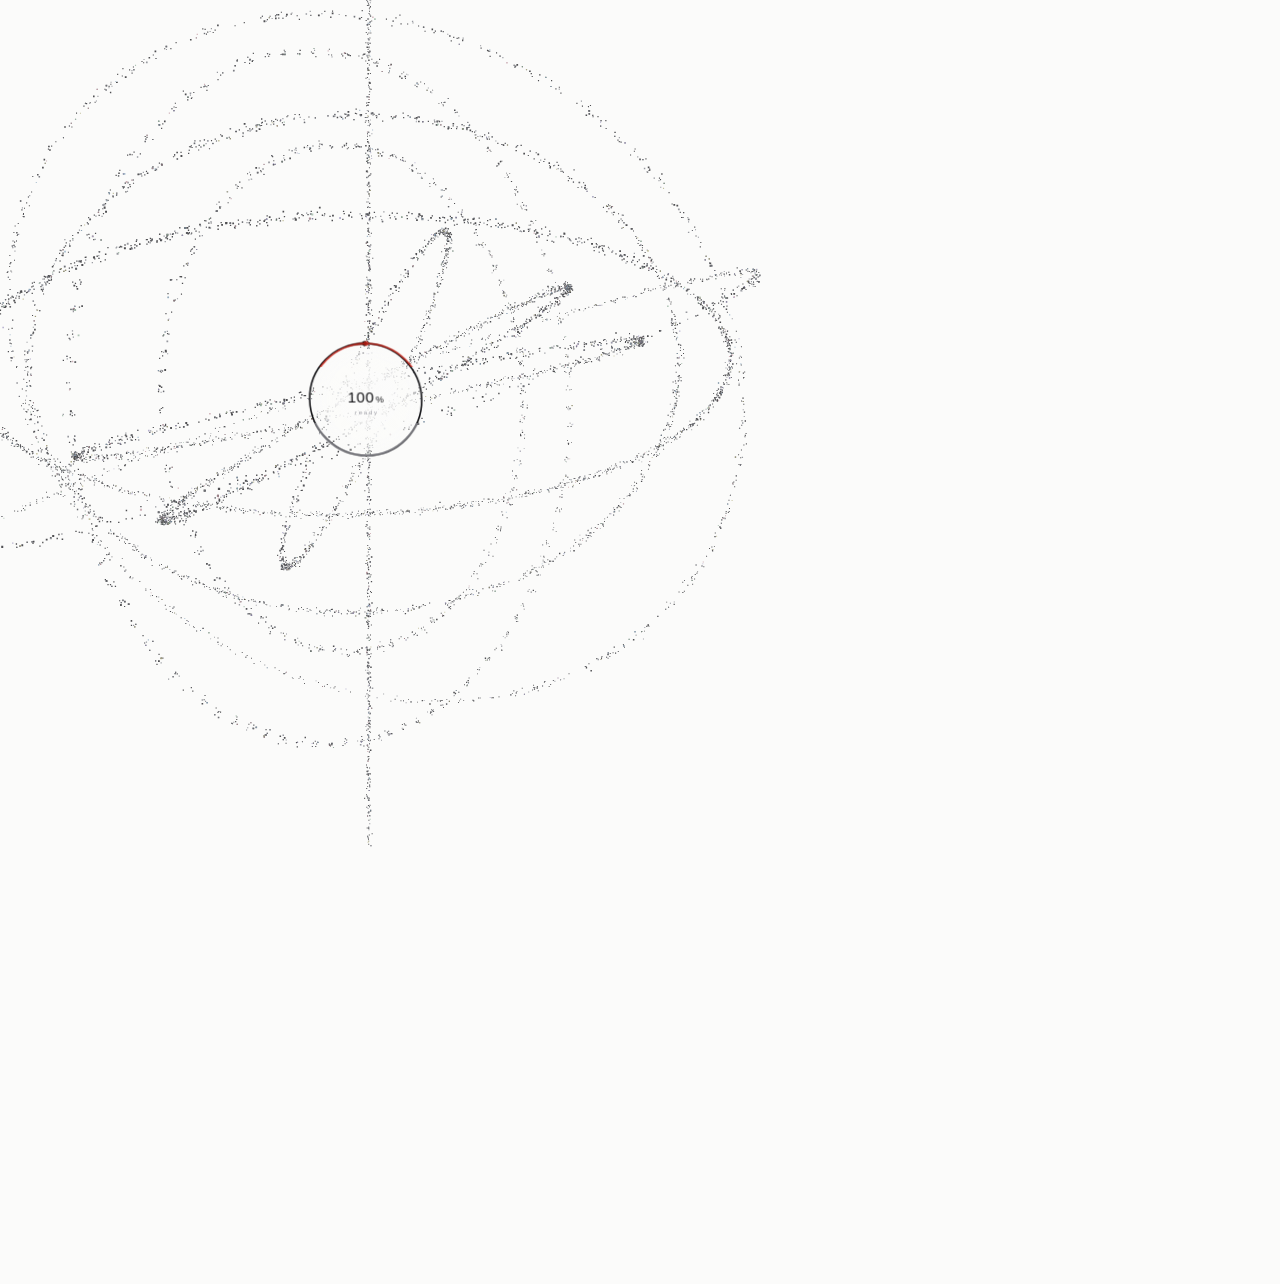
==== commit 9acd2a2d: "home: ゲージ100%のあとホームがふわっと出てくるように（待ち画面を先に消し、紙の幕を1.2秒かけて開ける・ページは幕の裏で先に描いておく） Co-Authored-By: Claude Opu" ====
--- a/index.html
+++ b/index.html
@@ -21,7 +21,7 @@
    version.txt（キャッシュしない小さなファイル）と見比べて、古ければ最新を取り直す。
    入場の白幕が出ている間に済むので画面のちらつきにはならない。 */
 (function () {
-  var V = '20260915m'; /* ← 中身を更新したら version.txt と一緒にここも変える */
+  var V = '20260915n'; /* ← 中身を更新したら version.txt と一緒にここも変える */
   /* 取り直した直後のURLは綺麗に戻す（表示だけ。取得済みの中身はそのまま） */
   if (/[?&]v=/.test(location.search)) {
     try { history.replaceState(null, '', location.pathname); } catch (_) {}
@@ -63,9 +63,11 @@
   html.w3k-wait .w3k-cover { display: block; position: fixed; left: 0; top: 0; right: 0; height: 100vh; height: 100lvh; z-index: 300; background: #fbfbfa; transition: opacity .7s ease; }
   html.w3k-wait .w3k-loader { display: block; position: fixed; left: 0; top: 0; width: 100%; height: 100vh; height: 100lvh; z-index: 301; pointer-events: none; opacity: 0; }
   html.w3k-wait.w3k-show .w3k-loader { opacity: 1; transition: opacity .2s ease; }
-  html.w3k-wait.w3k-reveal .w3k-cover, html.w3k-wait.w3k-show.w3k-reveal .w3k-loader { opacity: 0; pointer-events: none; transition: opacity .7s ease; }
-  /* 待っている間は幕の裏のページを描かない（配置は残すので図の位置は測れる）。幕が開く瞬間に戻す */
-  html.w3k-wait:not(.w3k-reveal) body > :not(.w3k-cover):not(.w3k-loader):not(.w3k-particles) { visibility: hidden; }
+  /* 100% のあと：待ち画面の輪とゲージを先に 0.6 秒で消し、紙の幕はあとから 1.2 秒かけて消す（ホームがふわっと浮かび上がる） */
+  html.w3k-wait.w3k-show.w3k-reveal .w3k-loader { opacity: 0; pointer-events: none; transition: opacity .6s ease; }
+  html.w3k-wait.w3k-reveal .w3k-cover { opacity: 0; pointer-events: none; transition: opacity 1.2s cubic-bezier(.3, .1, .3, 1) .25s; }
+  /* 待っている間は幕の裏のページを描かない（配置は残すので図の位置は測れる）。幕を開ける少し前に戻し、幕の裏で描き終えておく */
+  html.w3k-wait:not(.w3k-unhide) body > :not(.w3k-cover):not(.w3k-loader):not(.w3k-particles) { visibility: hidden; }
 </style>
 <!-- 粒の three.js は自分のサイトに置いた圧縮版。HTML と同時に取りに行かせる -->
 <link rel="modulepreload" href="assets/vendor/three/three.core.min.js">
@@ -1340,14 +1342,19 @@
   }
   function finish() {
     api.done = true;
-    root.classList.remove('w3k-wait', 'w3k-reveal', 'w3k-show');
+    root.classList.remove('w3k-wait', 'w3k-reveal', 'w3k-show', 'w3k-unhide');
     if (worker) { worker.terminate(); worker = null; } else send({ type: 'stop' });
   }
   function reveal(info) {
     if (revealing) return;
     revealing = true;
     try { if (api.onReveal) api.onReveal(info); } catch (_) {}
-    if (info.shown) { root.classList.add('w3k-reveal'); setTimeout(finish, 750); } else finish();
+    if (!info.shown) { finish(); return; }
+    // まず幕の裏でページを描かせる（一気に描き直す重さで幕の消え始めがカクつかないように）→ それから幕を開ける
+    root.classList.add('w3k-unhide');
+    requestAnimationFrame(function () {
+      setTimeout(function () { root.classList.add('w3k-reveal'); setTimeout(finish, 1600); }, 150);
+    });
   }
   function revealFromLoader(m) {
     // 輪の角度は Worker の時計の時刻つきで届くので、いまの時刻まで本物と同じ速さで進めて渡す
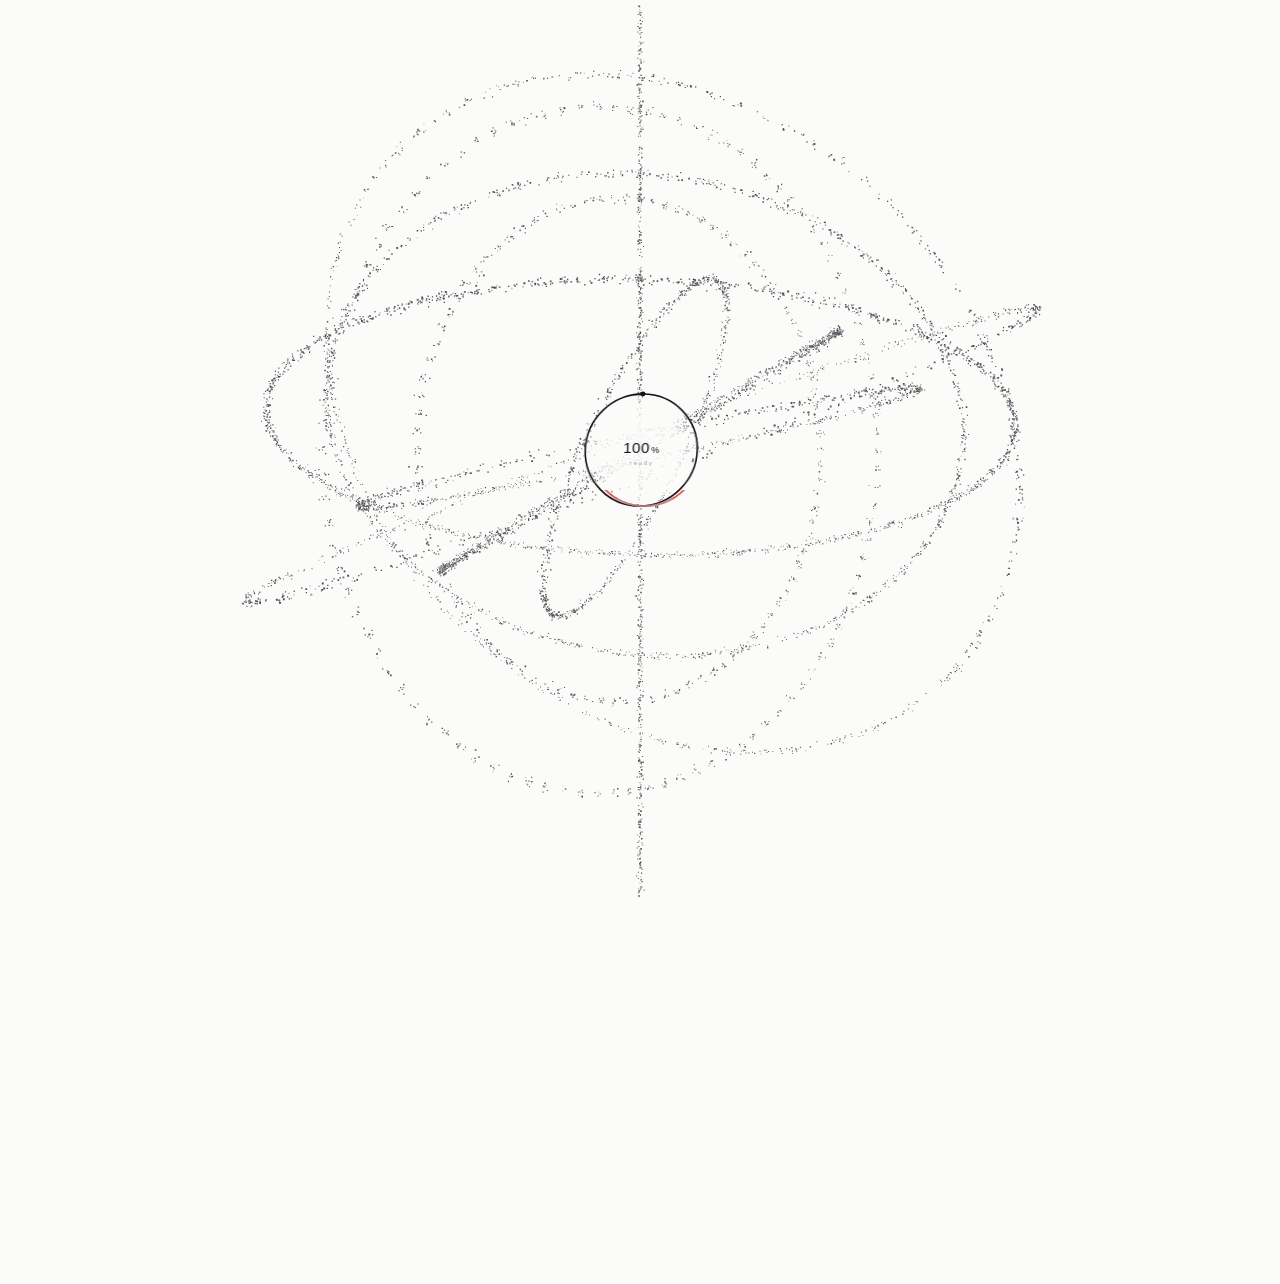
==== commit 658f2abc: "home: パソコンでも読み込み待ちの粒の輪とゲージを画面の真ん中に Co-Authored-By: Claude Opus 5 <noreply@anthropic.com> Claude-Sess" ====
--- a/index.html
+++ b/index.html
@@ -21,7 +21,7 @@
    version.txt（キャッシュしない小さなファイル）と見比べて、古ければ最新を取り直す。
    入場の白幕が出ている間に済むので画面のちらつきにはならない。 */
 (function () {
-  var V = '20260915n'; /* ← 中身を更新したら version.txt と一緒にここも変える */
+  var V = '20260915o'; /* ← 中身を更新したら version.txt と一緒にここも変える */
   /* 取り直した直後のURLは綺麗に戻す（表示だけ。取得済みの中身はそのまま） */
   if (/[?&]v=/.test(location.search)) {
     try { history.replaceState(null, '', location.pathname); } catch (_) {}
@@ -1130,8 +1130,8 @@
       ctx.clearRect(0, 0, W, H);
       const fw = fig ? fig.width : Math.min(W * .92, 540), figX = fig ? fig.left + fig.width / 2 : W / 2;
       const figY = fig ? fig.top + fig.height / 2 : H * .38, midY = (VH || H) / 2;
-      // スマホは粒の輪もゲージも最後まで見えている画面の真ん中に置く（本物の粒は図の位置に浮かび上がって入れ替わる）
-      const fcx = mobile ? W / 2 : figX, fcy = mobile ? midY : figY;
+      // スマホもパソコンも、粒の輪とゲージは最後まで見えている画面の真ん中に置く（本物の粒は図の位置に浮かび上がって入れ替わる）
+      const fcx = W / 2, fcy = midY;
       const wpp = VIS / H, pk = pulse >= 0 && pulse < 1 ? Math.sin(pulse * Math.PI) : 0;
       const sc = (.72 * fw * wpp) / 2.43, gx = (fcx - W / 2) * wpp, gy = -(fcy - H / 2) * wpp;
       const c = Math.cos(angle), s = Math.sin(angle), A = P.A, D = P.D, L = P.L;
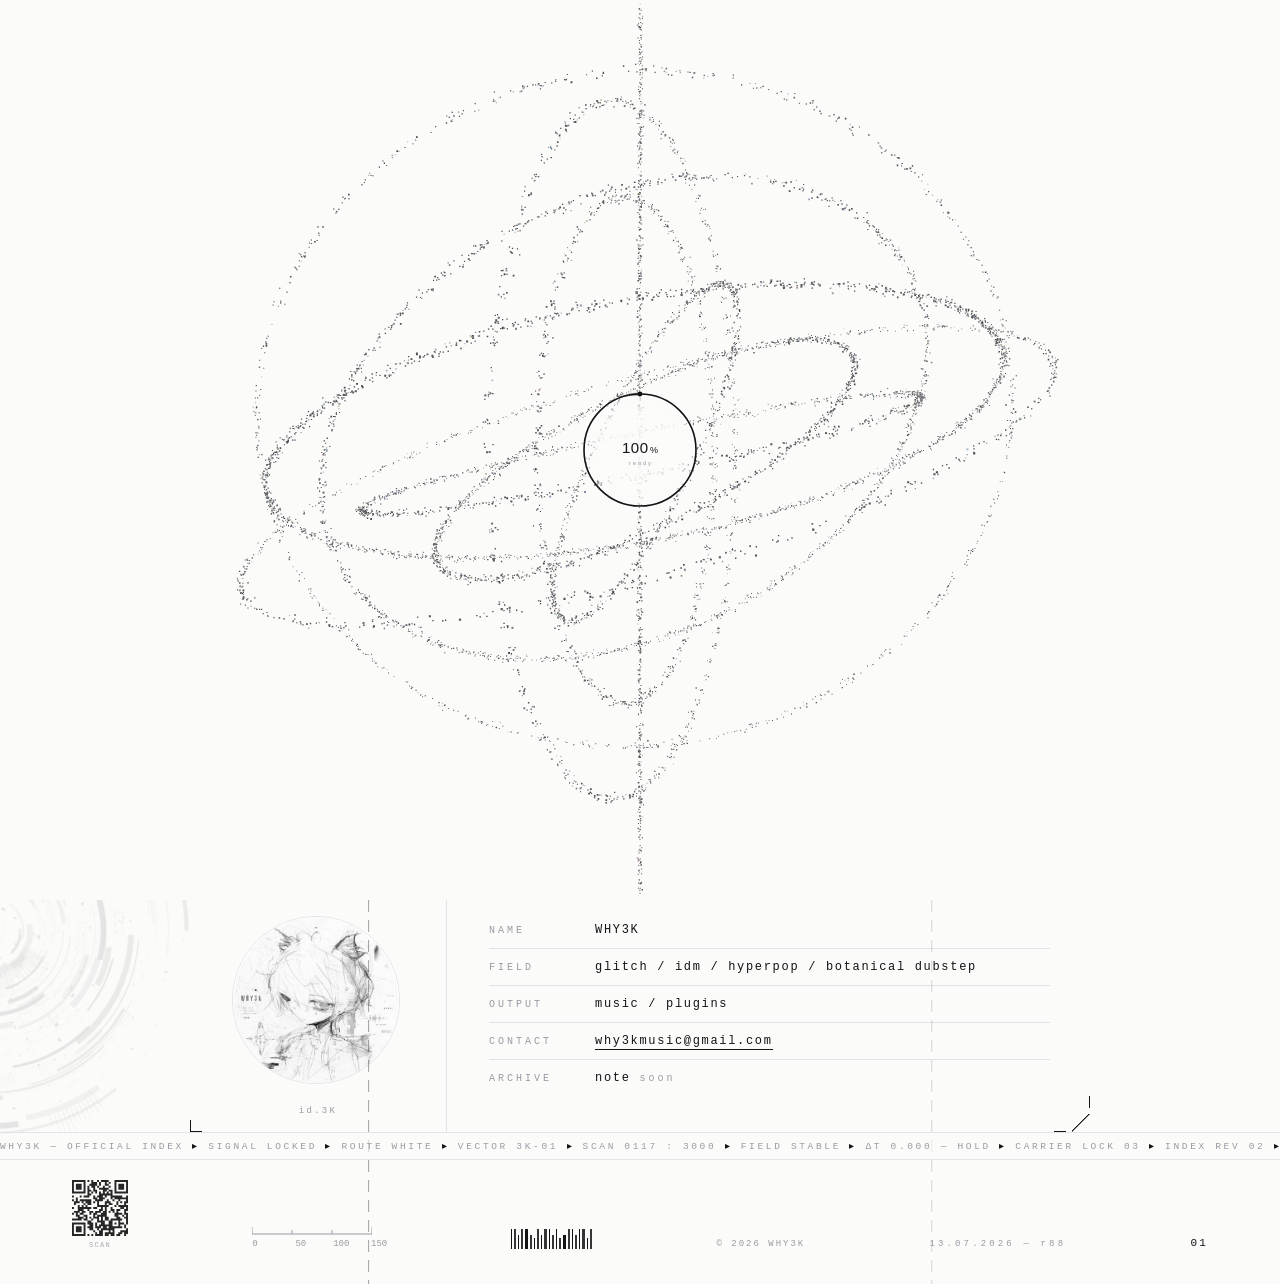
==== commit 53359d07: "home: Safariのパソコンで開いた直後だけ輪の線が回らないのを修正（待ちの間に幕の裏のページを非表示にするのをやめる） Co-Authored-By: Claude Opus 5 <norep" ====
--- a/index.html
+++ b/index.html
@@ -21,7 +21,7 @@
    version.txt（キャッシュしない小さなファイル）と見比べて、古ければ最新を取り直す。
    入場の白幕が出ている間に済むので画面のちらつきにはならない。 */
 (function () {
-  var V = '20260915o'; /* ← 中身を更新したら version.txt と一緒にここも変える */
+  var V = '20260916a'; /* ← 中身を更新したら version.txt と一緒にここも変える */
   /* 取り直した直後のURLは綺麗に戻す（表示だけ。取得済みの中身はそのまま） */
   if (/[?&]v=/.test(location.search)) {
     try { history.replaceState(null, '', location.pathname); } catch (_) {}
@@ -66,8 +66,7 @@
   /* 100% のあと：待ち画面の輪とゲージを先に 0.6 秒で消し、紙の幕はあとから 1.2 秒かけて消す（ホームがふわっと浮かび上がる） */
   html.w3k-wait.w3k-show.w3k-reveal .w3k-loader { opacity: 0; pointer-events: none; transition: opacity .6s ease; }
   html.w3k-wait.w3k-reveal .w3k-cover { opacity: 0; pointer-events: none; transition: opacity 1.2s cubic-bezier(.3, .1, .3, 1) .25s; }
-  /* 待っている間は幕の裏のページを描かない（配置は残すので図の位置は測れる）。幕を開ける少し前に戻し、幕の裏で描き終えておく */
-  html.w3k-wait:not(.w3k-unhide) body > :not(.w3k-cover):not(.w3k-loader):not(.w3k-particles) { visibility: hidden; }
+  /* 待ちの間も幕の裏のページは非表示にしない：Safari は非表示の間に始まったCSSの回転（輪の線）を、表示に戻しても止まったまま描く（PCで開いた直後だけ回らなかった） */
 </style>
 <!-- 粒の three.js は自分のサイトに置いた圧縮版。HTML と同時に取りに行かせる -->
 <link rel="modulepreload" href="assets/vendor/three/three.core.min.js">
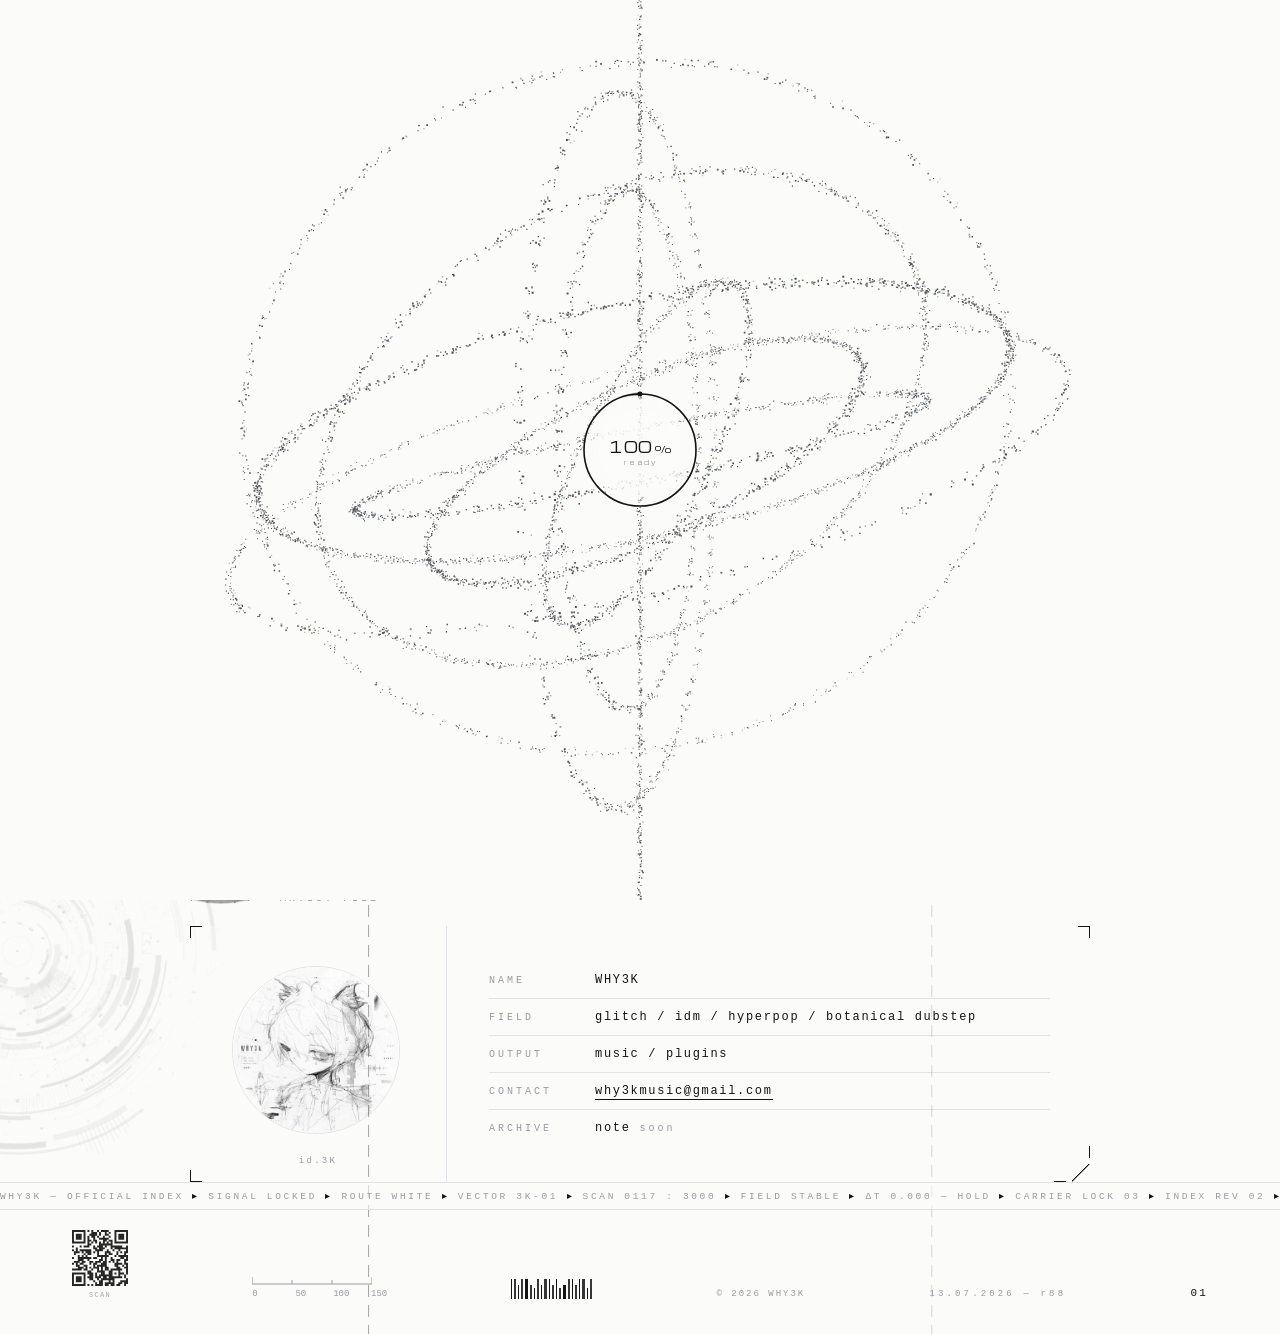
==== commit 81315ab0: "home: 索引に「12 音楽タイピング」を SOON で追加（公開したら href と印を差し替える）／画面の縦が低いと最後の行が切れるので、行の下限を画面の高さに合わせて縮むようにした（版 202" ====
--- a/index.html
+++ b/index.html
@@ -21,7 +21,7 @@
    version.txt（キャッシュしない小さなファイル）と見比べて、古ければ最新を取り直す。
    入場の白幕が出ている間に済むので画面のちらつきにはならない。 */
 (function () {
-  var V = '20260916a'; /* ← 中身を更新したら version.txt と一緒にここも変える */
+  var V = '20260916b'; /* ← 中身を更新したら version.txt と一緒にここも変える */
   /* 取り直した直後のURLは綺麗に戻す（表示だけ。取得済みの中身はそのまま） */
   if (/[?&]v=/.test(location.search)) {
     try { history.replaceState(null, '', location.pathname); } catch (_) {}
@@ -821,7 +821,7 @@
       border: 1px solid var(--line);
     }
     .links::before {
-      content: "contents — 11 entries"; /* 索引の行数を手で書いている。行を足したらここも数え直す */
+      content: "contents — 12 entries"; /* 索引の行数を手で書いている。行を足したらここも数え直す */
       display: block;
       flex: 0 0 auto;              /* 見出しは縮めない */
       font-family: var(--mono);
@@ -831,8 +831,11 @@
     }
     /* 高さは固定でなく、パネルの高さに合わせて各行が伸縮（項目が増えても全部が
        1画面に収まる／広い画面では下の max-height までで止まり従来の見た目を保つ） */
-    .link { height: auto; flex: 1 1 0; min-height: 50px; max-height: 74px; font-size: 17.5px; }
-    .link.primary { height: auto; flex: 1 1 0; min-height: 50px; max-height: 74px; font-size: 19px; }
+    /* 1行の下限。ふつうは 50px だが、画面の縦が低いと（1366×768 など）12行が入りきらず
+       最後の行が切れるので、入る高さまで自動で縮める。220px は見出し・余白・上下の余りぶん、
+       12 は索引の行数（行を足したらここも数え直す） */
+    .link { height: auto; flex: 1 1 0; min-height: min(50px, calc((100dvh - 220px) / 12)); max-height: 74px; font-size: 17.5px; }
+    .link.primary { height: auto; flex: 1 1 0; min-height: min(50px, calc((100dvh - 220px) / 12)); max-height: 74px; font-size: 19px; }
 
     .ticker {
       display: block;
@@ -1851,6 +1854,10 @@
 
     <!-- RoomTone（部屋の音を測る自作アプリ・Cloudflare Pages で公開中） -->
     <a class="link primary" href="https://room-db-tk.pages.dev/"><span class="idx">11</span> RoomTone <span class="lead"></span><span class="mk">→</span></a>
+
+    <!-- 音楽タイピング（自作ゲーム・問題文の審査が終わったら Cloudflare Pages に公開して
+         href を差し替え、class を "link primary" に、SOON を → に変える） -->
+    <a class="link soon" href="#" aria-disabled="true"><span class="idx">12</span> 音楽タイピング <span class="lead"></span><span class="mk">SOON</span></a>
   </nav>
 </main>
 
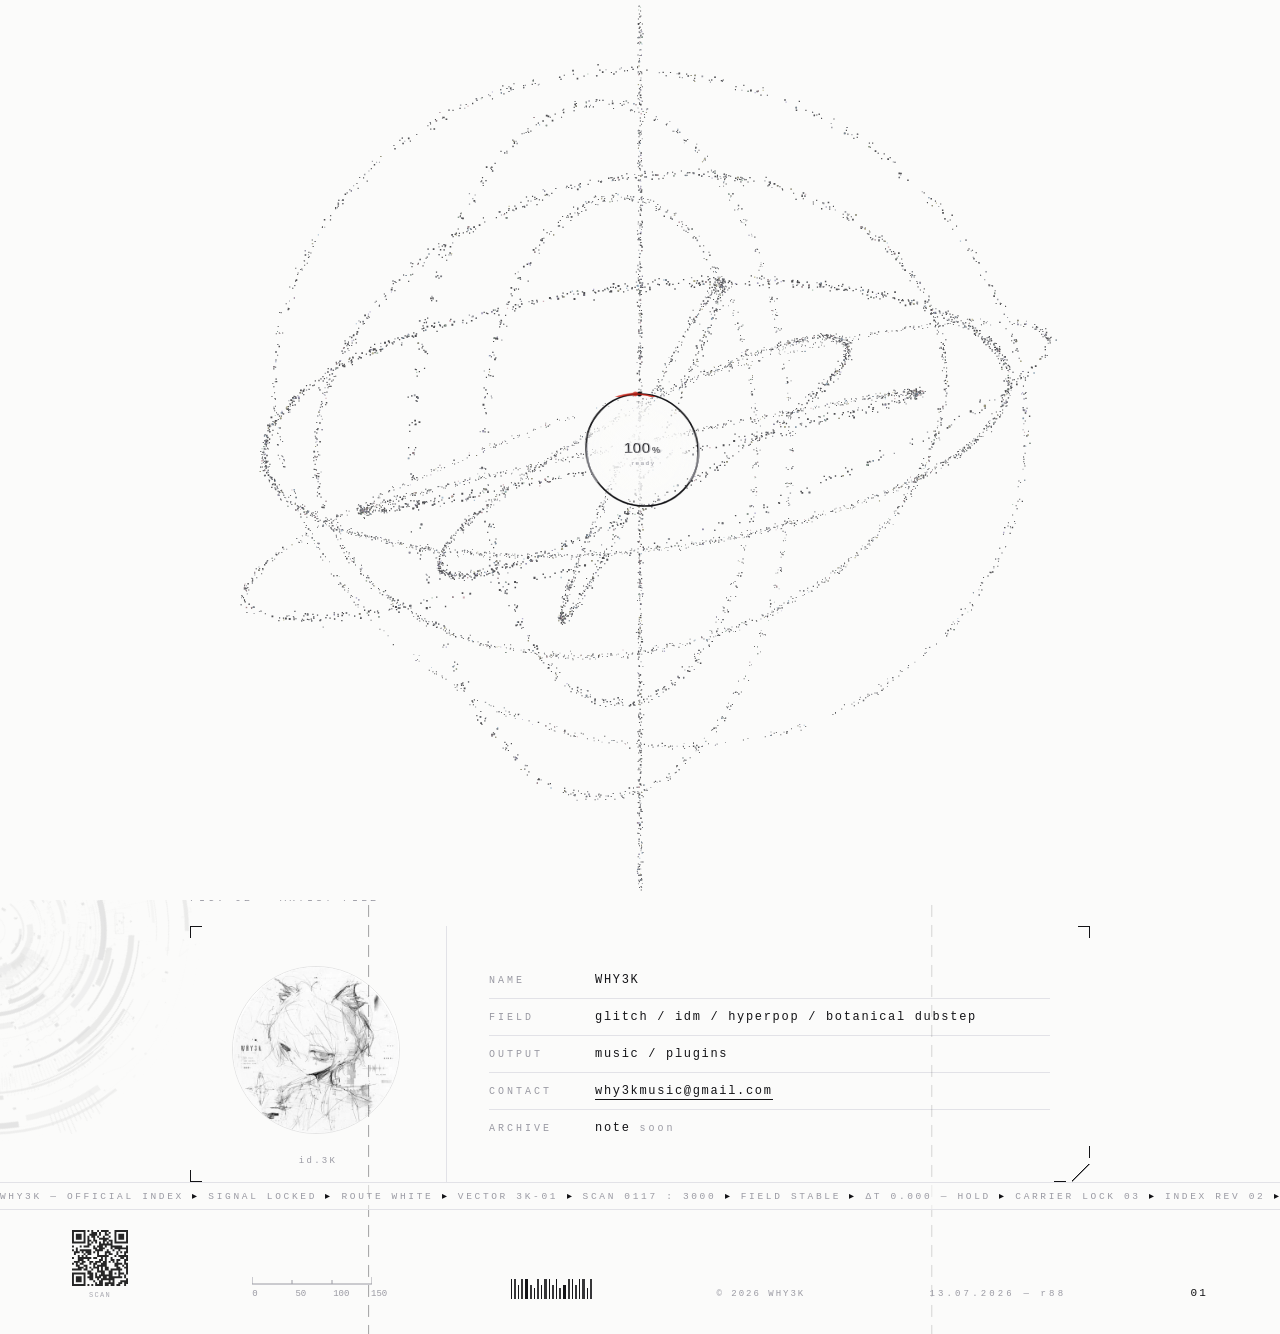
==== commit c199d0b4: "home: 索引12「音楽タイピング」を公開（審査を通った352問だけ入れた版）／11 RoomTone に「デシベル測定」を小さく添えた（版 20260916c） Co-Authored-By: C" ====
--- a/index.html
+++ b/index.html
@@ -21,7 +21,7 @@
    version.txt（キャッシュしない小さなファイル）と見比べて、古ければ最新を取り直す。
    入場の白幕が出ている間に済むので画面のちらつきにはならない。 */
 (function () {
-  var V = '20260916b'; /* ← 中身を更新したら version.txt と一緒にここも変える */
+  var V = '20260916c'; /* ← 中身を更新したら version.txt と一緒にここも変える */
   /* 取り直した直後のURLは綺麗に戻す（表示だけ。取得済みの中身はそのまま） */
   if (/[?&]v=/.test(location.search)) {
     try { history.replaceState(null, '', location.pathname); } catch (_) {}
@@ -435,6 +435,12 @@
   }
   .link:last-of-type { border-bottom: 1px solid var(--line); }
   .link .idx { font-family: var(--mono); font-size: 10px; font-weight: 400; color: var(--ink-soft); width: 2.2em; }
+  /* 名前だけでは何のものか分からない項目に、小さく添える一言 */
+  .link .sub {
+    font-family: var(--mono); font-size: 9.5px; font-weight: 400;
+    letter-spacing: .12em; color: var(--ink-soft);
+    margin-left: -9px; white-space: nowrap;
+  }
   .link .lead { flex: 1; border-top: 1px dotted var(--faint); margin-top: 2px; }
   .link .mk {
     font-family: var(--mono); font-size: 11px; color: var(--ink-soft); letter-spacing: .1em;
@@ -1853,11 +1859,11 @@
     <a class="link primary" href="/tools/"><span class="idx">10</span> ABLETON → FL <span class="lead"></span><span class="mk">→</span></a>
 
     <!-- RoomTone（部屋の音を測る自作アプリ・Cloudflare Pages で公開中） -->
-    <a class="link primary" href="https://room-db-tk.pages.dev/"><span class="idx">11</span> RoomTone <span class="lead"></span><span class="mk">→</span></a>
-
-    <!-- 音楽タイピング（自作ゲーム・問題文の審査が終わったら Cloudflare Pages に公開して
-         href を差し替え、class を "link primary" に、SOON を → に変える） -->
-    <a class="link soon" href="#" aria-disabled="true"><span class="idx">12</span> 音楽タイピング <span class="lead"></span><span class="mk">SOON</span></a>
+    <a class="link primary" href="https://room-db-tk.pages.dev/"><span class="idx">11</span> RoomTone <span class="sub">デシベル測定</span><span class="lead"></span><span class="mk">→</span></a>
+
+    <!-- 音楽タイピング（自作ゲーム・審査を通った問題だけを入れた版を Cloudflare Pages で公開中。
+         審査が進んだら 公開する.command を走らせれば中身が入れ替わる） -->
+    <a class="link primary" href="https://music-typing-tk.pages.dev/"><span class="idx">12</span> 音楽タイピング <span class="lead"></span><span class="mk">→</span></a>
   </nav>
 </main>
 
@@ -2159,8 +2165,8 @@
       window.location.href = href;
     }, tGo);
   }
-  /* 出発の演出を付けるリンク。RoomTone（外のサイト）も索引の仲間なので同じ演出にそろえる */
-  document.querySelectorAll('a[href^="https://why3k.github.io/why3k-plugins"], a[href^="/themes/"], a[href^="/tools/"], a[href^="https://room-db-tk.pages.dev"]').forEach(function (a) {
+  /* 出発の演出を付けるリンク。RoomTone・音楽タイピング（外のサイト）も索引の仲間なので同じ演出にそろえる */
+  document.querySelectorAll('a[href^="https://why3k.github.io/why3k-plugins"], a[href^="/themes/"], a[href^="/tools/"], a[href^="https://room-db-tk.pages.dev"], a[href^="https://music-typing-tk.pages.dev"]').forEach(function (a) {
     a.addEventListener('click', function (e) {
       if (reduce) return;
       if (e.metaKey || e.ctrlKey || e.shiftKey) return;
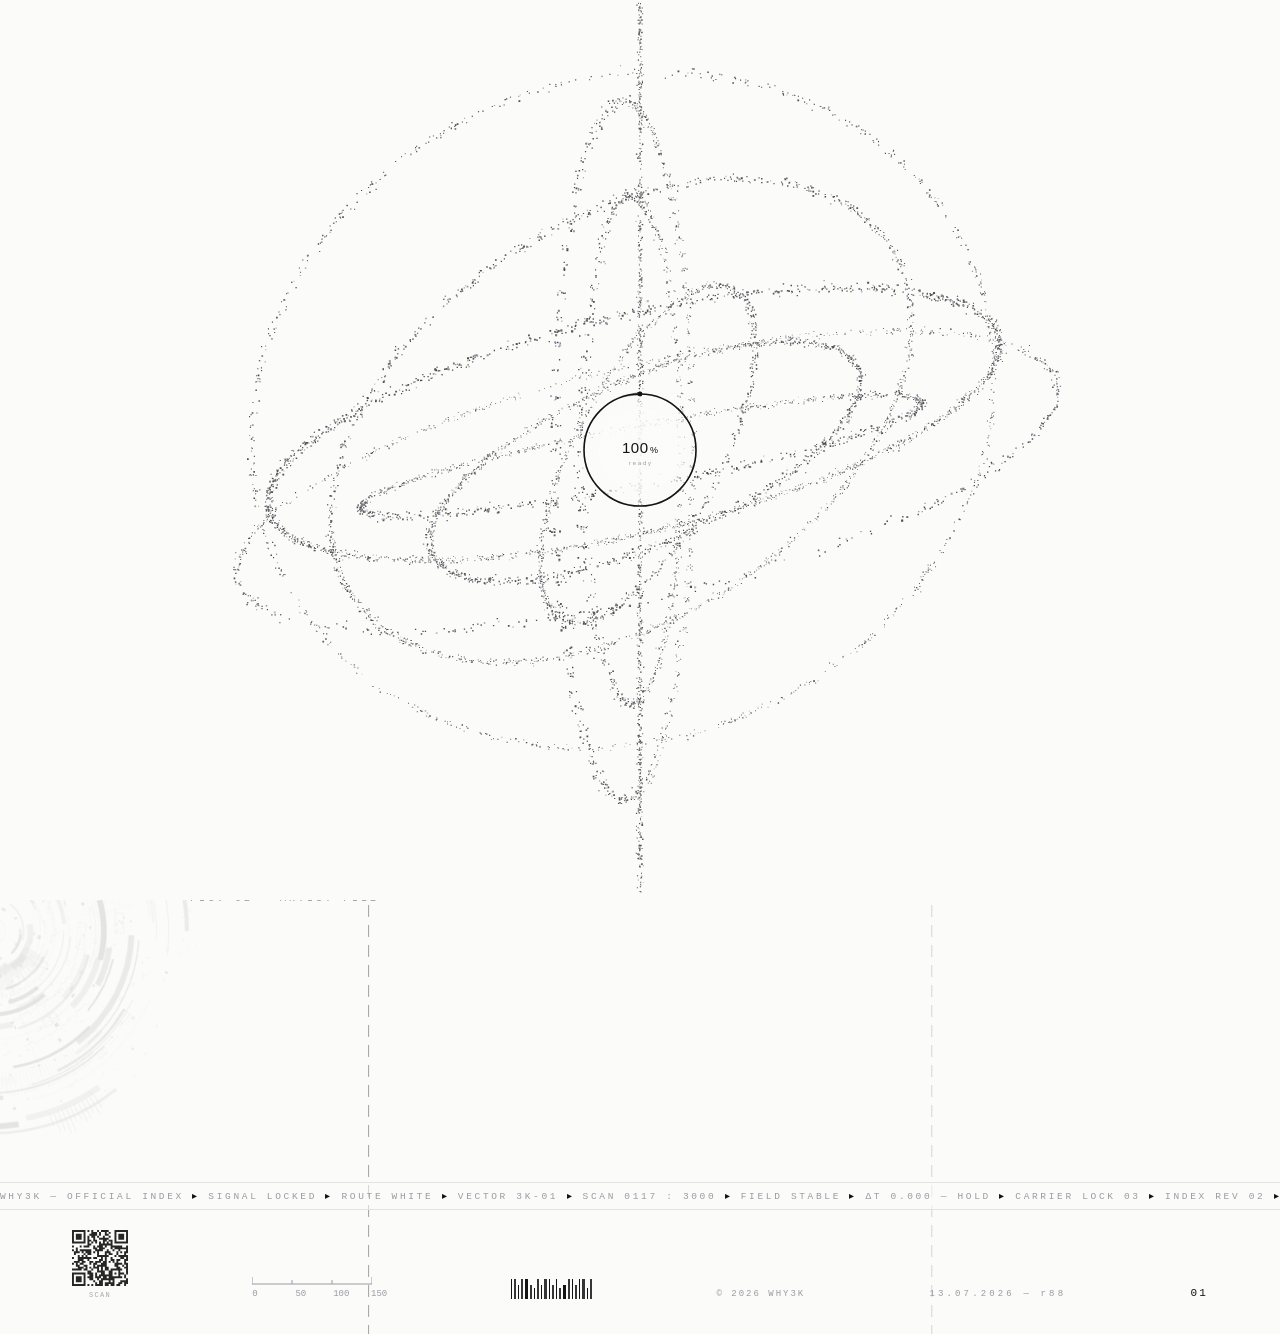
==== commit 7d4e1bc8: "home: 索引の一番下の行が右下の LIGHT/GLOW ボタンと重ならないように、画面の縦が低いときは行の下限をボタンのぶんまで詰める（版 20260916d） Co-Authored-By: C" ====
--- a/index.html
+++ b/index.html
@@ -21,7 +21,7 @@
    version.txt（キャッシュしない小さなファイル）と見比べて、古ければ最新を取り直す。
    入場の白幕が出ている間に済むので画面のちらつきにはならない。 */
 (function () {
-  var V = '20260916c'; /* ← 中身を更新したら version.txt と一緒にここも変える */
+  var V = '20260916d'; /* ← 中身を更新したら version.txt と一緒にここも変える */
   /* 取り直した直後のURLは綺麗に戻す（表示だけ。取得済みの中身はそのまま） */
   if (/[?&]v=/.test(location.search)) {
     try { history.replaceState(null, '', location.pathname); } catch (_) {}
@@ -838,10 +838,12 @@
     /* 高さは固定でなく、パネルの高さに合わせて各行が伸縮（項目が増えても全部が
        1画面に収まる／広い画面では下の max-height までで止まり従来の見た目を保つ） */
     /* 1行の下限。ふつうは 50px だが、画面の縦が低いと（1366×768 など）12行が入りきらず
-       最後の行が切れるので、入る高さまで自動で縮める。220px は見出し・余白・上下の余りぶん、
-       12 は索引の行数（行を足したらここも数え直す） */
-    .link { height: auto; flex: 1 1 0; min-height: min(50px, calc((100dvh - 220px) / 12)); max-height: 74px; font-size: 17.5px; }
-    .link.primary { height: auto; flex: 1 1 0; min-height: min(50px, calc((100dvh - 220px) / 12)); max-height: 74px; font-size: 19px; }
+       最後の行が切れるので、入る高さまで自動で縮める。
+       275px の内訳＝パネルの上端 96px ＋ 見出しと余白 59px ＋ 右下の LIGHT/GLOW ボタンの
+       ぶん 112px ＋ すき間 8px。12 は索引の行数（行を足したらここも数え直す）。
+       これで一番下の行がボタンと重ならない */
+    .link { height: auto; flex: 1 1 0; min-height: min(50px, calc((100dvh - 275px) / 12)); max-height: 74px; font-size: 17.5px; }
+    .link.primary { height: auto; flex: 1 1 0; min-height: min(50px, calc((100dvh - 275px) / 12)); max-height: 74px; font-size: 19px; }
 
     .ticker {
       display: block;
